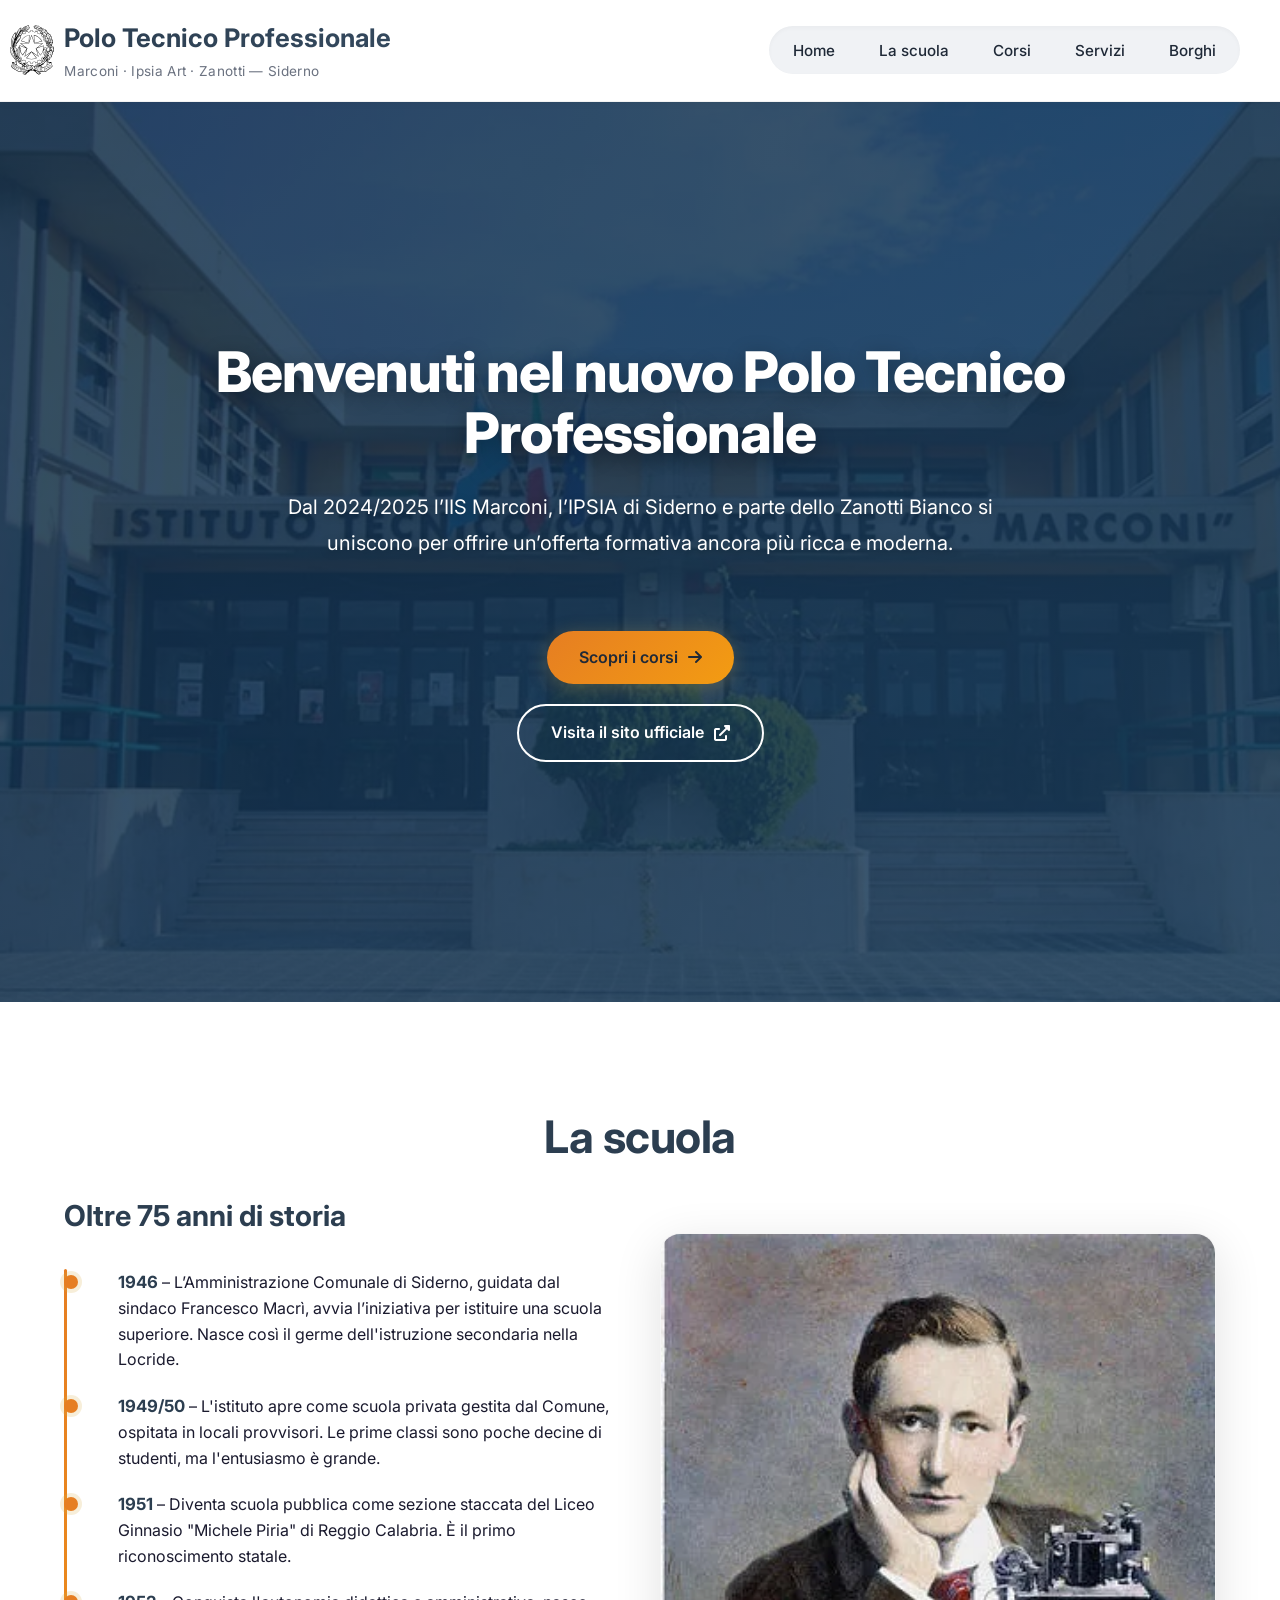
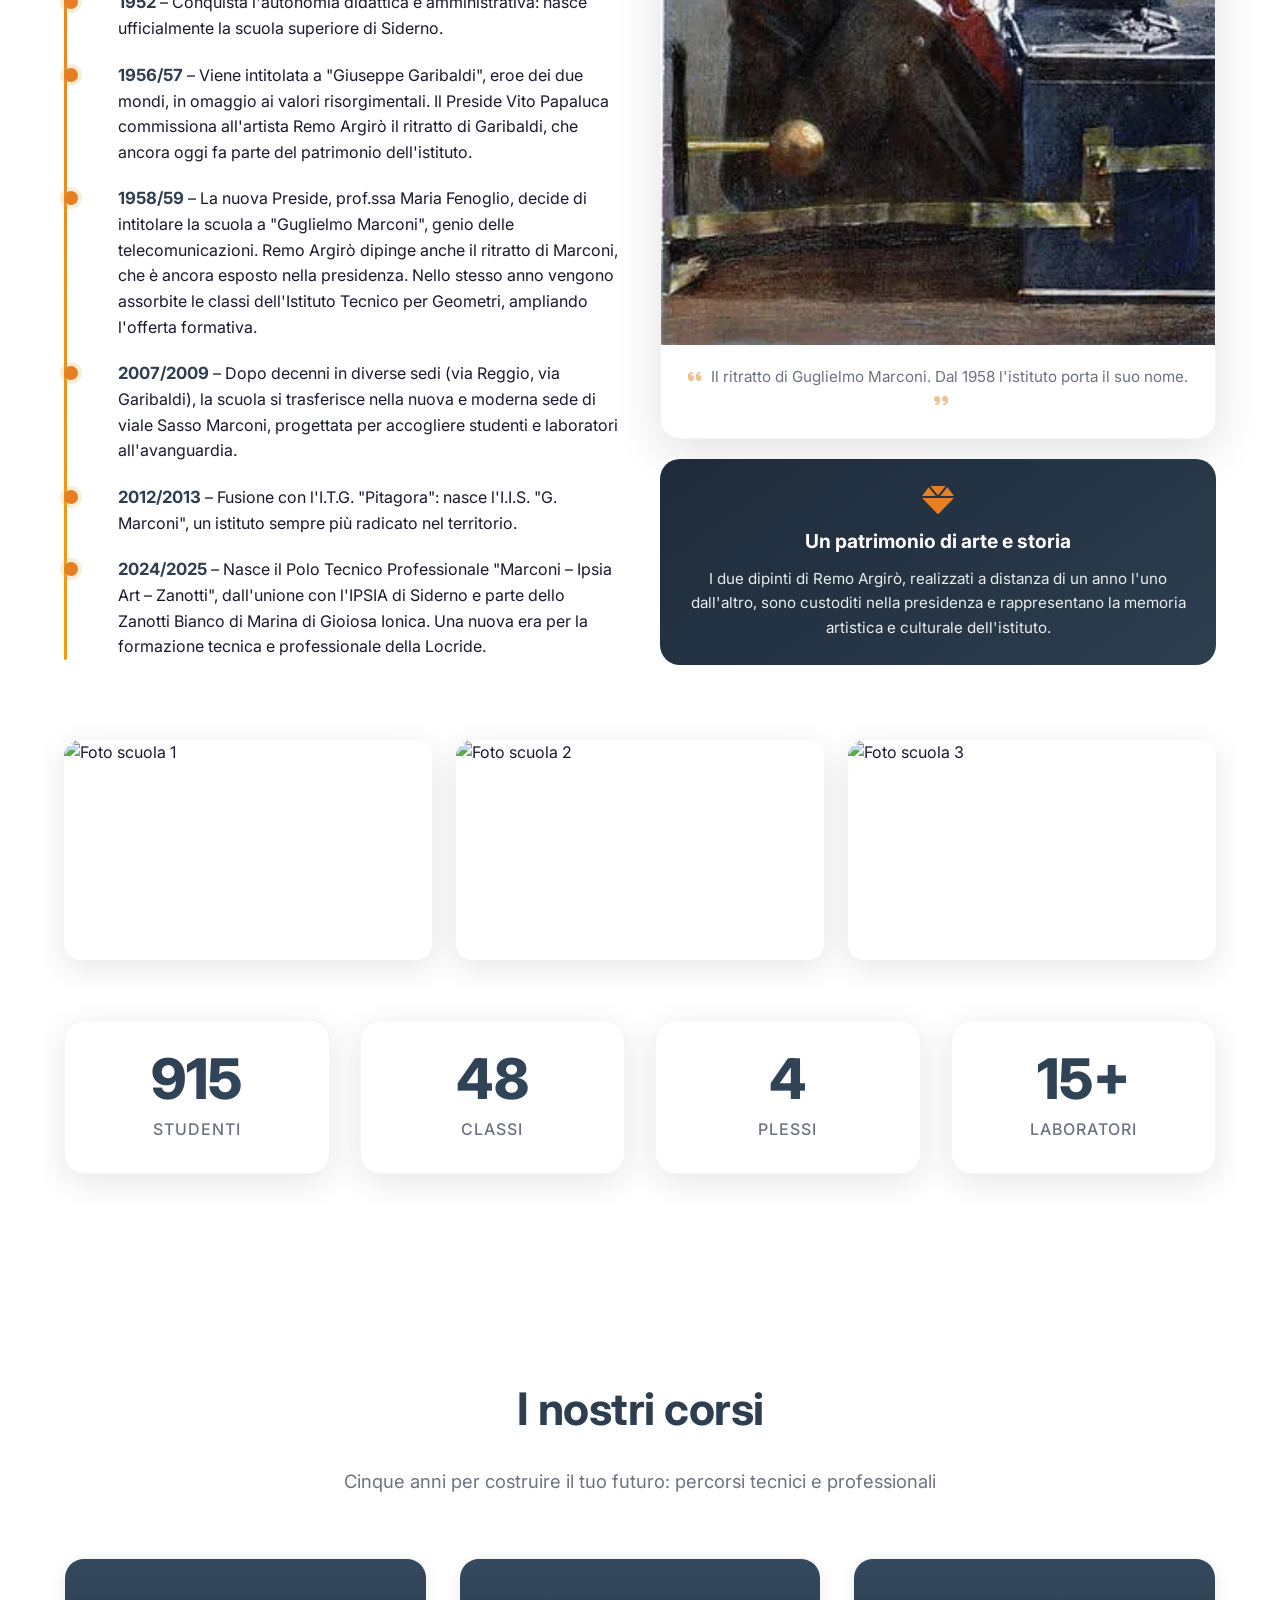
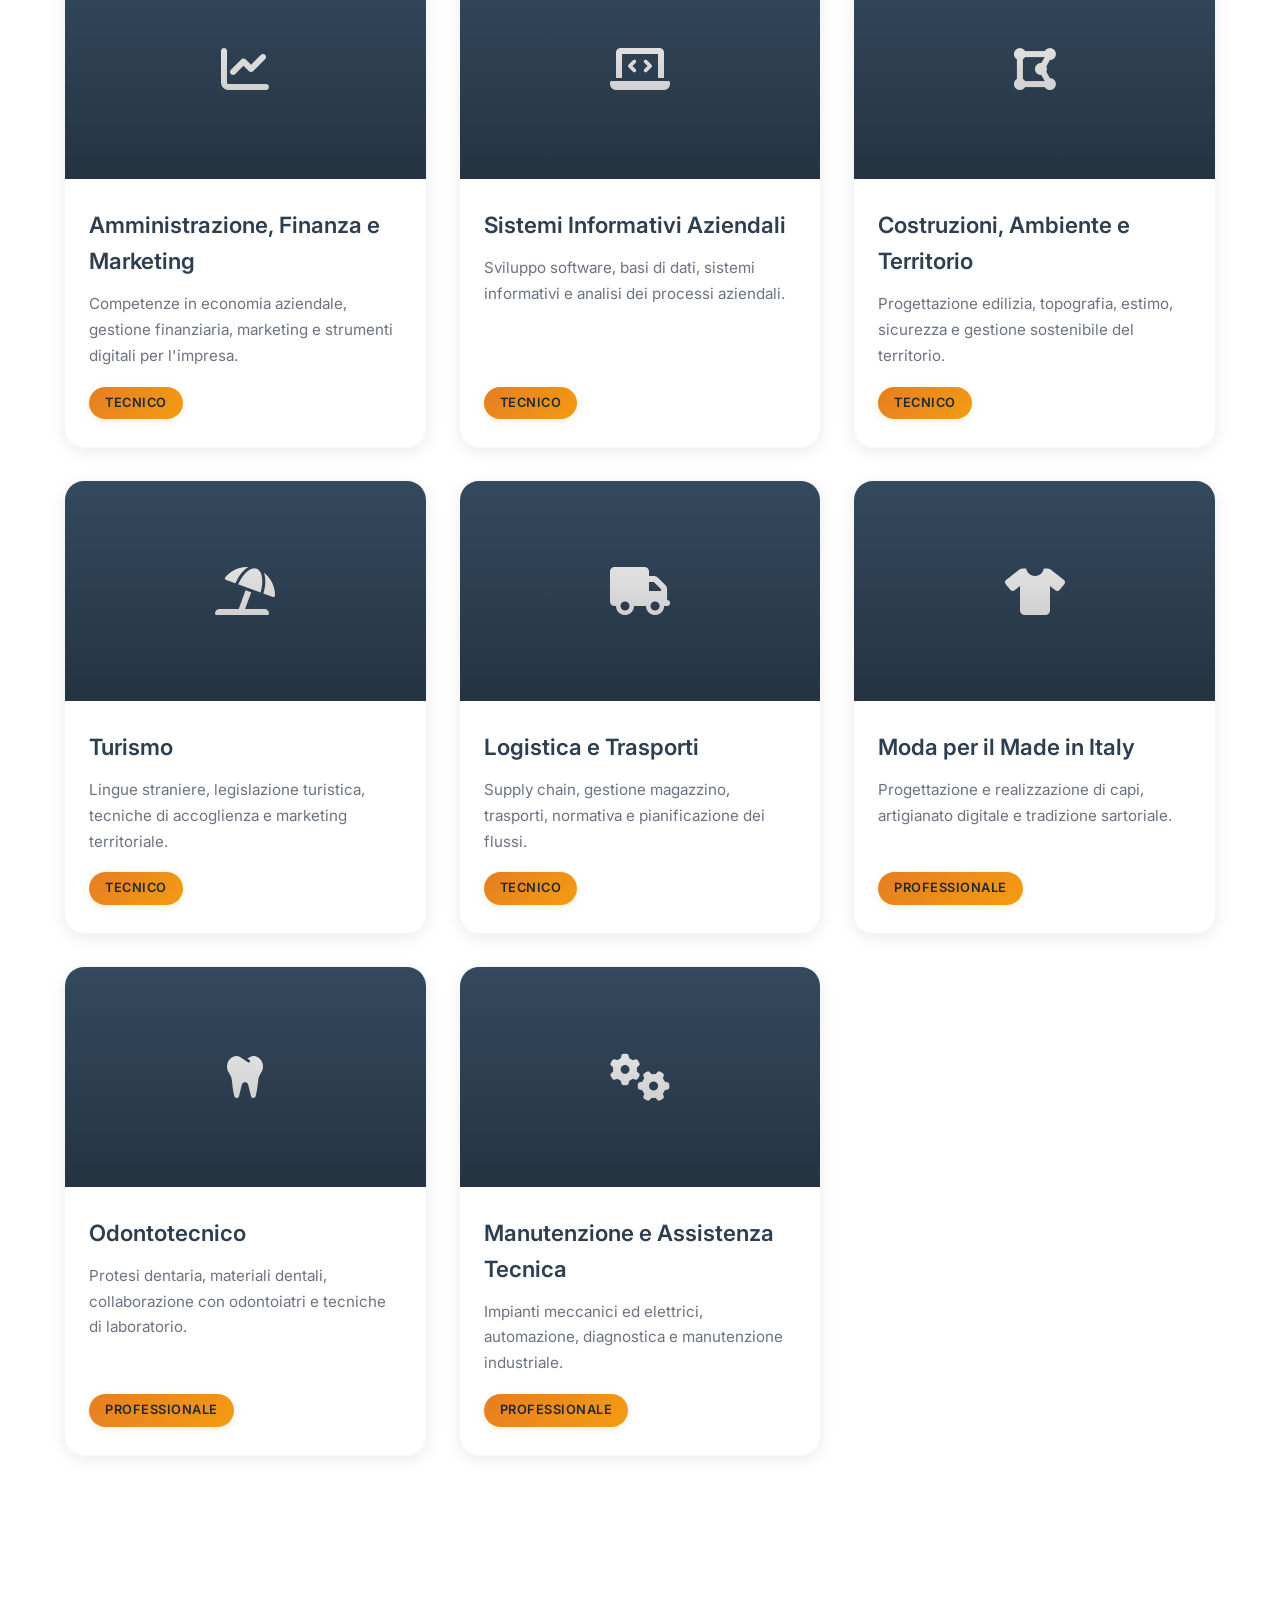
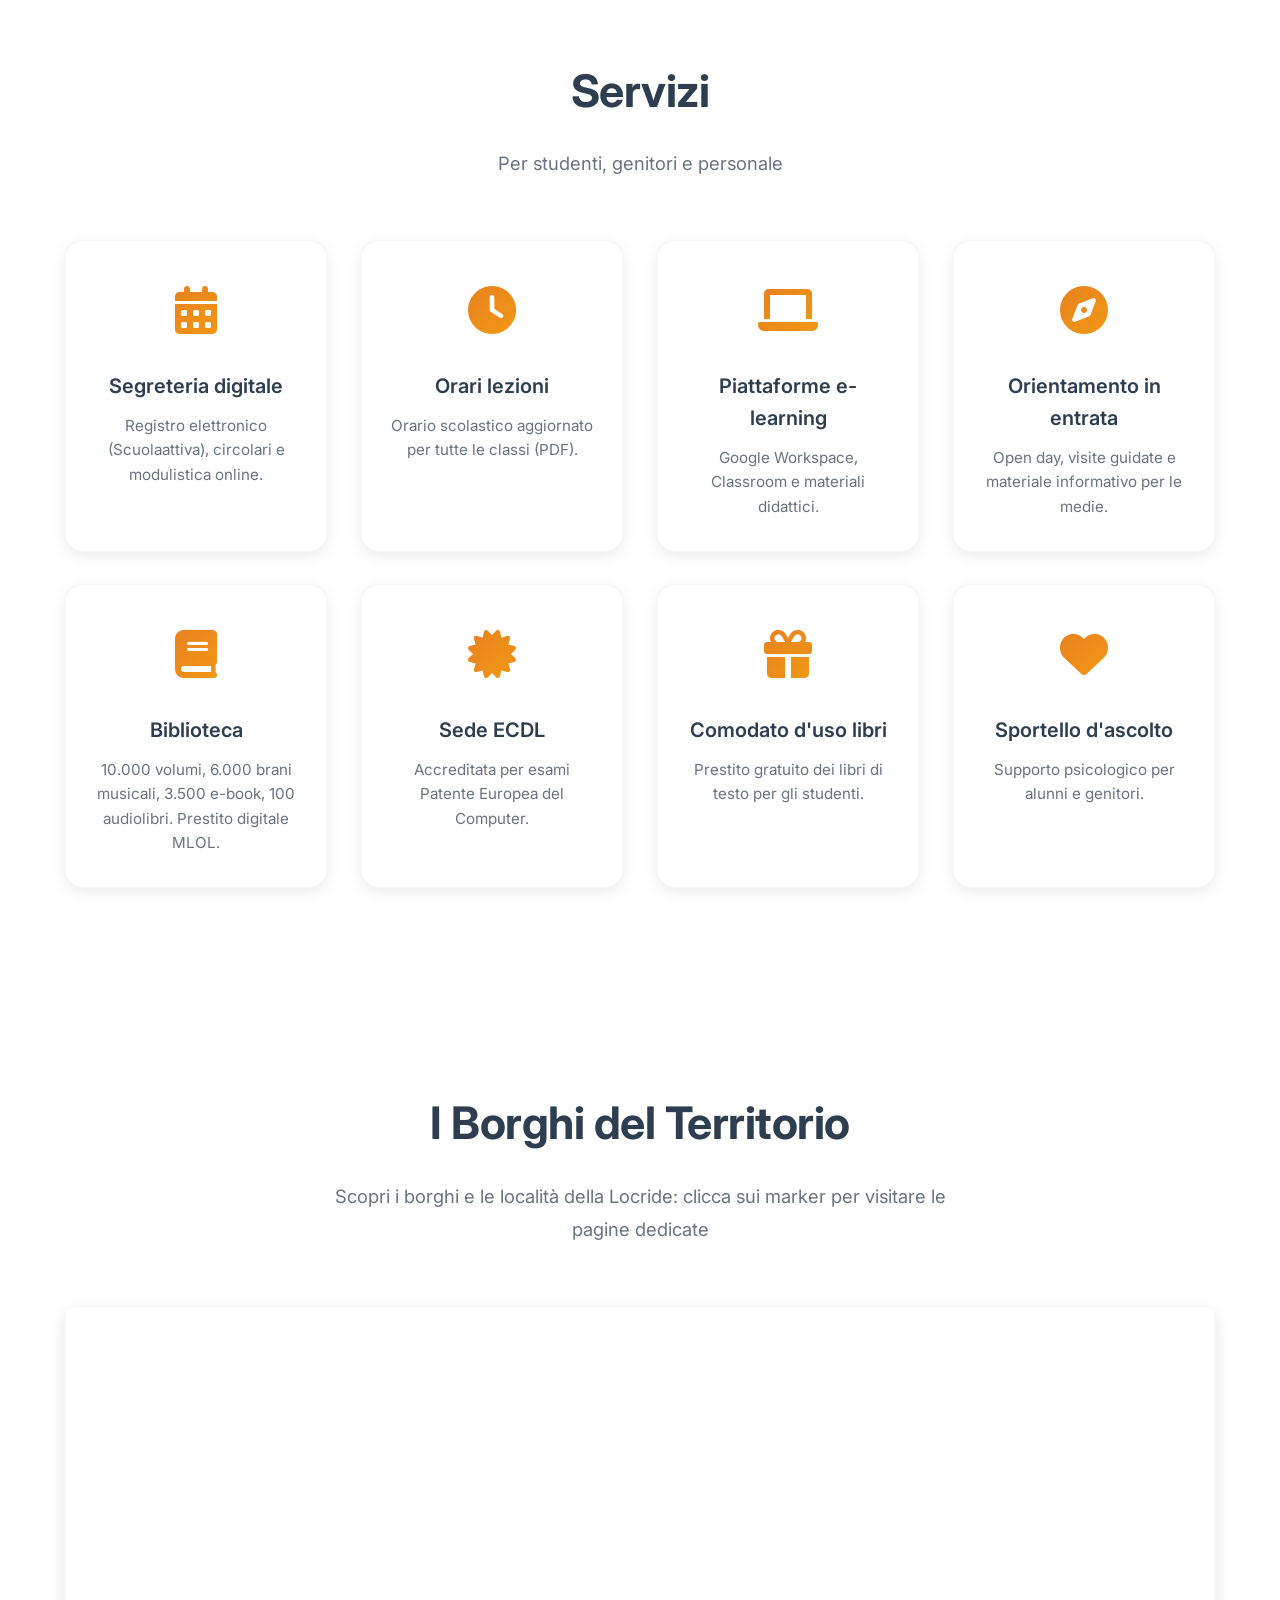
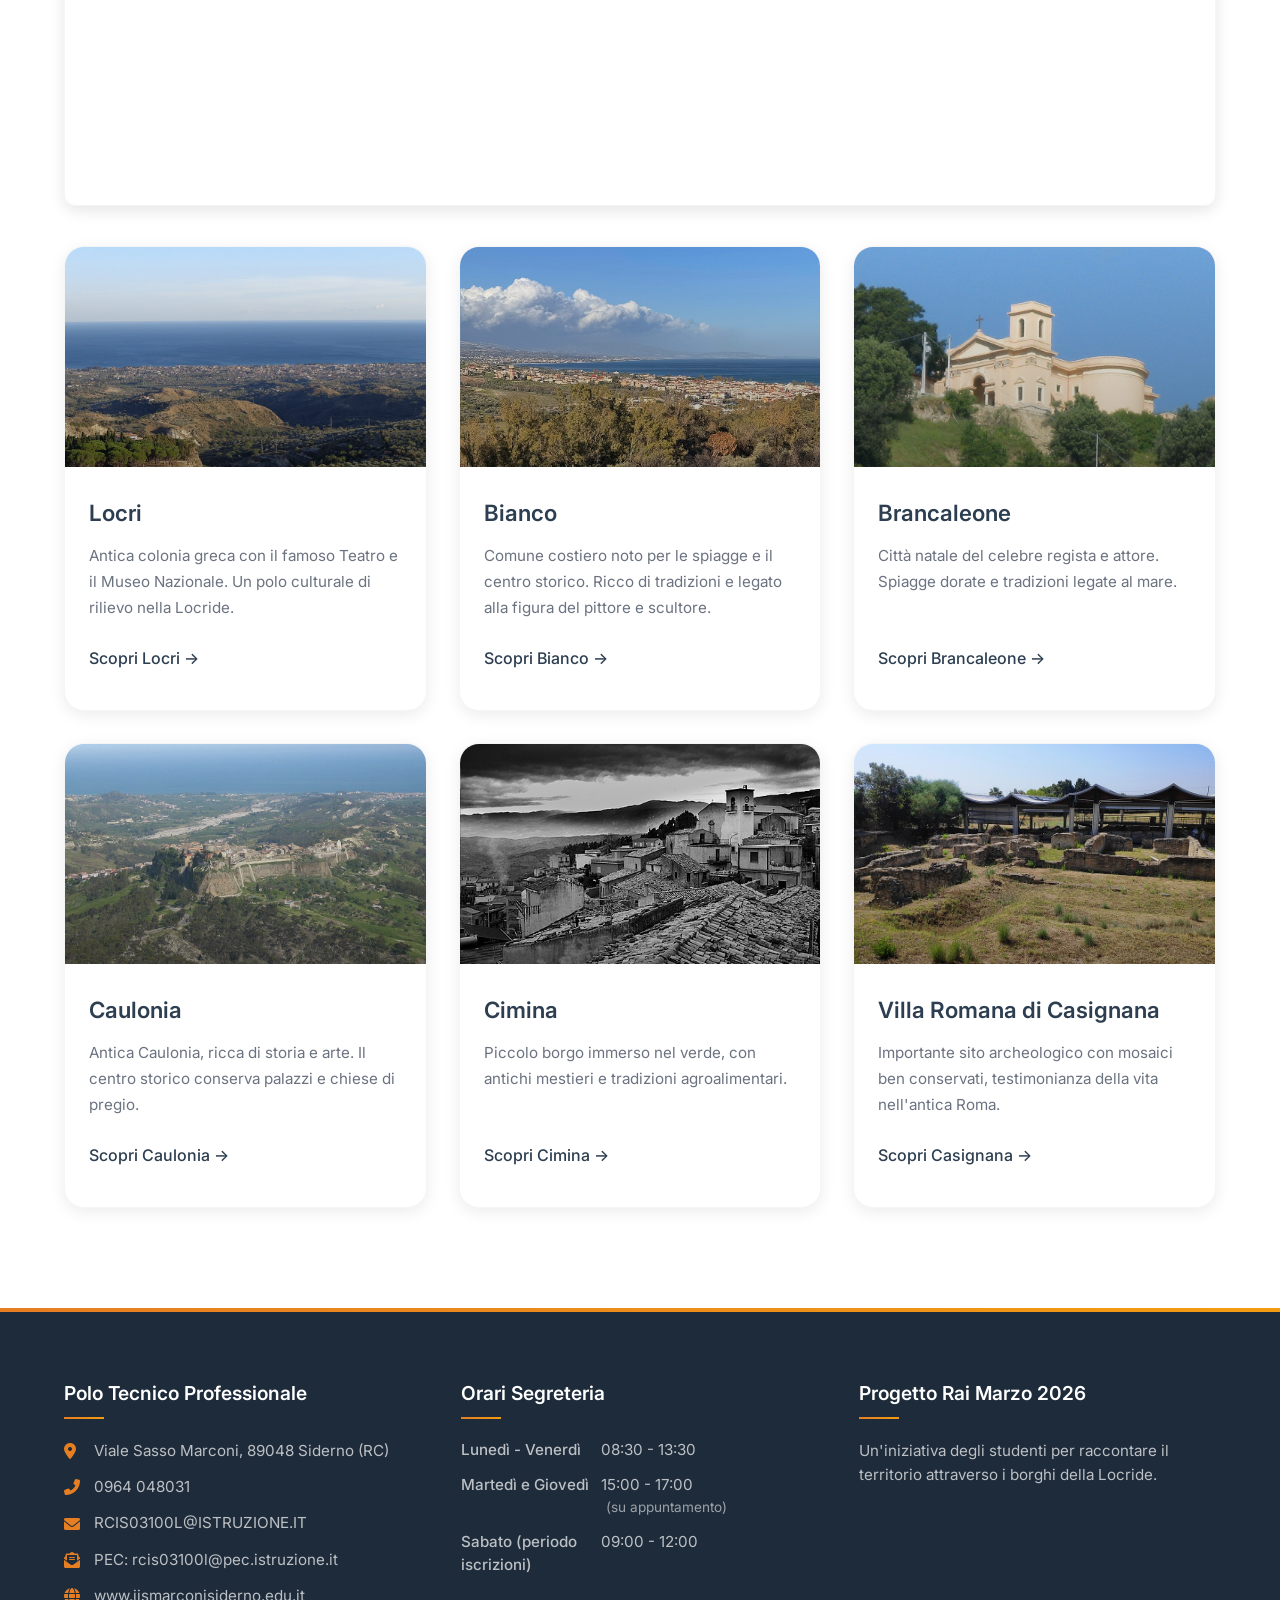
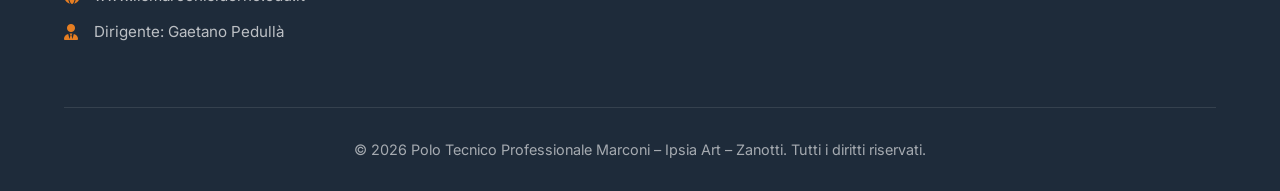
==== index.html @ 1ca800da "Riorganizzazione Cartelle per Deploy GitHub Pages" ====
<!doctype html>
<html lang="it">

<head>
  <meta charset="UTF-8" />
  <meta name="viewport" content="width=device-width, initial-scale=1.0" />
  <title>Polo Tecnico Professionale Marconi - Ipsia Art - Zanotti</title>
  <link rel="icon" type="image/webp" href="images/logo-flavicon.webp" />
  <!-- Google Fonts e Font Awesome -->
  <link rel="preconnect" href="https://fonts.googleapis.com" />
  <link rel="preconnect" href="https://fonts.gstatic.com" crossorigin />
  <link
    href="https://fonts.googleapis.com/css2?family=Inter:opsz,wght@14..32,400;14..32,500;14..32,600;14..32,700&display=swap"
    rel="stylesheet" />
  <link rel="stylesheet" href="style.css" />
  <link rel="stylesheet" href="https://cdnjs.cloudflare.com/ajax/libs/font-awesome/6.0.0-beta3/css/all.min.css" />
  <!-- Leaflet CSS per la mappa -->
  <link rel="stylesheet" href="https://unpkg.com/leaflet@1.9.4/dist/leaflet.css" />
</head>

<body>
  <header>
    <div class="container header-content">
      <div class="logo" style="
            display: flex;
            align-items: center;
            gap: 10px;
            margin-left: -30px;
          ">
        <img src="images/logo.svg" alt="Logo Repubblica Italiana" style="height: 50px; width: auto" />
        <div>
          <h1>Polo Tecnico Professionale</h1>
          <span>Marconi · Ipsia Art · Zanotti — Siderno</span>
        </div>
      </div>
      <div class="hamburger" id="hamburger"><i class="fas fa-bars"></i></div>
      <ul class="nav-menu" id="nav-menu">
        <li><a href="#home">Home</a></li>
        <li><a href="#scuola">La scuola</a></li>
        <li><a href="#corsi">Corsi</a></li>
        <li><a href="#servizi">Servizi</a></li>
        <li><a href="#borghi">Borghi</a></li>
      </ul>
    </div>
  </header>

  <main>
    <!-- HOME / HERO (SLIDESHOW) -->
    <section id="home" class="hero">
      <!-- Due layer per le immagini (si alternano con fade) -->
      <div class="hero-slideshow-layer" id="heroLayer1"></div>
      <div class="hero-slideshow-layer" id="heroLayer2"></div>
      <!-- Gradiente di sovrapposizione -->
      <div class="hero-overlay"></div>
      <!-- Contenuto testuale -->
      <div class="container hero-content">
        <h2>Benvenuti nel nuovo Polo Tecnico Professionale</h2>
        <p>
          Dal 2024/2025 l’IIS Marconi, l’IPSIA di Siderno e parte dello
          Zanotti Bianco si uniscono per offrire un’offerta formativa ancora
          più ricca e moderna.
        </p>
        <div class="hero-buttons">
          <a href="#corsi" class="btn">Scopri i corsi <i class="fas fa-arrow-right"></i></a>
          <a href="https://www.iismarconisiderno.edu.it" target="_blank" class="btn btn-white">Visita il sito ufficiale
            <i class="fas fa-external-link-alt"></i></a>
        </div>
      </div>
    </section>

    <!-- LA SCUOLA: storia, numeri, spazi -->
    <section id="scuola">
      <div class="container">
        <h2 class="section-title">La scuola</h2>
        <div style="
              display: grid;
              grid-template-columns: 1fr 1fr;
              gap: 40px;
              align-items: start;
            ">
          <!-- Colonna sinistra: timeline arricchita -->
          <div>
            <h3 style="
                  color: var(--primary);
                  font-size: 1.8rem;
                  margin-bottom: 20px;
                ">
              Oltre 75 anni di storia
            </h3>
            <ul class="timeline">
              <li>
                <strong>1946</strong> – L’Amministrazione Comunale di Siderno,
                guidata dal sindaco Francesco Macrì, avvia l’iniziativa per
                istituire una scuola superiore. Nasce così il germe
                dell'istruzione secondaria nella Locride.
              </li>
              <li>
                <strong>1949/50</strong> – L'istituto apre come scuola privata
                gestita dal Comune, ospitata in locali provvisori. Le prime
                classi sono poche decine di studenti, ma l'entusiasmo è
                grande.
              </li>
              <li>
                <strong>1951</strong> – Diventa scuola pubblica come sezione
                staccata del Liceo Ginnasio "Michele Piria" di Reggio
                Calabria. È il primo riconoscimento statale.
              </li>
              <li>
                <strong>1952</strong> – Conquista l'autonomia didattica e
                amministrativa: nasce ufficialmente la scuola superiore di
                Siderno.
              </li>
              <li>
                <strong>1956/57</strong> – Viene intitolata a "Giuseppe
                Garibaldi", eroe dei due mondi, in omaggio ai valori
                risorgimentali. Il Preside Vito Papaluca commissiona
                all'artista Remo Argirò il ritratto di Garibaldi, che ancora
                oggi fa parte del patrimonio dell'istituto.
              </li>
              <li>
                <strong>1958/59</strong> – La nuova Preside, prof.ssa Maria
                Fenoglio, decide di intitolare la scuola a "Guglielmo
                Marconi", genio delle telecomunicazioni. Remo Argirò dipinge
                anche il ritratto di Marconi, che è ancora esposto nella
                presidenza. Nello stesso anno vengono assorbite le classi
                dell'Istituto Tecnico per Geometri, ampliando l'offerta
                formativa.
              </li>
              <li>
                <strong>2007/2009</strong> – Dopo decenni in diverse sedi (via
                Reggio, via Garibaldi), la scuola si trasferisce nella nuova e
                moderna sede di viale Sasso Marconi, progettata per accogliere
                studenti e laboratori all'avanguardia.
              </li>
              <li>
                <strong>2012/2013</strong> – Fusione con l'I.T.G. "Pitagora":
                nasce l'I.I.S. "G. Marconi", un istituto sempre più radicato
                nel territorio.
              </li>
              <li>
                <strong>2024/2025</strong> – Nasce il Polo Tecnico
                Professionale "Marconi – Ipsia Art – Zanotti", dall'unione con
                l'IPSIA di Siderno e parte dello Zanotti Bianco di Marina di
                Gioiosa Ionica. Una nuova era per la formazione tecnica e
                professionale della Locride.
              </li>
            </ul>
          </div>
          <!-- Colonna destra: foto + box informativo -->
          <div style="display: flex; flex-direction: column; gap: 20px">
            <!-- Ritratto di Marconi con margine superiore per spostarlo in basso -->
            <div style="
                  background: var(--white);
                  border-radius: 20px;
                  overflow: hidden;
                  box-shadow: var(--shadow-lg);
                  border: 1px solid rgba(0, 0, 0, 0.04);
                  margin-top: 40px;
                ">
              <img src="images/guglielmomarconi.webp" alt="Guglielmo Marconi"
                style="width: 100%; height: auto; display: block" />
              <div style="
                    padding: 20px;
                    background: var(--white);
                    text-align: center;
                  ">
                <p style="
                      color: var(--text-light);
                      font-size: 0.95rem;
                      margin-bottom: 5px;
                    ">
                  <i class="fas fa-quote-left" style="
                        color: var(--accent);
                        opacity: 0.5;
                        margin-right: 5px;
                      "></i>
                  Il ritratto di Guglielmo Marconi. Dal 1958 l'istituto porta
                  il suo nome.
                  <i class="fas fa-quote-right" style="
                        color: var(--accent);
                        opacity: 0.5;
                        margin-left: 5px;
                      "></i>
                </p>
              </div>
            </div>
            <!-- Breve box informativo -->
            <div style="
                  background: linear-gradient(
                    145deg,
                    var(--primary-dark),
                    var(--primary)
                  );
                  border-radius: 20px;
                  padding: 25px;
                  color: white;
                  text-align: center;
                ">
              <i class="fas fa-gem" style="
                    font-size: 2rem;
                    color: var(--accent);
                    margin-bottom: 10px;
                  "></i>
              <h4 style="font-size: 1.2rem; margin-bottom: 10px">
                Un patrimonio di arte e storia
              </h4>
              <p style="opacity: 0.9; font-size: 0.95rem">
                I due dipinti di Remo Argirò, realizzati a distanza di un anno
                l'uno dall'altro, sono custoditi nella presidenza e
                rappresentano la memoria artistica e culturale dell'istituto.
              </p>
            </div>
          </div>
        </div>

        <!-- Galleria foto (sostituire con le vostre) -->
        <div class="gallery">
          <div class="gallery-item">
            <img src="https://picsum.photos/400/300?random=10" alt="Foto scuola 1" />
          </div>
          <div class="gallery-item">
            <img src="https://picsum.photos/400/300?random=11" alt="Foto scuola 2" />
          </div>
          <div class="gallery-item">
            <img src="https://picsum.photos/400/300?random=12" alt="Foto scuola 3" />
          </div>
        </div>

        <!-- Numeri aggiornati -->
        <div class="stats-grid">
          <div class="stat-item">
            <div class="stat-number">915</div>
            <div class="stat-label">Studenti</div>
          </div>
          <div class="stat-item">
            <div class="stat-number">48</div>
            <div class="stat-label">Classi</div>
          </div>
          <div class="stat-item">
            <div class="stat-number">4</div>
            <div class="stat-label">Plessi</div>
          </div>
          <div class="stat-item">
            <div class="stat-number">15+</div>
            <div class="stat-label">Laboratori</div>
          </div>
        </div>
      </div>
    </section>

    <!-- CORSI DI STUDIO (offerta completa) -->
    <section id="corsi" style="background-color: white">
      <div class="container">
        <h2 class="section-title">I nostri corsi</h2>
        <p class="section-subtitle">
          Cinque anni per costruire il tuo futuro: percorsi tecnici e
          professionali
        </p>
        <div class="card-grid">
          <!-- AFM -->
          <div class="card">
            <div class="card-image" style="
                  background-color: var(--primary-light);
                  display: flex;
                  align-items: center;
                  justify-content: center;
                  color: white;
                  font-size: 3rem;
                ">
              <i class="fas fa-chart-line"></i>
            </div>
            <div class="card-content">
              <h3>Amministrazione, Finanza e Marketing</h3>
              <p>
                Competenze in economia aziendale, gestione finanziaria,
                marketing e strumenti digitali per l'impresa.
              </p>
              <span class="tag">Tecnico</span>
            </div>
          </div>
          <!-- SIA -->
          <div class="card">
            <div class="card-image" style="
                  background-color: var(--primary-light);
                  display: flex;
                  align-items: center;
                  justify-content: center;
                  color: white;
                  font-size: 3rem;
                ">
              <i class="fas fa-laptop-code"></i>
            </div>
            <div class="card-content">
              <h3>Sistemi Informativi Aziendali</h3>
              <p>
                Sviluppo software, basi di dati, sistemi informativi e analisi
                dei processi aziendali.
              </p>
              <span class="tag">Tecnico</span>
            </div>
          </div>
          <!-- CAT -->
          <div class="card">
            <div class="card-image" style="
                  background-color: var(--primary-light);
                  display: flex;
                  align-items: center;
                  justify-content: center;
                  color: white;
                  font-size: 3rem;
                ">
              <i class="fas fa-draw-polygon"></i>
            </div>
            <div class="card-content">
              <h3>Costruzioni, Ambiente e Territorio</h3>
              <p>
                Progettazione edilizia, topografia, estimo, sicurezza e
                gestione sostenibile del territorio.
              </p>
              <span class="tag">Tecnico</span>
            </div>
          </div>
          <!-- Turismo -->
          <div class="card">
            <div class="card-image" style="
                  background-color: var(--primary-light);
                  display: flex;
                  align-items: center;
                  justify-content: center;
                  color: white;
                  font-size: 3rem;
                ">
              <i class="fas fa-umbrella-beach"></i>
            </div>
            <div class="card-content">
              <h3>Turismo</h3>
              <p>
                Lingue straniere, legislazione turistica, tecniche di
                accoglienza e marketing territoriale.
              </p>
              <span class="tag">Tecnico</span>
            </div>
          </div>
          <!-- Logistica -->
          <div class="card">
            <div class="card-image" style="
                  background-color: var(--primary-light);
                  display: flex;
                  align-items: center;
                  justify-content: center;
                  color: white;
                  font-size: 3rem;
                ">
              <i class="fas fa-truck"></i>
            </div>
            <div class="card-content">
              <h3>Logistica e Trasporti</h3>
              <p>
                Supply chain, gestione magazzino, trasporti, normativa e
                pianificazione dei flussi.
              </p>
              <span class="tag">Tecnico</span>
            </div>
          </div>
          <!-- Moda per il Made in Italy -->
          <div class="card">
            <div class="card-image" style="
                  background-color: var(--primary-light);
                  display: flex;
                  align-items: center;
                  justify-content: center;
                  color: white;
                  font-size: 3rem;
                ">
              <i class="fas fa-tshirt"></i>
            </div>
            <div class="card-content">
              <h3>Moda per il Made in Italy</h3>
              <p>
                Progettazione e realizzazione di capi, artigianato digitale e
                tradizione sartoriale.
              </p>
              <span class="tag">Professionale</span>
            </div>
          </div>
          <!-- Odontotecnico -->
          <div class="card">
            <div class="card-image" style="
                  background-color: var(--primary-light);
                  display: flex;
                  align-items: center;
                  justify-content: center;
                  color: white;
                  font-size: 3rem;
                ">
              <i class="fas fa-tooth"></i>
            </div>
            <div class="card-content">
              <h3>Odontotecnico</h3>
              <p>
                Protesi dentaria, materiali dentali, collaborazione con
                odontoiatri e tecniche di laboratorio.
              </p>
              <span class="tag">Professionale</span>
            </div>
          </div>
          <!-- Manutenzione e Assistenza Tecnica -->
          <div class="card">
            <div class="card-image" style="
                  background-color: var(--primary-light);
                  display: flex;
                  align-items: center;
                  justify-content: center;
                  color: white;
                  font-size: 3rem;
                ">
              <i class="fas fa-cogs"></i>
            </div>
            <div class="card-content">
              <h3>Manutenzione e Assistenza Tecnica</h3>
              <p>
                Impianti meccanici ed elettrici, automazione, diagnostica e
                manutenzione industriale.
              </p>
              <span class="tag">Professionale</span>
            </div>
          </div>
        </div>
      </div>
    </section>

    <!-- SERVIZI (ampliati) -->
    <section id="servizi">
      <div class="container">
        <h2 class="section-title">Servizi</h2>
        <p class="section-subtitle">Per studenti, genitori e personale</p>
        <div class="servizi-grid">
          <div class="servizio-item">
            <div class="servizio-icon">
              <i class="fas fa-calendar-alt"></i>
            </div>
            <h3>Segreteria digitale</h3>
            <p>
              Registro elettronico (Scuolaattiva), circolari e modulistica
              online.
            </p>
          </div>
          <div class="servizio-item">
            <div class="servizio-icon"><i class="fas fa-clock"></i></div>
            <h3>Orari lezioni</h3>
            <p>Orario scolastico aggiornato per tutte le classi (PDF).</p>
          </div>
          <div class="servizio-item">
            <div class="servizio-icon"><i class="fas fa-laptop"></i></div>
            <h3>Piattaforme e-learning</h3>
            <p>Google Workspace, Classroom e materiali didattici.</p>
          </div>
          <div class="servizio-item">
            <div class="servizio-icon"><i class="fas fa-compass"></i></div>
            <h3>Orientamento in entrata</h3>
            <p>
              Open day, visite guidate e materiale informativo per le medie.
            </p>
          </div>
          <div class="servizio-item">
            <div class="servizio-icon"><i class="fas fa-book"></i></div>
            <h3>Biblioteca</h3>
            <p>
              10.000 volumi, 6.000 brani musicali, 3.500 e-book, 100
              audiolibri. Prestito digitale MLOL.
            </p>
          </div>
          <div class="servizio-item">
            <div class="servizio-icon">
              <i class="fas fa-certificate"></i>
            </div>
            <h3>Sede ECDL</h3>
            <p>Accreditata per esami Patente Europea del Computer.</p>
          </div>
          <div class="servizio-item">
            <div class="servizio-icon"><i class="fas fa-gift"></i></div>
            <h3>Comodato d'uso libri</h3>
            <p>Prestito gratuito dei libri di testo per gli studenti.</p>
          </div>
          <div class="servizio-item">
            <div class="servizio-icon"><i class="fas fa-heart"></i></div>
            <h3>Sportello d'ascolto</h3>
            <p>Supporto psicologico per alunni e genitori.</p>
          </div>
        </div>
      </div>
    </section>

    <!-- SEZIONE BORGHI (mappa interattiva + schede) -->
    <section id="borghi" style="background-color: white">
      <div class="container">
        <h2 class="section-title">I Borghi del Territorio</h2>
        <p class="section-subtitle">
          Scopri i borghi e le località della Locride: clicca sui marker per
          visitare le pagine dedicate
        </p>

        <!-- Contenitore mappa -->
        <div id="map" style="
              height: 500px;
              border-radius: 12px;
              box-shadow: 0 5px 15px rgba(0, 0, 0, 0.1);
              margin-bottom: 40px;
            "></div>

        <!-- Schede descrittive dei borghi (14 card) -->
        <div class="borghi-grid">
          <!-- Siderno -->
          <!-- <div class="borgo-card">
                        <div class="borgo-image" style="background-image: url('https://picsum.photos/400/200?random=30');"></div>
                        <div class="borgo-content">
                            <h3>Siderno</h3>
                            <p>Città costiera, famosa per il lungomare e il centro storico. Sede del nostro istituto, offre bellezze architettoniche e una vivace tradizione culturale.</p>
                            <a href="borghi/siderno.html" class="btn-borgo">Scopri Siderno →</a>
                        </div>
                    </div> -->
          <!-- Locri -->
          <div class="borgo-card">
            <div class="borgo-image" style="
                  background-image: url('images/locri/locri.jpg');
                "></div>
            <div class="borgo-content">
              <h3>Locri</h3>
              <p>
                Antica colonia greca con il famoso Teatro e il Museo
                Nazionale. Un polo culturale di rilievo nella Locride.
              </p>
              <a href="borghi/locri.html" class="btn-borgo">Scopri Locri →</a>
            </div>
          </div>
          <!-- Gioiosa Ionica -->
          <!-- <div class="borgo-card">
                        <div class="borgo-image" style="background-image: url('https://picsum.photos/400/200?random=32');"></div>
                        <div class="borgo-content">
                            <h3>Gioiosa Ionica</h3>
                            <p>Paese collinare con centro storico medievale e castello. Noto per le tradizioni e la posizione panoramica sullo Ionio.</p>
                            <a href="borghi/gioiosa.html" class="btn-borgo">Scopri Gioiosa →</a>
                        </div>
                    </div> -->
          <!-- Bianco -->
          <div class="borgo-card">
            <div class="borgo-image" style="
                  background-image: url('images/bianco/bianco.jpg');
                "></div>
            <div class="borgo-content">
              <h3>Bianco</h3>
              <p>
                Comune costiero noto per le spiagge e il centro storico. Ricco
                di tradizioni e legato alla figura del pittore e scultore.
              </p>
              <a href="borghi/bianco.html" class="btn-borgo">Scopri Bianco →</a>
            </div>
          </div>
          <!-- Stilo -->
          <!-- <div class="borgo-card">
                        <div class="borgo-image" style="background-image: url('https://picsum.photos/400/200?random=34');"></div>
                        <div class="borgo-content">
                            <h3>Stilo</h3>
                            <p>Famoso per la Cattolica, gioiello dell'architettura bizantina. Borgo medievale tra i più belli d'Italia.</p>
                            <a href="borghi/stilo.html" class="btn-borgo">Scopri Stilo →</a>
                        </div>
                    </div> -->
          <!-- Brancaleone -->
          <div class="borgo-card">
            <div class="borgo-image" style="background-image: url('images/brancaleone/brancaleone.jpg');"></div>
            <div class="borgo-content">
              <h3>Brancaleone</h3>
              <p>
                Città natale del celebre regista e attore. Spiagge dorate e
                tradizioni legate al mare.
              </p>
              <a href="borghi/brancaleone.html" class="btn-borgo">Scopri Brancaleone →</a>
            </div>
          </div>
          <!-- Caulonia -->
          <div class="borgo-card">
            <div class="borgo-image" style="
                  background-image: url('images/caulonia/caulonia.jpg');
                "></div>
            <div class="borgo-content">
              <h3>Caulonia</h3>
              <p>
                Antica Caulonia, ricca di storia e arte. Il centro storico
                conserva palazzi e chiese di pregio.
              </p>
              <a href="borghi/caulonia.html" class="btn-borgo">Scopri Caulonia →</a>
            </div>
          </div>
          <!-- Cimina -->
          <div class="borgo-card">
            <div class="borgo-image" style="
                  background-image: url('images/cimina/cimina.jpg');
                "></div>
            <div class="borgo-content">
              <h3>Cimina</h3>
              <p>
                Piccolo borgo immerso nel verde, con antichi mestieri e
                tradizioni agroalimentari.
              </p>
              <a href="borghi/cimina.html" class="btn-borgo">Scopri Cimina →</a>
            </div>
          </div>
          <!-- Villa romana di Casignana -->
          <div class="borgo-card">
            <div class="borgo-image" style="
                  background-image: url('images/casignana/casignana.jpg');
                "></div>
            <div class="borgo-content">
              <h3>Villa Romana di Casignana</h3>
              <p>
                Importante sito archeologico con mosaici ben conservati,
                testimonianza della vita nell'antica Roma.
              </p>
              <a href="borghi/casignana.html" class="btn-borgo">Scopri Casignana →</a>
            </div>
          </div>
          <!-- Riace -->
          <!-- <div class="borgo-card">
                        <div class="borgo-image" style="background-image: url('https://picsum.photos/400/200?random=39');"></div>
                        <div class="borgo-content">
                            <h3>Riace</h3>
                            <p>Famoso in tutto il mondo per i Bronzi di Riace. Borgo ricco di storia e tradizioni.</p>
                            <a href="borghi/riace.html" class="btn-borgo">Scopri Riace →</a>
                        </div>
                    </div> -->
          <!-- Roccella -->
          <!-- <div class="borgo-card">
                        <div class="borgo-image" style="background-image: url('https://picsum.photos/400/200?random=40');"></div>
                        <div class="borgo-content">
                            <h3>Roccella Ionica</h3>
                            <p>Centro marinaro con un castello e un lungomare vivace. Nota per la produzione di cedro.</p>
                            <a href="borghi/roccella.html" class="btn-borgo">Scopri Roccella →</a>
                        </div>
                    </div> -->
          <!-- Samo -->
          <!-- <div class="borgo-card">
                        <div class="borgo-image" style="background-image: url('https://picsum.photos/400/200?random=41');"></div>
                        <div class="borgo-content">
                            <h3>Samo</h3>
                            <p>Piccolo comune collinare, immerso nella natura, con tradizioni agricole e punti panoramici.</p>
                            <a href="borghi/samo.html" class="btn-borgo">Scopri Samo →</a>
                        </div>
                    </div> -->
          <!-- San Luca -->
          <!-- <div class="borgo-card">
                        <div class="borgo-image" style="background-image: url('https://picsum.photos/400/200?random=42');"></div>
                        <div class="borgo-content">
                            <h3>San Luca</h3>
                            <p>Centro dell'Aspromonte, famoso per il Santuario della Madonna di Polsi. Ricco di natura e spiritualità.</p>
                            <a href="borghi/sanluca.html" class="btn-borgo">Scopri San Luca →</a>
                        </div>
                    </div> -->
          <!-- Valle delle Grandi Pietre (Pietra Cappa) -->
          <!-- <div class="borgo-card">
                        <div class="borgo-image" style="background-image: url('https://picsum.photos/400/200?random=43');"></div>
                        <div class="borgo-content">
                            <h3>Valle delle Grandi Pietre</h3>
                            <p>Pietra Cappa è il più grande monolite d'Europa, meta di escursioni e trekking tra natura e storia.</p>
                            <a href="borghi/valle-grandi-pietre.html" class="btn-borgo">Scopri la Valle →</a>
                        </div>
                    </div> -->
        </div>
      </div>
    </section>
  </main>
  <!-- FOOTER AGGIORNATO (3 colonne) -->
  <footer>
    <div class="container">
      <div class="footer-grid">
        <!-- Colonna 1: Scuola e contatti -->
        <div class="footer-col">
          <h4>Polo Tecnico Professionale</h4>
          <p>
            <i class="fas fa-map-marker-alt"></i> Viale Sasso Marconi, 89048
            Siderno (RC)
          </p>
          <p><i class="fas fa-phone-alt"></i> 0964 048031</p>
          <p><i class="fas fa-envelope"></i> RCIS03100L@ISTRUZIONE.IT</p>
          <p>
            <i class="fas fa-envelope-open-text"></i> PEC:
            rcis03100l@pec.istruzione.it
          </p>
          <p><i class="fas fa-globe"></i> www.iismarconisiderno.edu.it</p>
          <p><i class="fas fa-user-tie"></i> Dirigente: Gaetano Pedullà</p>
        </div>

        <!-- Colonna 2: Orari segreteria (ordinari) -->
        <div class="footer-col">
          <h4>Orari Segreteria</h4>
          <div class="orario-row">
            <span class="giorni">Lunedì - Venerdì</span>
            <span class="orari">08:30 - 13:30</span>
          </div>
          <div class="orario-row">
            <span class="giorni">Martedì e Giovedì</span>
            <span class="orari">15:00 - 17:00 <span class="nota">(su appuntamento)</span></span>
          </div>
          <div class="orario-row">
            <span class="giorni">Sabato (periodo iscrizioni)</span>
            <span class="orari">09:00 - 12:00</span>
          </div>
        </div>

        <!-- Colonna 3: Progetto Rai Marzo 2026 -->
        <div class="footer-col">
          <h4>Progetto Rai Marzo 2026</h4>
          <p style="margin-bottom: 15px">
            Un'iniziativa degli studenti per raccontare il territorio
            attraverso i borghi della Locride.
          </p>
        </div>
      </div>
      <div class="copyright">
        &copy; 2026 Polo Tecnico Professionale Marconi – Ipsia Art – Zanotti.
        Tutti i diritti riservati.
      </div>
    </div>
  </footer>

  <!-- Leaflet JS -->
  <script src="https://unpkg.com/leaflet@1.9.4/dist/leaflet.js"></script>
  <script>
    // Menu mobile toggle
    const hamburger = document.getElementById("hamburger");
    const navMenu = document.getElementById("nav-menu");

    hamburger.addEventListener("click", () => {
      navMenu.classList.toggle("active");
    });

    document.querySelectorAll(".nav-menu a").forEach((link) => {
      link.addEventListener("click", () => {
        navMenu.classList.remove("active");
      });
    });

    // Header scroll effect
    window.addEventListener("scroll", () => {
      const header = document.querySelector("header");
      if (window.scrollY > 50) {
        header.classList.add("scrolled");
      } else {
        header.classList.remove("scrolled");
      }
    });

    // ============================================
    // SLIDESHOW HERO (fade, 5 secondi)
    // ============================================
    const layer1 = document.getElementById("heroLayer1");
    const layer2 = document.getElementById("heroLayer2");

    // Array con i percorsi delle immagini (nella cartella images/)
    const images = [
      'url("images/sede-marconi.webp")',
      'url("images/sede-ipsia-siderno.webp")',
      'url("images/sede-ipsia-locri.webp")',
    ];

    let currentIndex = 0;
    let activeLayer = layer1; // layer attualmente visibile
    let nextLayer = layer2; // layer che diventerà visibile

    // Imposta la prima immagine su entrambi i layer
    layer1.style.backgroundImage = images[0];
    layer2.style.backgroundImage = images[1];
    layer1.classList.add("active"); // mostra il primo layer

    function changeImageWithFade() {
      // Prepara il prossimo indice
      currentIndex = (currentIndex + 1) % images.length;
      const nextIndex = (currentIndex + 1) % images.length;

      // Imposta l'immagine sul layer che diventerà attivo
      nextLayer.style.backgroundImage = images[currentIndex];

      // Prepara il layer inattivo con l'immagine successiva (per il prossimo ciclo)
      if (activeLayer === layer1) {
        layer2.style.backgroundImage = images[nextIndex];
      } else {
        layer1.style.backgroundImage = images[nextIndex];
      }

      // Scambia i ruoli: attivo diventa inattivo e viceversa
      activeLayer.classList.remove("active");
      nextLayer.classList.add("active");

      // Aggiorna i riferimenti
      [activeLayer, nextLayer] = [nextLayer, activeLayer];
    }

    // Cambia immagine ogni 5 secondi (5000 ms)
    setInterval(changeImageWithFade, 5000);

    // ============================================
    // MAPPA LEAFET
    // ============================================
    var map = L.map("map").setView([38.267, 16.3], 10);

    L.tileLayer("https://{s}.tile.openstreetmap.org/{z}/{x}/{y}.png", {
      attribution:
        '&copy; <a href="https://www.openstreetmap.org/copyright">OpenStreetMap</a>',
    }).addTo(map);

    var redIcon = L.icon({
      iconUrl:
        "https://raw.githubusercontent.com/pointhi/leaflet-color-markers/master/img/marker-icon-red.png",
      shadowUrl:
        "https://cdnjs.cloudflare.com/ajax/libs/leaflet/1.9.4/images/marker-shadow.png",
      iconSize: [25, 41],
      iconAnchor: [12, 41],
      popupAnchor: [1, -34],
      shadowSize: [41, 41],
    });

    var borghi = [
      //{ nome: "Siderno", lat: 38.267, lng: 16.3, link: "borghi/siderno.html" },
      { nome: "Locri", lat: 38.233, lng: 16.267, link: "borghi/locri.html" },
      //{ nome: "Gioiosa Ionica", lat: 38.333, lng: 16.317, link: "borghi/gioiosa.html" },
      {
        nome: "Bianco",
        lat: 38.092,
        lng: 16.153,
        link: "borghi/bianco.html",
      },
      // { nome: "Stilo", lat: 38.476, lng: 16.468, link: "borghi/stilo.html" },
      {
        nome: "Brancaleone",
        lat: 38.0,
        lng: 16.1,
        link: "borghi/brancaleone.html",
      },
      {
        nome: "Caulonia",
        lat: 38.383,
        lng: 16.4,
        link: "borghi/caulonia.html",
      },
      {
        nome: "Cimina",
        lat: 38.266,
        lng: 16.083,
        link: "borghi/cimina.html",
      },
      {
        nome: "Casignana (Villa Romana)",
        lat: 38.116,
        lng: 16.083,
        link: "borghi/casignana.html",
      },
      // { nome: "Riace", lat: 38.417, lng: 16.483, link: "borghi/riace.html" },
      // { nome: "Roccella Ionica", lat: 38.317, lng: 16.4, link: "borghi/roccella.html" },
      // { nome: "Samo", lat: 38.067, lng: 16.067, link: "borghi/samo.html" },
      // { nome: "San Luca", lat: 38.15, lng: 16.0, link: "borghi/sanluca.html" },
      // { nome: "Valle delle Grandi Pietre", lat: 38.217, lng: 16.05, link: "borghi/valle-grandi-pietre.html" }
    ];

    borghi.forEach(function (borgo) {
      var marker = L.marker([borgo.lat, borgo.lng], { icon: redIcon }).addTo(
        map,
      );
      marker.on("click", function () {
        window.location.href = borgo.link;
      });
      marker.bindTooltip(borgo.nome, { permanent: false, direction: "top" });
    });

    // Disabilita il ripristino automatico della posizione di scroll
    if ("scrollRestoration" in history) {
      history.scrollRestoration = "manual";
    }

    // Forza la pagina a partire dall'alto dopo ogni caricamento
    window.addEventListener("load", function () {
      window.scrollTo(0, 0);
    });
  </script>
</body>

</html>
---- style.css ----
/* ============================================
           POLO TECNICO PROFESSIONALE - STYLE.CSS
           Design Elegante e Professionale
           ============================================ */

/* RESET E BASE */
* {
  margin: 0;
  padding: 0;
  box-sizing: border-box;
}

html {
  scroll-behavior: smooth;
}

body {
  font-family: "Inter", sans-serif;
  line-height: 1.6;
  color: #1a1a2e;
  background-color: #fafbfc;
  overflow-x: hidden;
  word-wrap: break-word;
  overflow-wrap: break-word;
}

/* ============================================
           VARIABILI COLORE - PALETTE REFINED
           ============================================ */
:root {
  --primary: #2c3e50;
  --primary-light: #34495e;
  --primary-dark: #1e2b3a;
  --accent: #e67e22;
  --accent-light: #f39c12;
  --accent-dark: #c96e1c;
  --secondary: #5c7c9a;
  --gray-light: #f0f2f5;
  --gray: #9ca3af;
  --text-light: #6b7280;
  --text-dark: #1f2937;
  --white: #ffffff;
  --off-white: #f8f9fa;
  --shadow-sm: 0 2px 8px rgba(0, 0, 0, 0.04);
  --shadow: 0 4px 16px rgba(0, 0, 0, 0.08);
  --shadow-md: 0 8px 32px rgba(0, 0, 0, 0.1);
  --shadow-lg: 0 12px 48px rgba(0, 0, 0, 0.12);
  --shadow-xl: 0 20px 64px rgba(0, 0, 0, 0.16);
  --shadow-hover: 0 24px 72px rgba(0, 0, 0, 0.18);
  --gradient-primary: linear-gradient(
    135deg,
    var(--primary) 0%,
    var(--primary-light) 100%
  );
  --gradient-accent: linear-gradient(
    135deg,
    var(--accent) 0%,
    var(--accent-light) 100%
  );
  --transition: 0.3s ease;
  --transition-slow: 0.5s ease;
}

/* ============================================
           LAYOUT GENERALE
           ============================================ */
.container {
  max-width: 1200px;
  margin: 0 auto;
  padding: 0 24px;
}

/* ============================================
           HEADER E NAVIGAZIONE
           ============================================ */
header {
  background: rgba(255, 255, 255, 0.95);
  backdrop-filter: blur(20px) saturate(180%);
  box-shadow: var(--shadow-sm);
  position: sticky;
  top: 0;
  z-index: 1000;
  transition: all var(--transition);
  border-bottom: 1px solid rgba(0, 0, 0, 0.05);
}

header.scrolled {
  background: rgba(255, 255, 255, 0.98);
  box-shadow: var(--shadow);
}

.header-content {
  display: flex;
  justify-content: space-between;
  align-items: center;
  padding: 18px 0;
  transition: padding var(--transition);
}

header.scrolled .header-content {
  padding: 12px 0;
}

.logo h1 {
  font-size: 1.6rem;
  font-weight: 700;
  background: var(--gradient-primary);
  -webkit-background-clip: text;
  -webkit-text-fill-color: transparent;
  background-clip: text;
  transition: transform var(--transition);
}

.logo h1:hover {
  transform: translateX(5px);
}

.logo span {
  font-size: 0.85rem;
  color: var(--text-light);
  display: block;
  font-weight: 400;
  letter-spacing: 0.3px;
  margin-top: 2px;
}

/* ========== ANIMAZIONI DI INGRESSO ========== */
@keyframes fadeInDown {
  from {
    opacity: 0;
    transform: translateY(-30px);
  }
  to {
    opacity: 1;
    transform: translateY(0);
  }
}

header {
  animation: fadeInDown 0.8s ease-out;
}

.logo h1 {
  animation: fadeInDown 0.8s ease-out 0.1s both;
}

.logo span {
  animation: fadeInDown 0.8s ease-out 0.2s both;
}

.nav-menu li {
  animation: fadeInDown 0.8s ease-out;
  animation-fill-mode: both;
}
.nav-menu li:nth-child(1) {
  animation-delay: 0.1s;
}
.nav-menu li:nth-child(2) {
  animation-delay: 0.2s;
}
.nav-menu li:nth-child(3) {
  animation-delay: 0.3s;
}
.nav-menu li:nth-child(4) {
  animation-delay: 0.4s;
}
.nav-menu li:nth-child(5) {
  animation-delay: 0.5s;
}

.hero-buttons .btn {
  animation: fadeInUp 0.8s ease-out;
  animation-fill-mode: both;
}
.hero-buttons .btn:first-child {
  animation-delay: 0.3s;
}
.hero-buttons .btn:last-child {
  animation-delay: 0.5s;
}

.nav-menu {
  display: flex;
  list-style: none;
  gap: 4px;
  background: var(--gray-light);
  padding: 4px;
  border-radius: 50px;
  box-shadow: inset 0 2px 4px rgba(0, 0, 0, 0.03);
  height: 48px;
  align-items: center;
}

.nav-menu li {
  display: flex;
  height: 100%;
  align-items: center;
}

.nav-menu a {
  text-decoration: none;
  color: var(--text-dark);
  font-weight: 500;
  font-size: 0.95rem;
  padding: 0 20px;
  border-radius: 40px;
  transition: all var(--transition);
  position: relative;
  overflow: hidden;
  display: flex;
  align-items: center;
  justify-content: center;
  height: 36px;
  line-height: 1;
  white-space: nowrap;
}

.nav-menu a::before {
  content: "";
  position: absolute;
  top: 0;
  left: 0;
  width: 100%;
  height: 100%;
  background: var(--gradient-primary);
  opacity: 0;
  transition: opacity var(--transition);
  z-index: -1;
  border-radius: 40px;
}

.nav-menu a:hover::before {
  opacity: 1;
}

.nav-menu a:hover {
  color: var(--white);
  transform: translateY(-1px);
}

.nav-menu a.active {
  background: var(--gradient-primary);
  color: var(--white);
  box-shadow: var(--shadow-sm);
}

.hamburger {
  display: none;
  font-size: 1.5rem;
  cursor: pointer;
  color: var(--primary);
  padding: 8px;
  border-radius: 8px;
  transition: background var(--transition);
}

.hamburger:hover {
  background: var(--gray-light);
}

/* ============================================
           HERO SECTION - SLIDESHOW CON FADE
           ============================================ */
.hero {
  position: relative;
  height: 100vh;
  min-height: 600px;
  color: var(--white);
  overflow: hidden;
}

.hero-slideshow-layer {
  position: absolute;
  top: 0;
  left: 0;
  width: 100%;
  height: 100%;
  background-size: cover;
  background-position: center;
  background-repeat: no-repeat;
  opacity: 0;
  transition: opacity 2s ease-in-out;
  z-index: 1;
}

.hero-slideshow-layer.active {
  opacity: 1;
}

.hero-overlay {
  position: absolute;
  top: 0;
  left: 0;
  width: 100%;
  height: 100%;
  background: linear-gradient(
    135deg,
    rgba(15, 44, 74, 0.85) 0%,
    rgba(26, 61, 92, 0.85) 100%
  );
  z-index: 2;
  pointer-events: none;
}

.hero .container {
  position: relative;
  z-index: 3;
  display: flex;
  flex-direction: column;
  justify-content: center;
  align-items: center;
  height: 100%;
  text-align: center;
}

.hero h2 {
  font-size: 3.5rem;
  font-weight: 800;
  margin-bottom: 24px;
  line-height: 1.1;
  letter-spacing: -1px;
  animation: fadeInUp 0.8s ease-out;
  text-shadow: 0 4px 20px rgba(0, 0, 0, 0.3);
}

.hero p {
  font-size: 1.25rem;
  max-width: 750px;
  margin: 0 auto 40px;
  opacity: 0.95;
  animation: fadeInUp 0.8s ease-out 0.2s both;
  line-height: 1.8;
  text-shadow: 0 2px 8px rgba(0, 0, 0, 0.3);
}

.hero-buttons {
  display: flex;
  flex-direction: column;
  align-items: center;
  gap: 20px;
  margin-top: 30px;
}

.btn {
  display: inline-flex;
  align-items: center;
  gap: 10px;
  background: var(--gradient-accent);
  color: var(--text-dark);
  padding: 14px 32px;
  border-radius: 50px;
  text-decoration: none;
  font-weight: 600;
  font-size: 1rem;
  transition: all var(--transition);
  box-shadow: 0 4px 20px rgba(212, 168, 67, 0.3);
  border: none;
  position: relative;
  overflow: hidden;
}

.btn::before {
  content: "";
  position: absolute;
  top: 0;
  left: -100%;
  width: 100%;
  height: 100%;
  background: linear-gradient(
    90deg,
    transparent,
    rgba(255, 255, 255, 0.3),
    transparent
  );
  transition: left 0.6s;
}

.btn:hover::before {
  left: 100%;
}

.btn:hover {
  transform: translateY(-4px);
  box-shadow: 0 12px 32px rgba(212, 168, 67, 0.4);
}

.btn i {
  transition: transform var(--transition);
}

.btn:hover i {
  transform: translateX(5px);
}

.btn-white {
  background: transparent;
  border: 2px solid var(--white);
  color: var(--white);
  box-shadow: none;
}

.btn-white:hover {
  background: var(--white);
  color: var(--primary);
  border-color: var(--white);
  transform: translateY(-4px);
  box-shadow: 0 12px 32px rgba(255, 255, 255, 0.3);
}

.btn-white i {
  color: inherit;
}

/* ============================================
           ANIMAZIONI
           ============================================ */
@keyframes fadeInUp {
  from {
    opacity: 0;
    transform: translateY(40px);
  }
  to {
    opacity: 1;
    transform: translateY(0);
  }
}

/* ============================================
           SEZIONI GENERALI
           ============================================ */
section {
  padding: 100px 0;
  position: relative;
}

section:nth-child(even) {
  background-color: var(--white);
}

.section-title {
  text-align: center;
  font-size: 2.8rem;
  font-weight: 700;
  color: var(--primary);
  margin-bottom: 20px;
  letter-spacing: -0.5px;
  animation: fadeInUp 0.6s ease-out;
}

.section-subtitle {
  text-align: center;
  color: var(--text-light);
  margin-bottom: 60px;
  font-size: 1.15rem;
  max-width: 650px;
  margin-left: auto;
  margin-right: auto;
  line-height: 1.8;
  animation: fadeInUp 0.6s ease-out 0.1s both;
}

/* ============================================
   CARD GRID (corsi, borghi)
   ============================================ */
.card-grid,
.borghi-grid {
  display: grid;
  grid-template-columns: repeat(auto-fit, minmax(320px, 1fr));
  gap: 32px;
  margin-top: 40px;
}

.card,
.borgo-card {
  background: var(--white);
  border-radius: 20px;
  overflow: hidden;
  box-shadow: var(--shadow);
  transition: all var(--transition-slow);
  border: 1px solid rgba(0, 0, 0, 0.04);
  position: relative;
  height: 100%; /* Tutte le card stessa altezza */
  display: flex;
  flex-direction: column;
}

.card::before,
.borgo-card::before {
  content: "";
  position: absolute;
  top: 0;
  left: 0;
  right: 0;
  height: 4px;
  background: var(--gradient-accent);
  transform: scaleX(0);
  transition: transform var(--transition);
  transform-origin: left;
}

.card:hover,
.borgo-card:hover {
  transform: translateY(-12px);
  box-shadow: var(--shadow-hover);
}

.card:hover::before,
.borgo-card:hover::before {
  transform: scaleX(1);
}

.card-image,
.borgo-image {
  height: 220px;
  background-size: cover;
  background-position: center;
  position: relative;
  overflow: hidden;
}

.card-image::after,
.borgo-image::after {
  content: "";
  position: absolute;
  top: 0;
  left: 0;
  right: 0;
  bottom: 0;
  background: linear-gradient(180deg, transparent 0%, rgba(0, 0, 0, 0.3) 100%);
}

.card-image img,
.borgo-image img {
  width: 100%;
  height: 100%;
  object-fit: cover;
  transition: transform 0.8s;
}

.card:hover .card-image img,
.borgo-card:hover .borgo-image img {
  transform: scale(1.1);
}

.card-content,
.borgo-content {
  padding: 28px 24px;
  display: flex;
  flex-direction: column;
  flex: 1; /* Occupa tutto lo spazio rimanente nella card */
}

.card-content h3,
.borgo-content h3 {
  font-size: 1.4rem;
  margin-bottom: 12px;
  color: var(--primary);
  font-weight: 600;
}

.card-content p,
.borgo-content p {
  color: var(--text-light);
  margin-bottom: 18px;
  line-height: 1.7;
  font-size: 0.95rem;
  flex: 1; /* Spinge il tag verso il basso */
}

.tag {
  display: inline-block;
  background: var(--gradient-accent);
  color: var(--text-dark);
  padding: 6px 16px;
  border-radius: 20px;
  font-size: 0.8rem;
  font-weight: 600;
  text-transform: uppercase;
  letter-spacing: 0.5px;
  box-shadow: 0 2px 8px rgba(212, 168, 67, 0.2);
  align-self: flex-start; /* Allineato a sinistra */
  margin-top: auto; /* Spinto in fondo */
  width: fit-content; /* Larghezza in base al contenuto */
}

.btn-borgo {
  display: inline-flex;
  align-items: center;
  gap: 8px;
  background: transparent;
  color: var(--primary);
  padding: 8px 0;
  border: none;
  font-weight: 500;
  text-decoration: none;
  transition: all var(--transition);
  border-bottom: 2px solid transparent;
}

.btn-borgo:hover {
  color: var(--accent);
  border-bottom-color: var(--accent);
  transform: translateX(5px);
}

.btn-borgo i {
  font-size: 0.9rem;
  transition: transform var(--transition);
}

.btn-borgo:hover i {
  transform: translateX(5px);
}

/* CORSI - icone */
.corsi .card-image {
  background: var(--gradient-primary);
  display: flex;
  align-items: center;
  justify-content: center;
  color: var(--white);
  font-size: 3.5rem;
}
/* GALLERIA SCUOLA */
.gallery {
  display: grid;
  grid-template-columns: repeat(auto-fit, minmax(280px, 1fr));
  gap: 24px;
  margin-top: 50px;
}

.gallery-item {
  border-radius: 16px;
  overflow: hidden;
  height: 220px;
  box-shadow: var(--shadow-md);
  transition: all var(--transition-slow);
  position: relative;
}

.gallery-item img {
  width: 100%;
  height: 100%;
  object-fit: cover;
  transition: transform 0.8s;
}

.gallery-item:hover img {
  transform: scale(1.15);
}

/* SERVIZI */
.servizi-grid {
  display: grid;
  grid-template-columns: repeat(auto-fit, minmax(220px, 1fr));
  gap: 32px;
  margin-top: 40px;
}

.servizio-item {
  text-align: center;
  padding: 32px 24px;
  background: var(--white);
  border-radius: 20px;
  box-shadow: var(--shadow);
  transition: all var(--transition-slow);
  border: 1px solid rgba(0, 0, 0, 0.04);
  position: relative;
  overflow: hidden;
}

.servizio-item::before {
  content: "";
  position: absolute;
  top: 0;
  left: 0;
  right: 0;
  height: 4px;
  background: var(--gradient-primary);
  transform: scaleX(0);
  transition: transform var(--transition);
}

.servizio-item:hover::before {
  transform: scaleX(1);
}

.servizio-item:hover {
  transform: translateY(-8px);
  box-shadow: var(--shadow-hover);
}

.servizio-icon {
  font-size: 3rem;
  color: var(--primary);
  margin-bottom: 20px;
  display: inline-block;
  transition: transform var(--transition);
  background: var(--gradient-accent);
  -webkit-background-clip: text;
  -webkit-text-fill-color: transparent;
  background-clip: text;
}

.servizio-item:hover .servizio-icon {
  transform: scale(1.15) rotate(-5deg);
}

.servizio-item h3 {
  font-size: 1.25rem;
  margin-bottom: 12px;
  color: var(--primary);
  font-weight: 600;
}

.servizio-item p {
  color: var(--text-light);
  font-size: 0.95rem;
  line-height: 1.6;
}

/* TIMELINE */
.timeline {
  margin: 30px 0;
  list-style: none;
  padding: 0;
  position: relative;
  padding-left: 30px;
}

.timeline::before {
  content: "";
  position: absolute;
  left: 0;
  top: 0;
  bottom: 0;
  width: 3px;
  background: var(--gradient-accent);
  border-radius: 2px;
}

.timeline li {
  margin-bottom: 20px;
  padding-left: 24px;
  position: relative;
  animation: fadeInUp 0.5s ease-out;
}

.timeline li::before {
  content: "";
  position: absolute;
  left: -30px;
  top: 6px;
  width: 14px;
  height: 14px;
  background: var(--accent);
  border-radius: 50%;
  box-shadow: 0 0 0 4px rgba(212, 168, 67, 0.2);
  transition: all var(--transition);
}

.timeline li:hover::before {
  transform: scale(1.3);
  box-shadow: 0 0 0 6px rgba(212, 168, 67, 0.3);
}

.timeline strong {
  color: var(--primary);
  font-weight: 700;
  font-size: 1.05rem;
}

/* STATS */
.stats-grid {
  display: flex;
  justify-content: space-around;
  flex-wrap: wrap;
  gap: 30px;
  margin-top: 60px;
  text-align: center;
}

.stat-item {
  flex: 1;
  min-width: 150px;
  padding: 30px 20px;
  background: var(--white);
  border-radius: 20px;
  box-shadow: var(--shadow-md);
  transition: all var(--transition-slow);
  border: 1px solid rgba(0, 0, 0, 0.04);
}

.stat-item:hover {
  transform: translateY(-8px);
  box-shadow: var(--shadow-xl);
}

.stat-number {
  font-size: 3.5rem;
  font-weight: 800;
  background: var(--gradient-primary);
  -webkit-background-clip: text;
  -webkit-text-fill-color: transparent;
  background-clip: text;
  line-height: 1;
  margin-bottom: 10px;
}

.stat-label {
  color: var(--text-light);
  font-size: 1rem;
  font-weight: 500;
  text-transform: uppercase;
  letter-spacing: 1px;
}

/* MAPPA */
#map {
  height: 500px;
  border-radius: 20px;
  box-shadow: var(--shadow-lg);
  margin-bottom: 40px;
  border: 1px solid rgba(0, 0, 0, 0.04);
}

/* FOOTER */
footer {
  background: var(--primary-dark);
  color: rgba(255, 255, 255, 0.8);
  padding: 70px 0 30px;
  position: relative;
  overflow: hidden;
}

footer::before {
  content: "";
  position: absolute;
  top: 0;
  left: 0;
  right: 0;
  height: 4px;
  background: var(--gradient-accent);
}

/* Allineamento orari segreteria */
.orario-row {
  display: flex;
  align-items: baseline;
  margin-bottom: 12px;
  line-height: 1.5;
  color: rgba(255, 255, 255, 0.7);
  font-size: 0.95rem;
}

.giorni {
  flex: 0 0 140px; /* Larghezza fissa per i giorni */
  font-weight: 500;
}

.orari {
  flex: 1;
}

.nota {
  display: inline-block;
  font-size: 0.85rem;
  opacity: 0.8;
  margin-left: 5px;
}

/* Footer grid a 3 colonne */
.footer-grid {
  display: grid;
  grid-template-columns: repeat(3, 1fr);
  gap: 40px;
  margin-bottom: 50px;
}

/* Responsive */
@media (max-width: 768px) {
  .footer-grid {
    grid-template-columns: 1fr;
    gap: 30px;
  }
  .orario-row {
    flex-wrap: wrap;
  }
  .giorni {
    flex-basis: 100%;
    margin-bottom: 4px;
  }
}

.footer-col h4 {
  font-size: 1.2rem;
  font-weight: 600;
  color: var(--white);
  margin-bottom: 20px;
  position: relative;
  padding-bottom: 10px;
}

.footer-col h4::after {
  content: "";
  position: absolute;
  left: 0;
  bottom: 0;
  width: 40px;
  height: 2px;
  background: var(--gradient-accent);
}

.footer-col p {
  margin-bottom: 12px;
  display: flex;
  align-items: center;
  gap: 10px;
  color: rgba(255, 255, 255, 0.7);
  font-size: 0.95rem;
  line-height: 1.6;
}

.footer-col p i {
  color: var(--accent);
  width: 20px;
  font-size: 1rem;
}

.footer-col ul {
  list-style: none;
}

.footer-col li {
  margin-bottom: 12px;
}

.footer-col a {
  color: rgba(255, 255, 255, 0.7);
  text-decoration: none;
  transition: all var(--transition);
  display: inline-flex;
  align-items: center;
  gap: 8px;
  font-size: 0.95rem;
}

.footer-col a:hover {
  color: var(--accent);
  transform: translateX(5px);
}

.footer-col a i {
  font-size: 0.8rem;
  color: var(--accent);
}

.social-icons {
  display: flex;
  gap: 15px;
  margin-bottom: 25px;
}

.social-icons a {
  display: flex;
  align-items: center;
  justify-content: center;
  width: 40px;
  height: 40px;
  background: rgba(255, 255, 255, 0.1);
  border-radius: 50%;
  color: var(--white);
  font-size: 1.1rem;
  transition: all var(--transition);
}

.social-icons a:hover {
  background: var(--accent);
  color: var(--primary-dark);
  transform: translateY(-5px);
}

.footer-col form {
  display: flex;
  margin-top: 15px;
}

.footer-col input {
  flex: 1;
  padding: 12px 16px;
  border: none;
  border-radius: 50px 0 0 50px;
  background: rgba(255, 255, 255, 0.1);
  color: var(--white);
  font-family: "Inter", sans-serif;
}

.footer-col input::placeholder {
  color: rgba(255, 255, 255, 0.5);
}

.footer-col button {
  background: var(--accent);
  border: none;
  padding: 0 20px;
  border-radius: 0 50px 50px 0;
  color: var(--primary-dark);
  font-weight: 600;
  cursor: pointer;
  transition: all var(--transition);
}

.footer-col button:hover {
  background: var(--accent-light);
}

.copyright {
  text-align: center;
  border-top: 1px solid rgba(255, 255, 255, 0.1);
  padding-top: 30px;
  font-size: 0.9rem;
  color: rgba(255, 255, 255, 0.6);
}

/* ============================================
           RESPONSIVE
           ============================================ */
@media (max-width: 1024px) {
  .footer-grid {
    grid-template-columns: repeat(2, 1fr);
  }
  .hero h2 {
    font-size: 2.8rem;
  }
}

@media (max-width: 768px) {
  .header-content {
    flex-wrap: wrap;
  }
  .nav-menu {
    display: none;
    width: 100%;
    flex-direction: column;
    background: var(--white);
    border-radius: 16px;
    padding: 16px;
    margin-top: 16px;
    box-shadow: var(--shadow-lg);
    height: auto;
  }
  .nav-menu.active {
    display: flex;
  }
  .nav-menu a {
    padding: 12px 16px;
    width: 100%;
    text-align: center;
  }
  .hamburger {
    display: block;
  }
  .hero h2 {
    font-size: 2.2rem;
  }
  .hero p {
    font-size: 1.1rem;
  }
  .section-title {
    font-size: 2.2rem;
  }
  .footer-grid {
    grid-template-columns: 1fr;
  }
  .stats-grid {
    flex-direction: column;
    align-items: center;
  }
  .stat-item {
    width: 100%;
    max-width: 300px;
  }
}

@media (max-width: 480px) {
  .hero {
    min-height: 500px;
  }
  .hero h2 {
    font-size: 1.8rem;
  }
  .btn {
    padding: 12px 24px;
    font-size: 0.95rem;
  }
  .section-title {
    font-size: 1.8rem;
  }
  .card-grid,
  .borghi-grid,
  .servizi-grid {
    grid-template-columns: 1fr;
  }
}
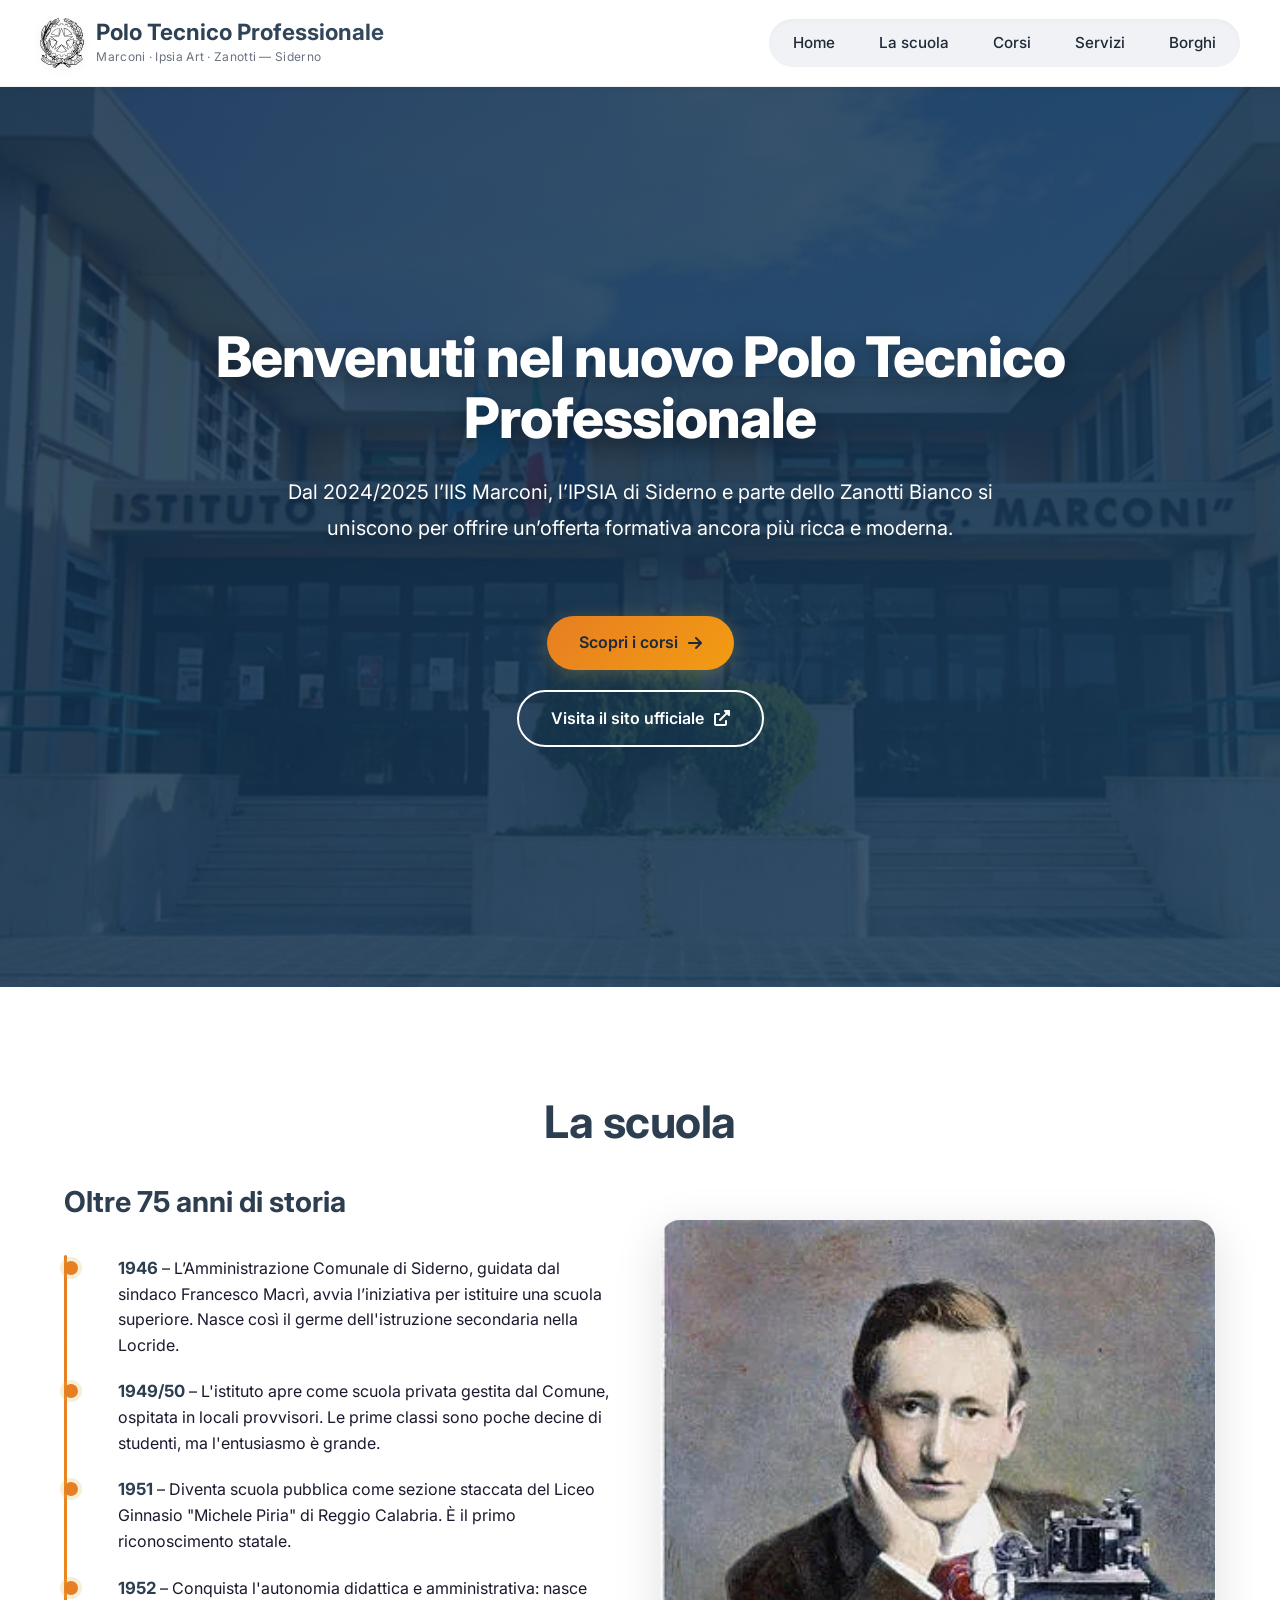
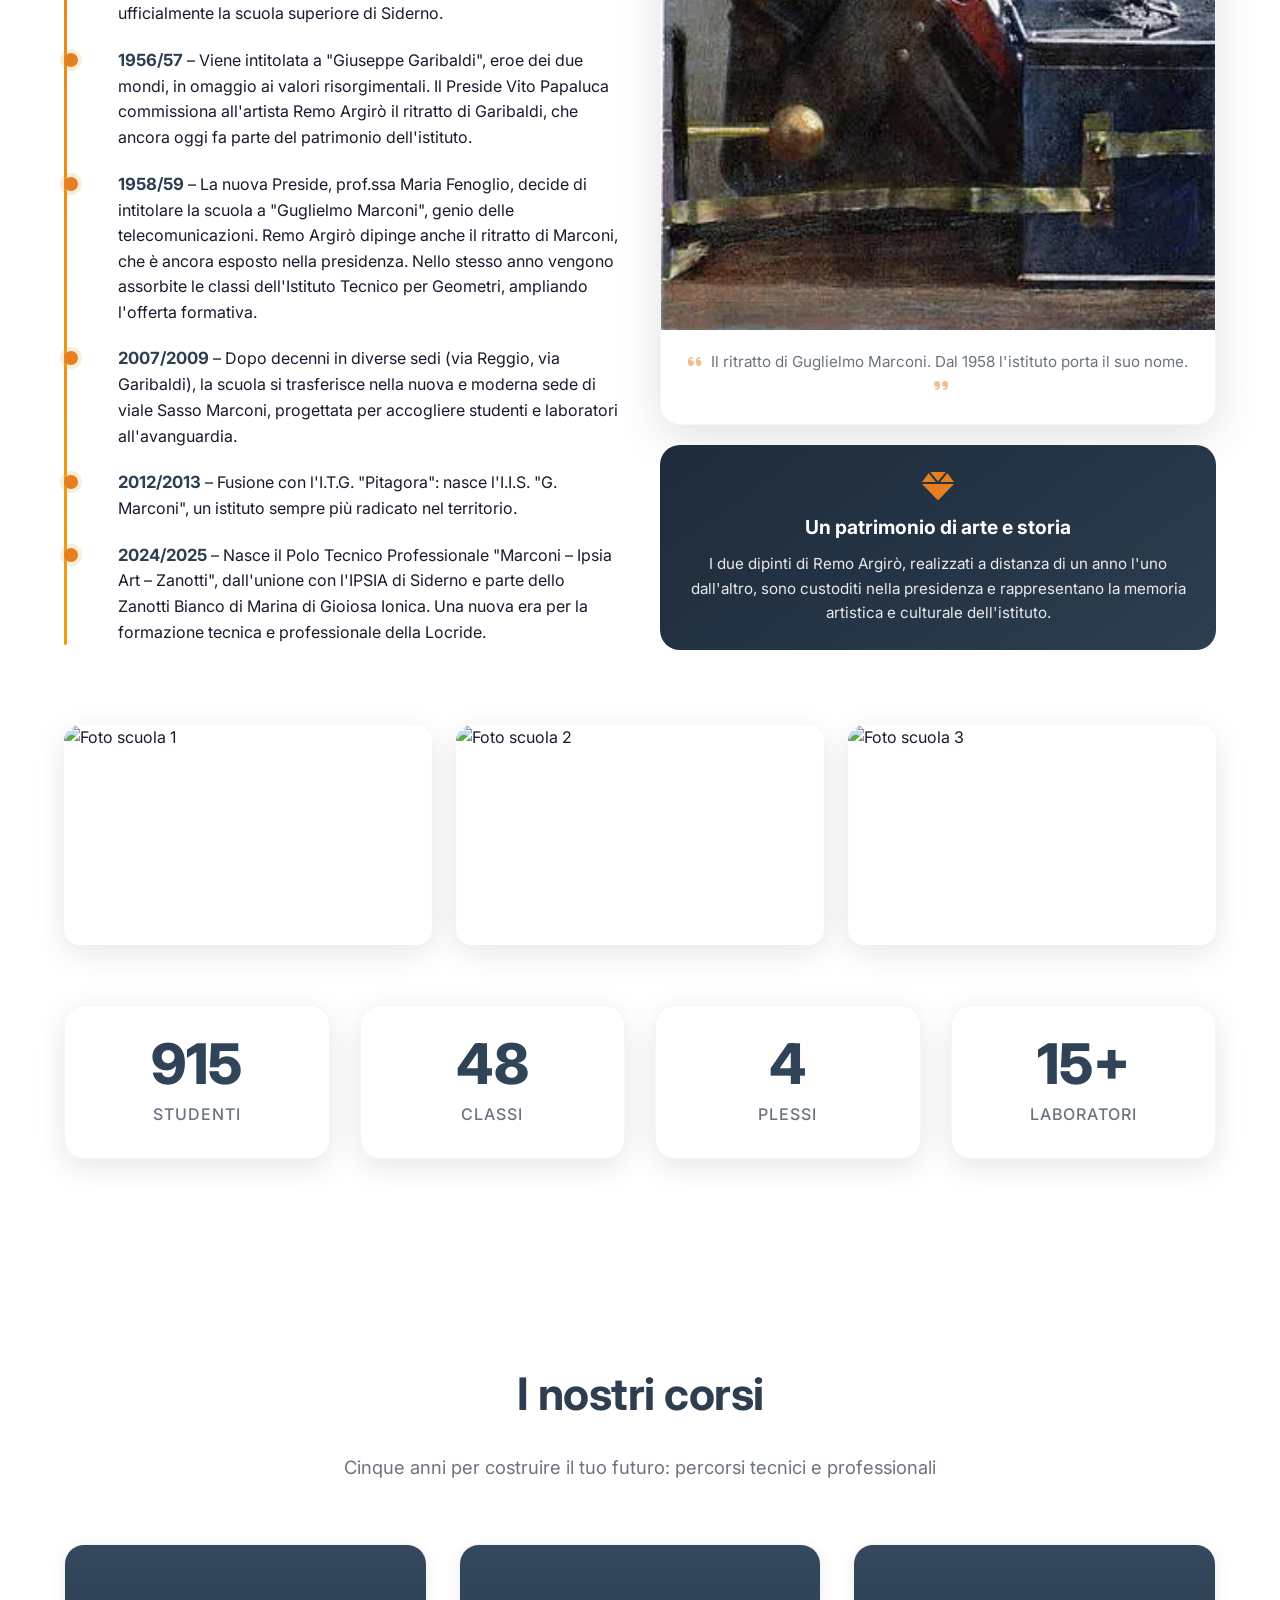
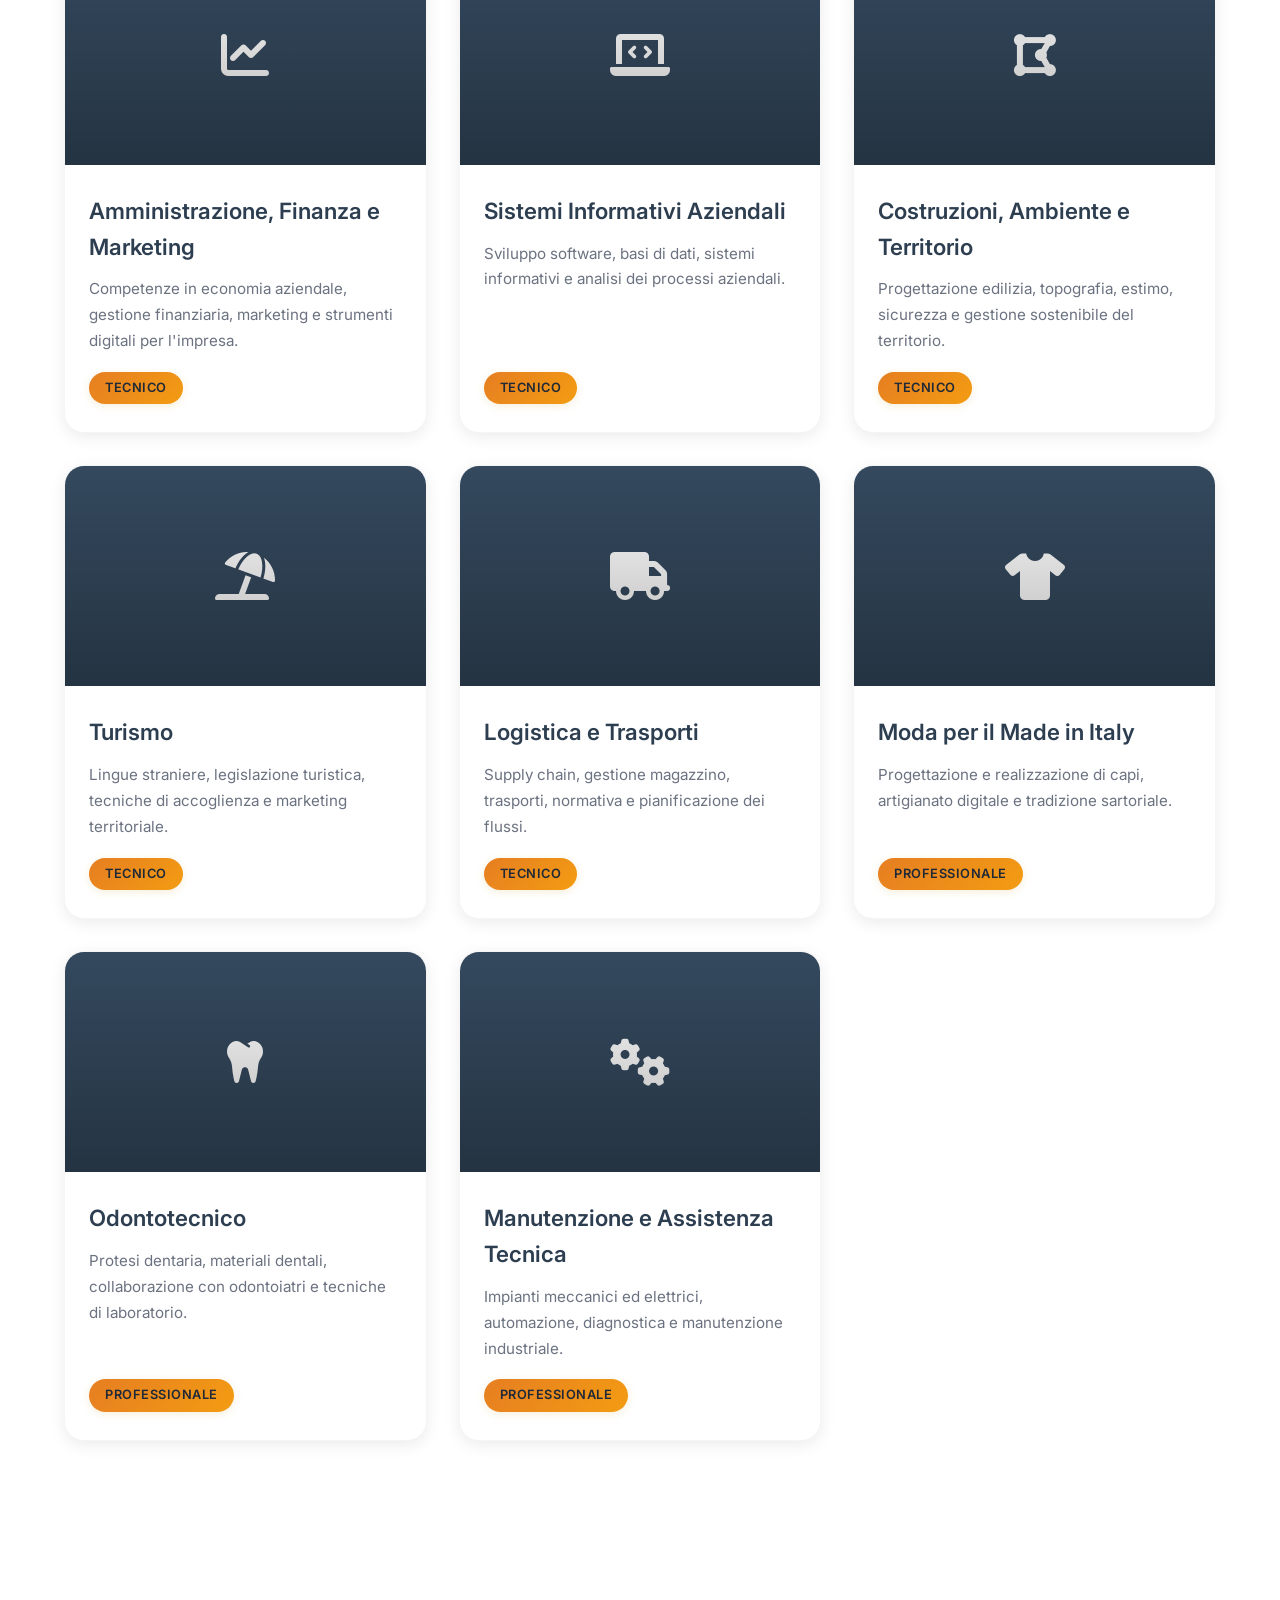
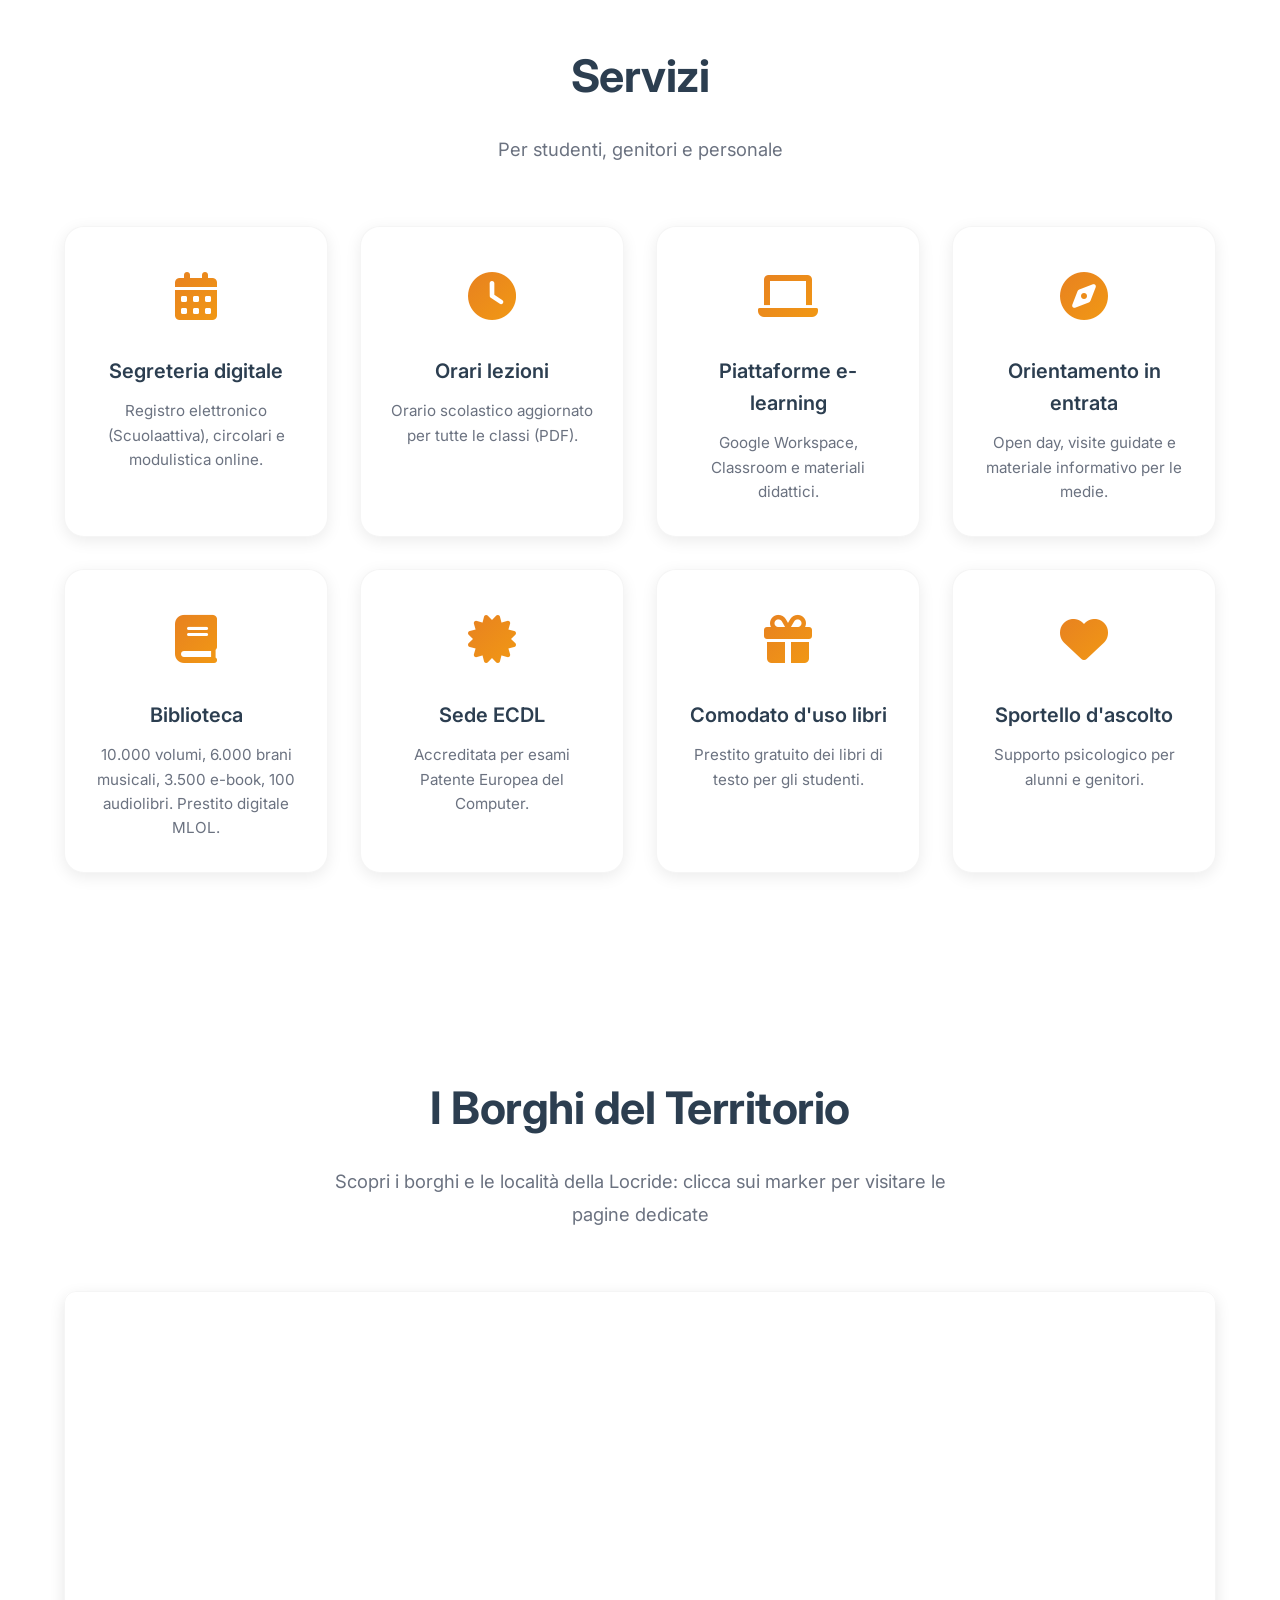
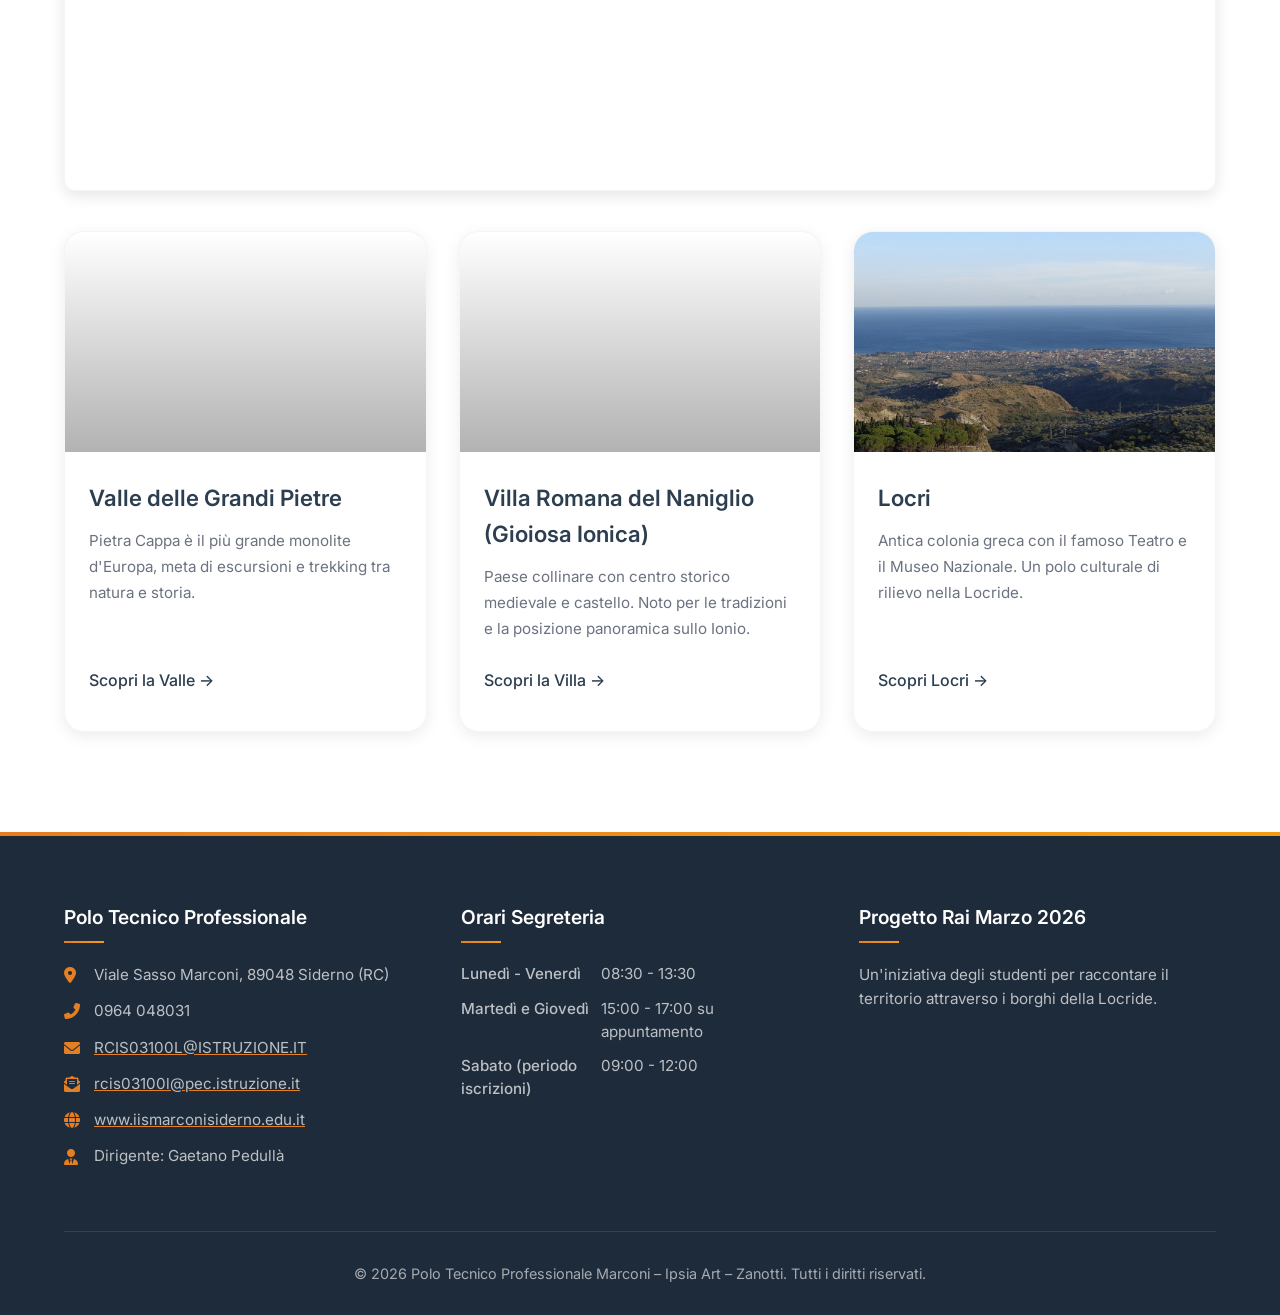
==== commit a3a9156c: "Vari Fix (Come scroll refresh) + Impostata Schermata con solo Borghi Attivi + Mobile Settaggio" ====
--- a/index.html
+++ b/index.html
@@ -21,13 +21,8 @@
 <body>
   <header>
     <div class="container header-content">
-      <div class="logo" style="
-            display: flex;
-            align-items: center;
-            gap: 10px;
-            margin-left: -30px;
-          ">
-        <img src="images/logo.svg" alt="Logo Repubblica Italiana" style="height: 50px; width: auto" />
+      <div class="logo">
+        <img src="images/logo.svg" alt="Logo Repubblica Italiana" />
         <div>
           <h1>Polo Tecnico Professionale</h1>
           <span>Marconi · Ipsia Art · Zanotti — Siderno</span>
@@ -72,12 +67,7 @@
     <section id="scuola">
       <div class="container">
         <h2 class="section-title">La scuola</h2>
-        <div style="
-              display: grid;
-              grid-template-columns: 1fr 1fr;
-              gap: 40px;
-              align-items: start;
-            ">
+        <div class="scuola-grid">
           <!-- Colonna sinistra: timeline arricchita -->
           <div>
             <h3 style="
@@ -510,20 +500,30 @@
 
         <!-- Schede descrittive dei borghi (14 card) -->
         <div class="borghi-grid">
-          <!-- Siderno -->
-          <!-- <div class="borgo-card">
-                        <div class="borgo-image" style="background-image: url('https://picsum.photos/400/200?random=30');"></div>
-                        <div class="borgo-content">
-                            <h3>Siderno</h3>
-                            <p>Città costiera, famosa per il lungomare e il centro storico. Sede del nostro istituto, offre bellezze architettoniche e una vivace tradizione culturale.</p>
-                            <a href="borghi/siderno.html" class="btn-borgo">Scopri Siderno →</a>
-                        </div>
-                    </div> -->
+          <!-- Valle delle Grandi Pietre (Pietra Cappa) -->
+          <div class="borgo-card">
+            <div class="borgo-image"
+              style="background-image: url('images/valledellegrandipietre/valle-pietra-cappa.jpg');"></div>
+            <div class="borgo-content">
+              <h3>Valle delle Grandi Pietre</h3>
+              <p>Pietra Cappa è il più grande monolite d'Europa, meta di escursioni e trekking tra natura e storia.</p>
+              <a href="borghi/valledellegrandipietre.html" class="btn-borgo">Scopri la Valle →</a>
+            </div>
+          </div>
+          <!-- Villa Romana del Naniglio (Gioiosa Ionica) -->
+          <div class="borgo-card">
+            <div class="borgo-image"
+              style="background-image: url('images/villaromanadelnaniglio/naniglio-esterno.jpg');"></div>
+            <div class="borgo-content">
+              <h3>Villa Romana del Naniglio (Gioiosa Ionica)</h3>
+              <p>Paese collinare con centro storico medievale e castello. Noto per le tradizioni e la posizione
+                panoramica sullo Ionio.</p>
+              <a href="borghi/villaromanadelnaniglio.html" class="btn-borgo">Scopri la Villa →</a>
+            </div>
+          </div>
           <!-- Locri -->
           <div class="borgo-card">
-            <div class="borgo-image" style="
-                  background-image: url('images/locri/locri.jpg');
-                "></div>
+            <div class="borgo-image" style="background-image: url('images/locri/locri.jpg');"></div>
             <div class="borgo-content">
               <h3>Locri</h3>
               <p>
@@ -533,17 +533,18 @@
               <a href="borghi/locri.html" class="btn-borgo">Scopri Locri →</a>
             </div>
           </div>
-          <!-- Gioiosa Ionica -->
-          <!-- <div class="borgo-card">
-                        <div class="borgo-image" style="background-image: url('https://picsum.photos/400/200?random=32');"></div>
-                        <div class="borgo-content">
-                            <h3>Gioiosa Ionica</h3>
-                            <p>Paese collinare con centro storico medievale e castello. Noto per le tradizioni e la posizione panoramica sullo Ionio.</p>
-                            <a href="borghi/gioiosa.html" class="btn-borgo">Scopri Gioiosa →</a>
-                        </div>
-                    </div> -->
+          <!-- Siderno -->
+          <!-- <div class="borgo-card">
+            <div class="borgo-image" style="background-image: url('images/siderno/siderno.jpg');"></div>
+            <div class="borgo-content">
+              <h3>Siderno</h3>
+              <p>Città costiera, famosa per il lungomare e il centro storico. Sede del nostro istituto, offre bellezze
+                architettoniche e una vivace tradizione culturale.</p>
+              <a href="borghi/siderno.html" class="btn-borgo">Scopri Siderno →</a>
+            </div>
+          </div> -->
           <!-- Bianco -->
-          <div class="borgo-card">
+          <!-- <div class="borgo-card">
             <div class="borgo-image" style="
                   background-image: url('images/bianco/bianco.jpg');
                 "></div>
@@ -555,7 +556,7 @@
               </p>
               <a href="borghi/bianco.html" class="btn-borgo">Scopri Bianco →</a>
             </div>
-          </div>
+          </div> -->
           <!-- Stilo -->
           <!-- <div class="borgo-card">
                         <div class="borgo-image" style="background-image: url('https://picsum.photos/400/200?random=34');"></div>
@@ -566,7 +567,7 @@
                         </div>
                     </div> -->
           <!-- Brancaleone -->
-          <div class="borgo-card">
+          <!-- <div class="borgo-card">
             <div class="borgo-image" style="background-image: url('images/brancaleone/brancaleone.jpg');"></div>
             <div class="borgo-content">
               <h3>Brancaleone</h3>
@@ -576,9 +577,9 @@
               </p>
               <a href="borghi/brancaleone.html" class="btn-borgo">Scopri Brancaleone →</a>
             </div>
-          </div>
+          </div> -->
           <!-- Caulonia -->
-          <div class="borgo-card">
+          <!-- <div class="borgo-card">
             <div class="borgo-image" style="
                   background-image: url('images/caulonia/caulonia.jpg');
                 "></div>
@@ -590,9 +591,9 @@
               </p>
               <a href="borghi/caulonia.html" class="btn-borgo">Scopri Caulonia →</a>
             </div>
-          </div>
+          </div> -->
           <!-- Cimina -->
-          <div class="borgo-card">
+          <!-- <div class="borgo-card">
             <div class="borgo-image" style="
                   background-image: url('images/cimina/cimina.jpg');
                 "></div>
@@ -604,9 +605,9 @@
               </p>
               <a href="borghi/cimina.html" class="btn-borgo">Scopri Cimina →</a>
             </div>
-          </div>
+          </div> -->
           <!-- Villa romana di Casignana -->
-          <div class="borgo-card">
+          <!-- <div class="borgo-card">
             <div class="borgo-image" style="
                   background-image: url('images/casignana/casignana.jpg');
                 "></div>
@@ -618,7 +619,7 @@
               </p>
               <a href="borghi/casignana.html" class="btn-borgo">Scopri Casignana →</a>
             </div>
-          </div>
+          </div> -->
           <!-- Riace -->
           <!-- <div class="borgo-card">
                         <div class="borgo-image" style="background-image: url('https://picsum.photos/400/200?random=39');"></div>
@@ -655,19 +656,11 @@
                             <a href="borghi/sanluca.html" class="btn-borgo">Scopri San Luca →</a>
                         </div>
                     </div> -->
-          <!-- Valle delle Grandi Pietre (Pietra Cappa) -->
-          <!-- <div class="borgo-card">
-                        <div class="borgo-image" style="background-image: url('https://picsum.photos/400/200?random=43');"></div>
-                        <div class="borgo-content">
-                            <h3>Valle delle Grandi Pietre</h3>
-                            <p>Pietra Cappa è il più grande monolite d'Europa, meta di escursioni e trekking tra natura e storia.</p>
-                            <a href="borghi/valle-grandi-pietre.html" class="btn-borgo">Scopri la Valle →</a>
-                        </div>
-                    </div> -->
         </div>
       </div>
     </section>
   </main>
+
   <!-- FOOTER AGGIORNATO (3 colonne) -->
   <footer>
     <div class="container">
@@ -680,12 +673,30 @@
             Siderno (RC)
           </p>
           <p><i class="fas fa-phone-alt"></i> 0964 048031</p>
-          <p><i class="fas fa-envelope"></i> RCIS03100L@ISTRUZIONE.IT</p>
+          <!-- Email ordinaria -->
+          <p><i class="fas fa-envelope"></i>
+            <a href="mailto:RCIS03100L@ISTRUZIONE.IT"
+              style="color: inherit; text-decoration: underline; text-decoration-color: var(--accent);">
+              RCIS03100L@ISTRUZIONE.IT
+            </a>
+          </p>
+
+          <!-- PEC (già cliccabile) -->
           <p>
-            <i class="fas fa-envelope-open-text"></i> PEC:
-            rcis03100l@pec.istruzione.it
+            <i class="fas fa-envelope-open-text"></i>
+            <a href="mailto:rcis03100l@pec.istruzione.it" target="_blank" rel="noopener noreferrer"
+              style="color: inherit; text-decoration: underline; text-decoration-color: var(--accent);">
+              rcis03100l@pec.istruzione.it
+            </a>
           </p>
-          <p><i class="fas fa-globe"></i> www.iismarconisiderno.edu.it</p>
+
+          <!-- Sito web (già cliccabile) -->
+          <p><i class="fas fa-globe"></i>
+            <a href="https://www.iismarconisiderno.edu.it" target="_blank" rel="noopener noreferrer"
+              style="color: inherit; text-decoration: underline; text-decoration-color: var(--accent);">
+              www.iismarconisiderno.edu.it
+            </a>
+          </p>
           <p><i class="fas fa-user-tie"></i> Dirigente: Gaetano Pedullà</p>
         </div>
 
@@ -698,7 +709,7 @@
           </div>
           <div class="orario-row">
             <span class="giorni">Martedì e Giovedì</span>
-            <span class="orari">15:00 - 17:00 <span class="nota">(su appuntamento)</span></span>
+            <span class="orari">15:00 - 17:00 su appuntamento</span>
           </div>
           <div class="orario-row">
             <span class="giorni">Sabato (periodo iscrizioni)</span>
@@ -819,40 +830,41 @@
     });
 
     var borghi = [
+      { nome: "Valle delle Grandi Pietre", lat: 38.178638, lng: 16.032729, link: "borghi/valledellegrandipietre.html" },
+      { nome: "Villa Romana del Naniglio", lat: 38.328154, lng: 16.299167, link: "borghi/villaromanadelnaniglio.html" },
+      { nome: "Locri", lat: 38.233, lng: 16.267, link: "borghi/locri.html" },
       //{ nome: "Siderno", lat: 38.267, lng: 16.3, link: "borghi/siderno.html" },
-      { nome: "Locri", lat: 38.233, lng: 16.267, link: "borghi/locri.html" },
-      //{ nome: "Gioiosa Ionica", lat: 38.333, lng: 16.317, link: "borghi/gioiosa.html" },
-      {
-        nome: "Bianco",
-        lat: 38.092,
-        lng: 16.153,
-        link: "borghi/bianco.html",
-      },
+      // {
+      //   nome: "Bianco",
+      //   lat: 38.092,
+      //   lng: 16.153,
+      //   link: "borghi/bianco.html",
+      // },
       // { nome: "Stilo", lat: 38.476, lng: 16.468, link: "borghi/stilo.html" },
-      {
-        nome: "Brancaleone",
-        lat: 38.0,
-        lng: 16.1,
-        link: "borghi/brancaleone.html",
-      },
-      {
-        nome: "Caulonia",
-        lat: 38.383,
-        lng: 16.4,
-        link: "borghi/caulonia.html",
-      },
-      {
-        nome: "Cimina",
-        lat: 38.266,
-        lng: 16.083,
-        link: "borghi/cimina.html",
-      },
-      {
-        nome: "Casignana (Villa Romana)",
-        lat: 38.116,
-        lng: 16.083,
-        link: "borghi/casignana.html",
-      },
+      // {
+      //   nome: "Brancaleone",
+      //   lat: 38.0,
+      //   lng: 16.1,
+      //   link: "borghi/brancaleone.html",
+      // },
+      // {
+      //   nome: "Caulonia",
+      //   lat: 38.383,
+      //   lng: 16.4,
+      //   link: "borghi/caulonia.html",
+      // },
+      // {
+      //   nome: "Cimina",
+      //   lat: 38.266,
+      //   lng: 16.083,
+      //   link: "borghi/cimina.html",
+      // },
+      // {
+      //   nome: "Casignana (Villa Romana)",
+      //   lat: 38.116,
+      //   lng: 16.083,
+      //   link: "borghi/casignana.html",
+      // },
       // { nome: "Riace", lat: 38.417, lng: 16.483, link: "borghi/riace.html" },
       // { nome: "Roccella Ionica", lat: 38.317, lng: 16.4, link: "borghi/roccella.html" },
       // { nome: "Samo", lat: 38.067, lng: 16.067, link: "borghi/samo.html" },
@@ -875,9 +887,13 @@
       history.scrollRestoration = "manual";
     }
 
-    // Forza la pagina a partire dall'alto dopo ogni caricamento
+    // Forza la pagina a partire dall'alto solo se non c'è un hash (es. #borghi) 
+    // o se la pagina viene ricaricata (Refresh)
     window.addEventListener("load", function () {
-      window.scrollTo(0, 0);
+      const isReload = performance.getEntriesByType('navigation')[0]?.type === 'reload';
+      if (isReload || !window.location.hash) {
+        window.scrollTo(0, 0);
+      }
     });
   </script>
 </body>
--- a/style.css
+++ b/style.css
@@ -101,27 +101,36 @@
   padding: 12px 0;
 }
 
+.logo {
+  display: flex;
+  align-items: center;
+  gap: 12px;
+  transition: transform var(--transition);
+}
+
+.logo img {
+  height: 50px;
+  width: auto;
+  filter: drop-shadow(0 2px 4px rgba(0, 0, 0, 0.1));
+}
+
 .logo h1 {
-  font-size: 1.6rem;
+  font-size: 1.4rem;
   font-weight: 700;
   background: var(--gradient-primary);
   -webkit-background-clip: text;
   -webkit-text-fill-color: transparent;
   background-clip: text;
-  transition: transform var(--transition);
-}
-
-.logo h1:hover {
-  transform: translateX(5px);
+  line-height: 1.2;
 }
 
 .logo span {
-  font-size: 0.85rem;
+  font-size: 0.75rem;
   color: var(--text-light);
   display: block;
   font-weight: 400;
   letter-spacing: 0.3px;
-  margin-top: 2px;
+  margin-top: 1px;
 }
 
 /* ========== ANIMAZIONI DI INGRESSO ========== */
@@ -1022,6 +1031,13 @@
   color: rgba(255, 255, 255, 0.6);
 }
 
+.scuola-grid {
+  display: grid;
+  grid-template-columns: 1fr 1fr;
+  gap: 40px;
+  align-items: start;
+}
+
 /* ============================================
            RESPONSIVE
            ============================================ */
@@ -1032,22 +1048,71 @@
   .hero h2 {
     font-size: 2.8rem;
   }
+  .logo h1 {
+    font-size: 1.2rem;
+  }
+  .logo span {
+    font-size: 0.7rem;
+  }
+  .scuola-grid {
+    gap: 30px;
+  }
+  .container {
+    padding: 0 20px;
+  }
+}
+
+@media (max-width: 992px) {
+  .scuola-grid {
+    grid-template-columns: 1fr;
+  }
+  
+  .hero-buttons {
+    flex-direction: column;
+    width: 100%;
+    max-width: 300px;
+  }
+  
+  .hero-buttons .btn {
+    width: 100%;
+    justify-content: center;
+  }
 }
 
 @media (max-width: 768px) {
   .header-content {
-    flex-wrap: wrap;
-  }
+    padding: 20px 0;
+  }
+  
+  .logo {
+    gap: 8px;
+  }
+  
+  .logo img {
+    height: 40px;
+  }
+  
+  .logo h1 {
+    font-size: 1.1rem;
+  }
+  
+  .logo span {
+    font-size: 0.65rem;
+    display: block;
+    opacity: 0.8;
+  }
+
   .nav-menu {
     display: none;
     width: 100%;
     flex-direction: column;
     background: var(--white);
     border-radius: 16px;
-    padding: 16px;
-    margin-top: 16px;
+    padding: 24px 20px;
+    margin-top: 10px;
     box-shadow: var(--shadow-lg);
     height: auto;
+    gap: 8px;
   }
   .nav-menu.active {
     display: flex;
@@ -1056,6 +1121,7 @@
     padding: 12px 16px;
     width: 100%;
     text-align: center;
+    height: auto;
   }
   .hamburger {
     display: block;
@@ -1083,11 +1149,25 @@
 }
 
 @media (max-width: 480px) {
+  .container {
+    padding: 0 24px; /* Increase padding to push logo from edges */
+  }
   .hero {
     min-height: 500px;
   }
   .hero h2 {
     font-size: 1.8rem;
+  }
+  
+  .logo h1 {
+    font-size: 0.9rem;
+    white-space: nowrap;
+  }
+  
+  .logo span {
+    display: block;
+    font-size: 0.6rem;
+    opacity: 0.9;
   }
   .btn {
     padding: 12px 24px;
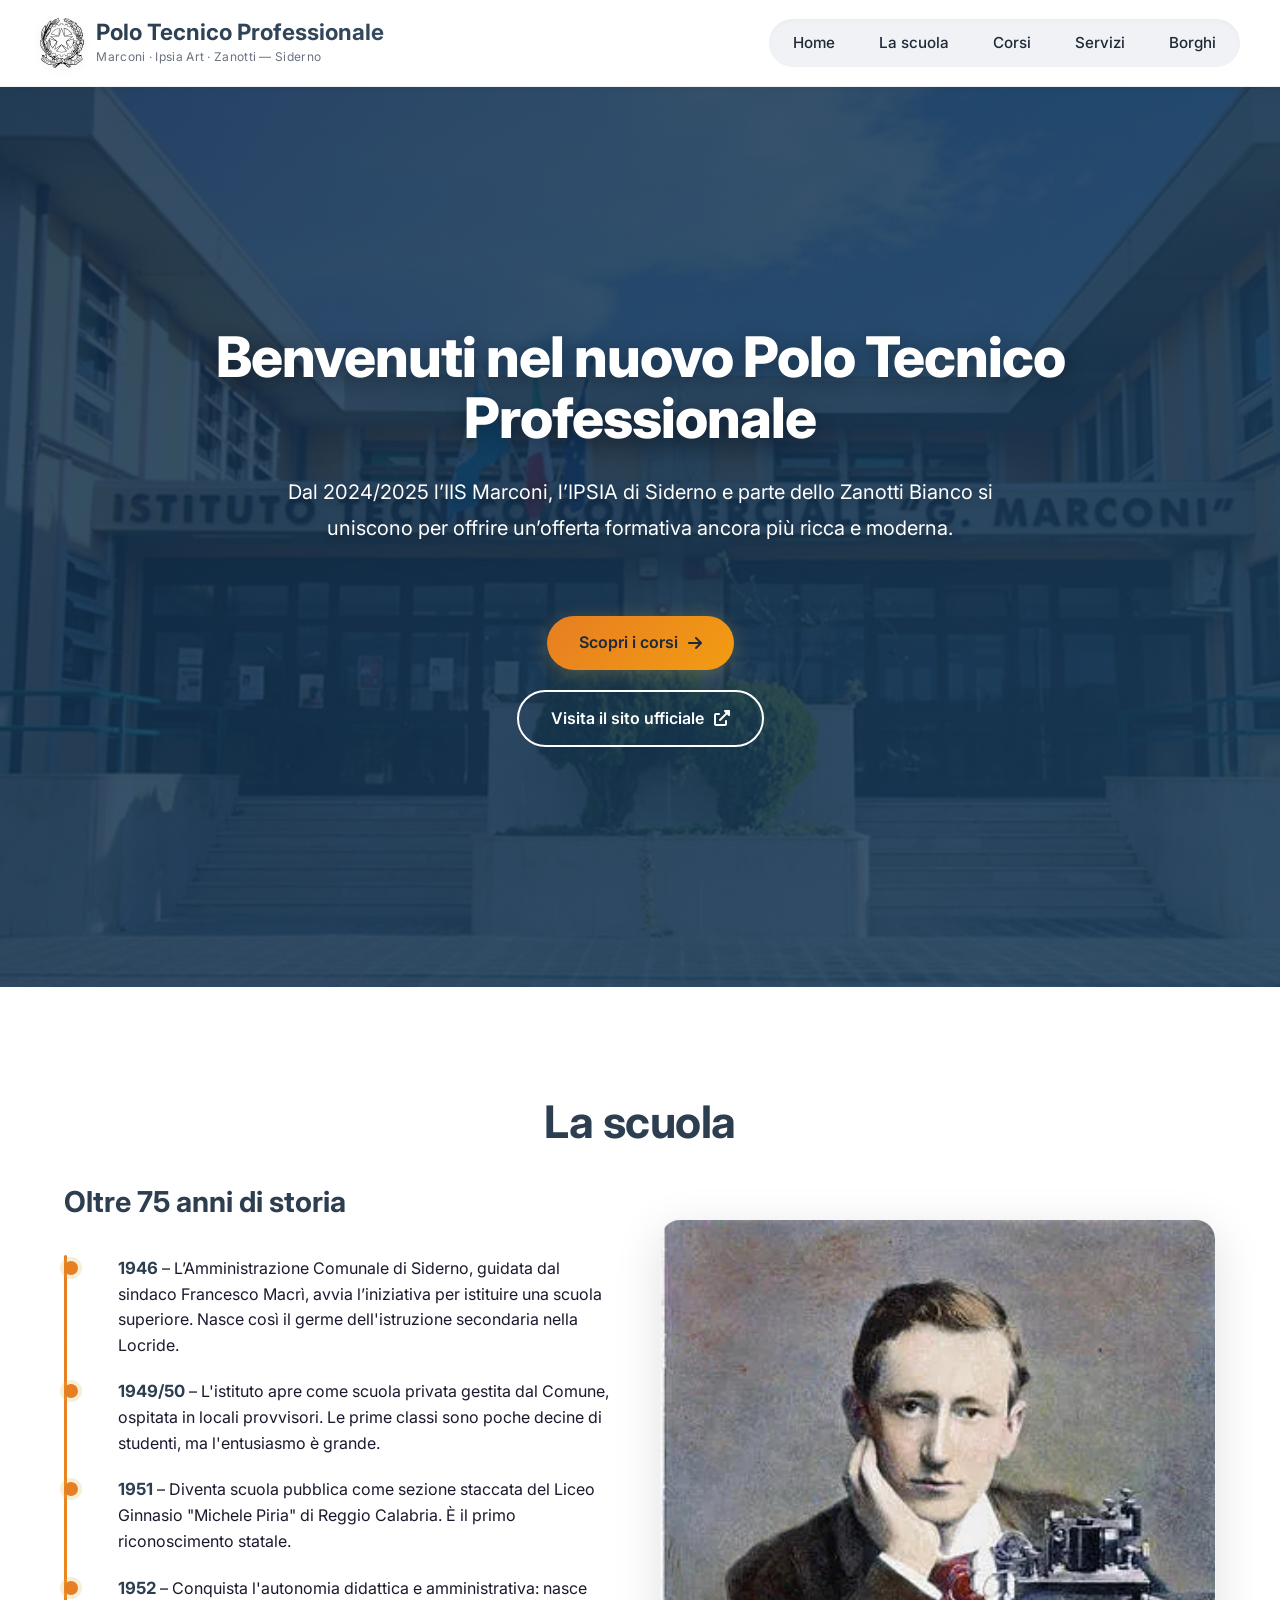
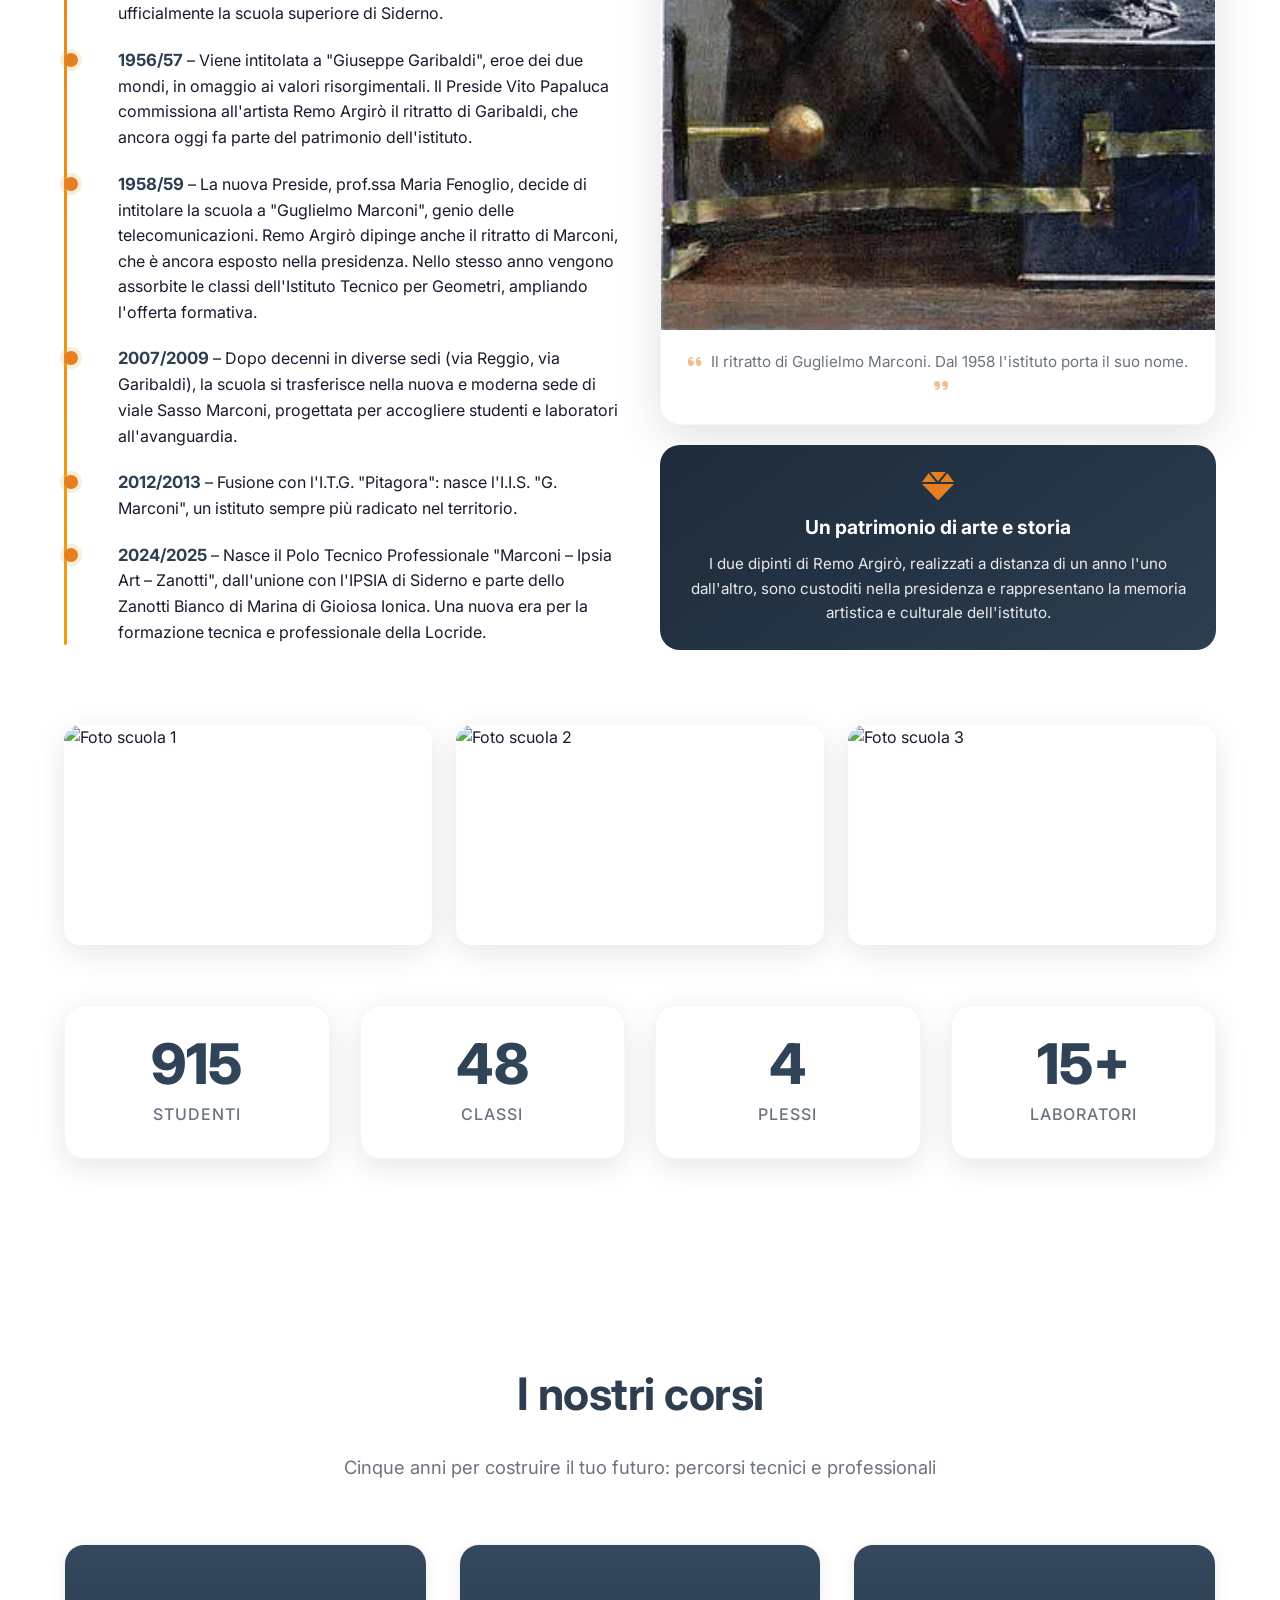
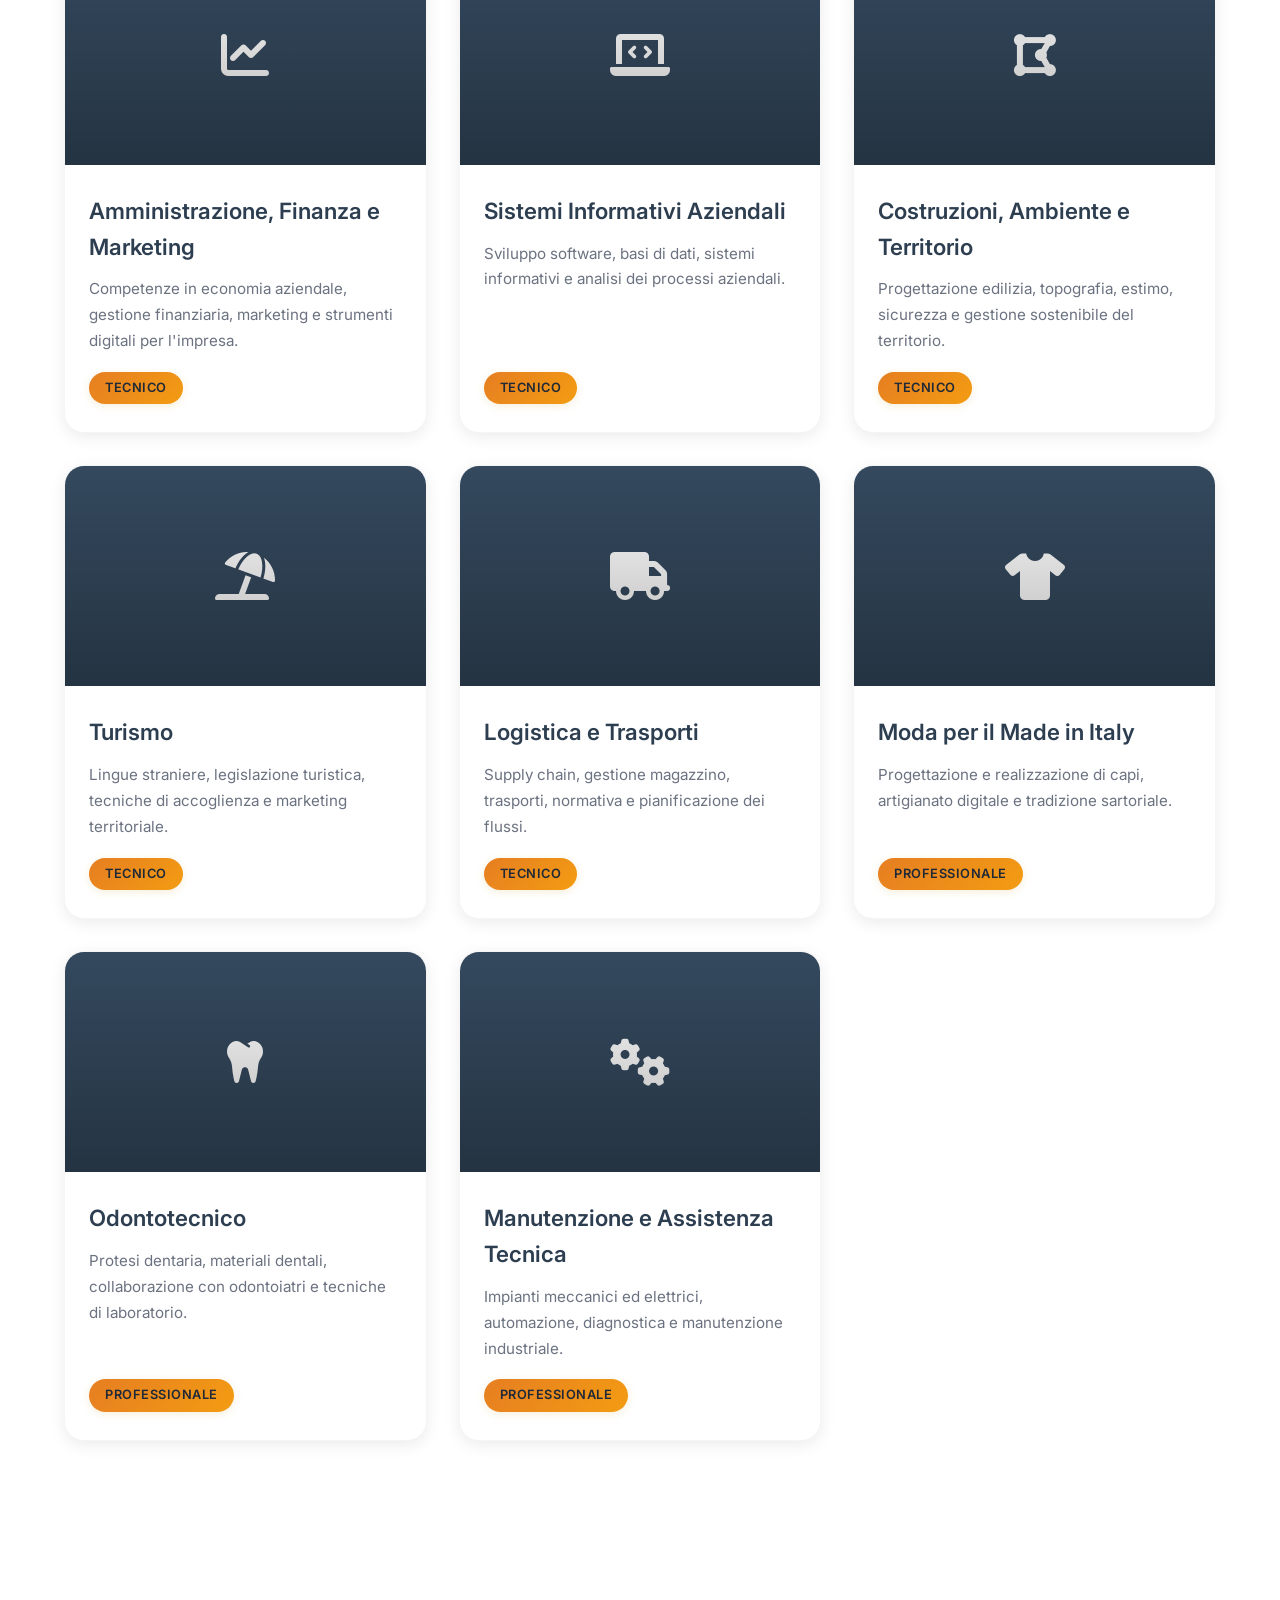
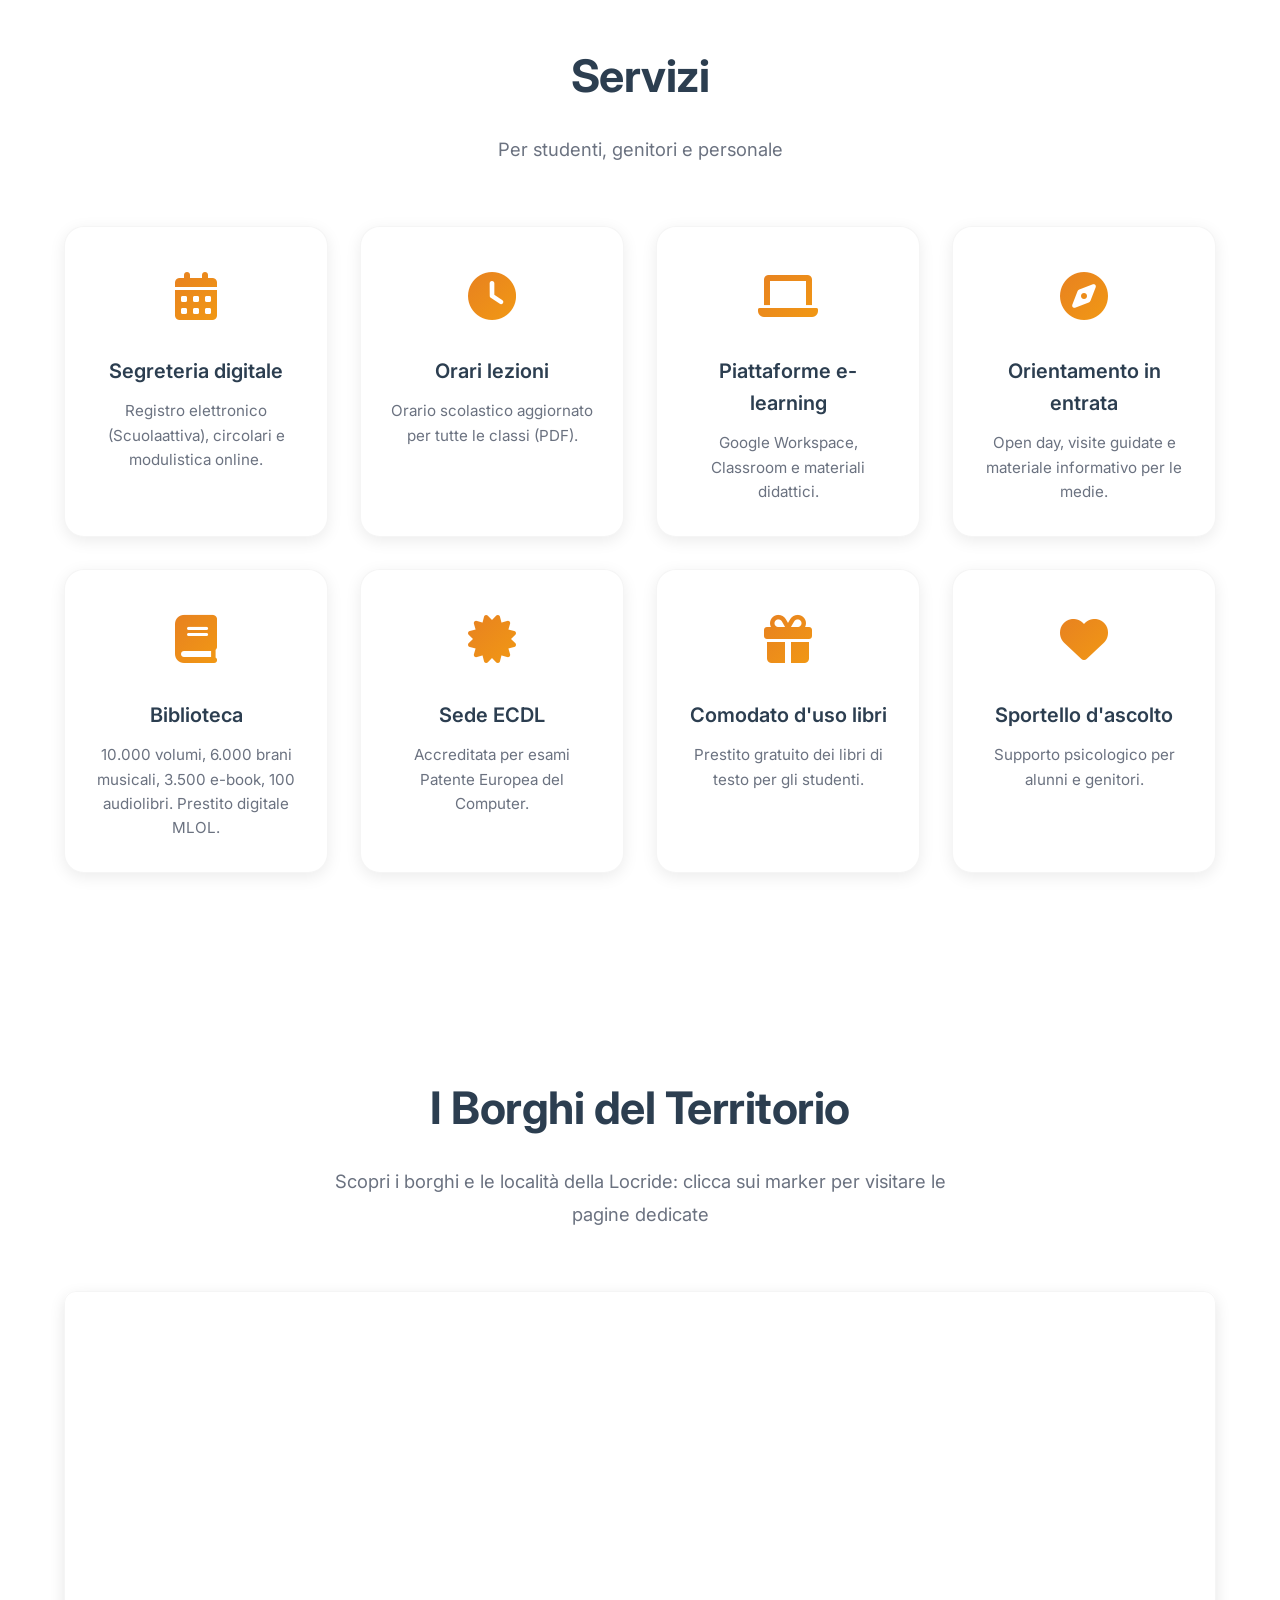
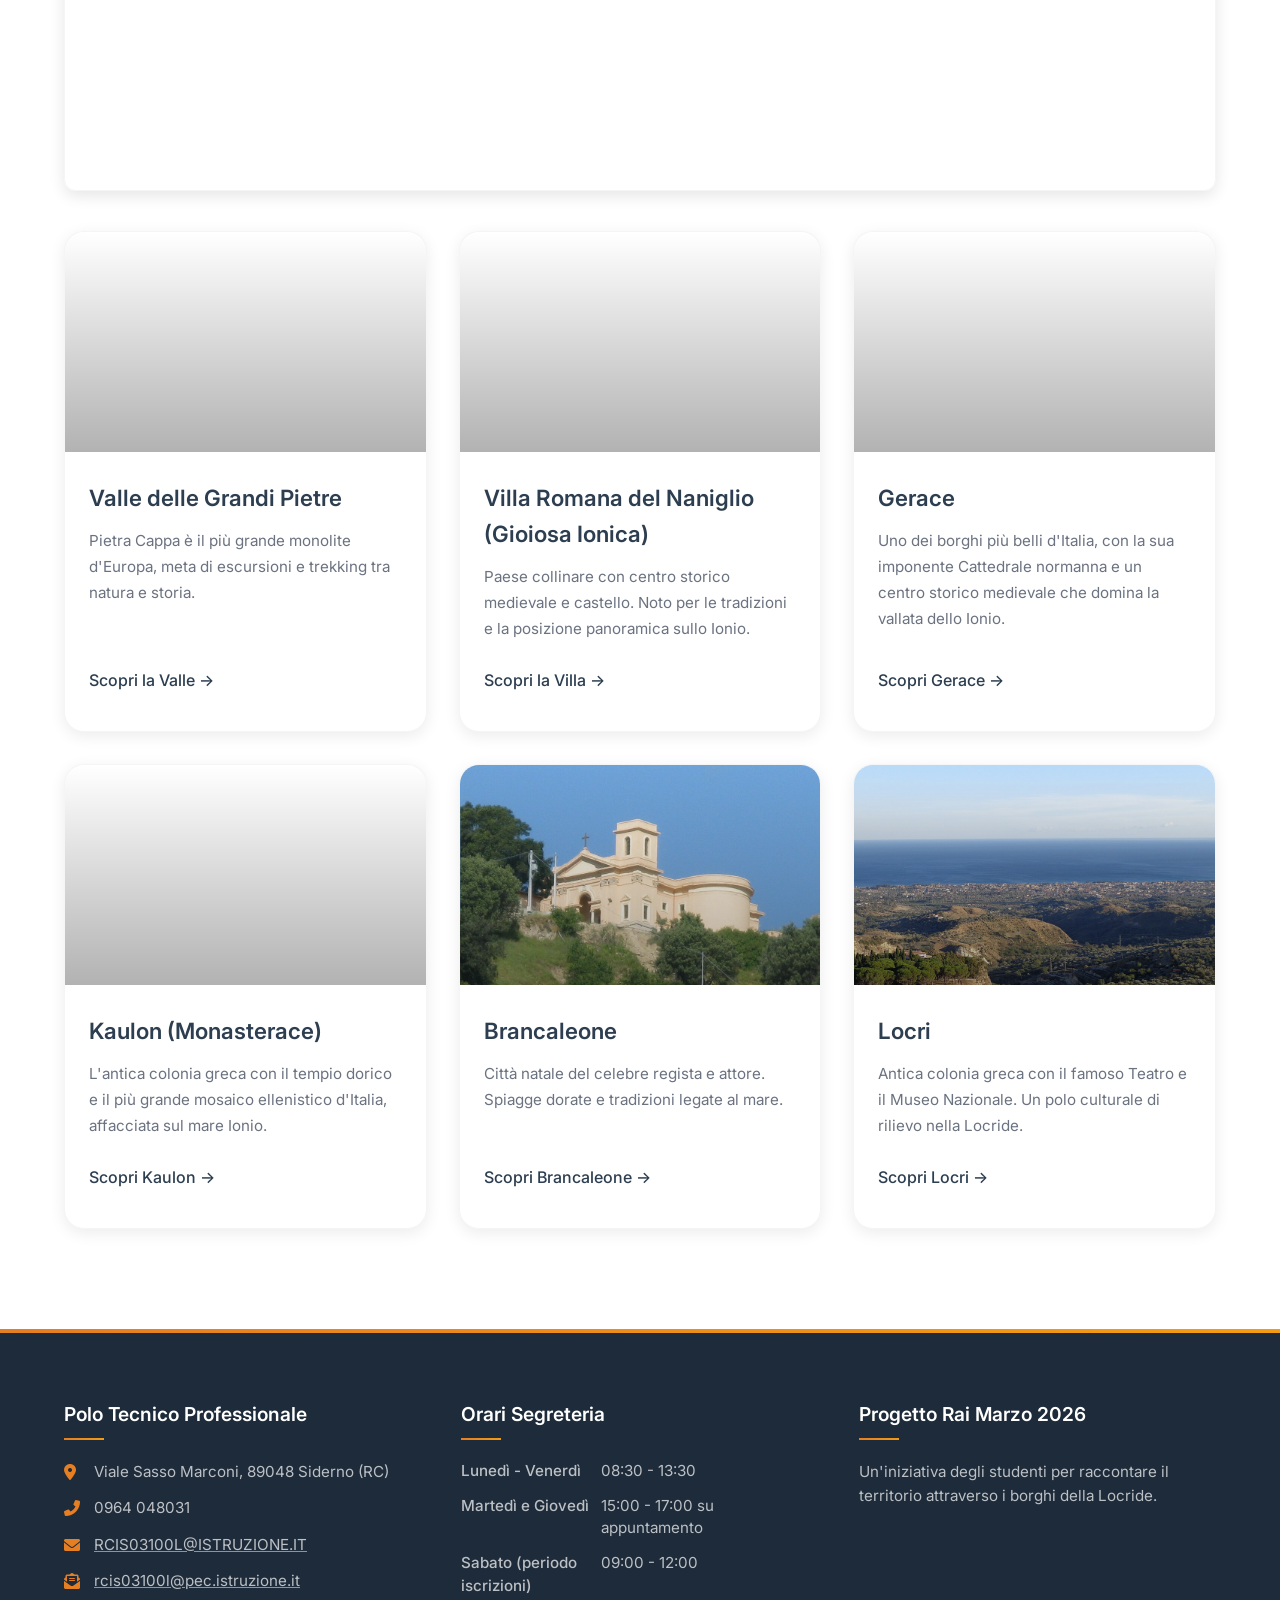
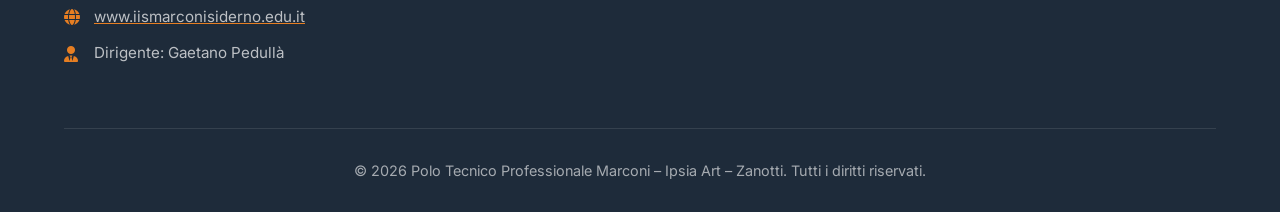
==== commit 1965551b: "Bozza Gerace, Monasterace e Brancaleone + Punti Mappa" ====
--- a/index.html
+++ b/index.html
@@ -1,181 +1,211 @@
 <!doctype html>
 <html lang="it">
-
-<head>
-  <meta charset="UTF-8" />
-  <meta name="viewport" content="width=device-width, initial-scale=1.0" />
-  <title>Polo Tecnico Professionale Marconi - Ipsia Art - Zanotti</title>
-  <link rel="icon" type="image/webp" href="images/logo-flavicon.webp" />
-  <!-- Google Fonts e Font Awesome -->
-  <link rel="preconnect" href="https://fonts.googleapis.com" />
-  <link rel="preconnect" href="https://fonts.gstatic.com" crossorigin />
-  <link
-    href="https://fonts.googleapis.com/css2?family=Inter:opsz,wght@14..32,400;14..32,500;14..32,600;14..32,700&display=swap"
-    rel="stylesheet" />
-  <link rel="stylesheet" href="style.css" />
-  <link rel="stylesheet" href="https://cdnjs.cloudflare.com/ajax/libs/font-awesome/6.0.0-beta3/css/all.min.css" />
-  <!-- Leaflet CSS per la mappa -->
-  <link rel="stylesheet" href="https://unpkg.com/leaflet@1.9.4/dist/leaflet.css" />
-</head>
-
-<body>
-  <header>
-    <div class="container header-content">
-      <div class="logo">
-        <img src="images/logo.svg" alt="Logo Repubblica Italiana" />
-        <div>
-          <h1>Polo Tecnico Professionale</h1>
-          <span>Marconi · Ipsia Art · Zanotti — Siderno</span>
+  <head>
+    <meta charset="UTF-8" />
+    <meta name="viewport" content="width=device-width, initial-scale=1.0" />
+    <title>Polo Tecnico Professionale Marconi - Ipsia Art - Zanotti</title>
+    <link rel="icon" type="image/webp" href="images/logo-flavicon.webp" />
+    <!-- Google Fonts e Font Awesome -->
+    <link rel="preconnect" href="https://fonts.googleapis.com" />
+    <link rel="preconnect" href="https://fonts.gstatic.com" crossorigin />
+    <link
+      href="https://fonts.googleapis.com/css2?family=Inter:opsz,wght@14..32,400;14..32,500;14..32,600;14..32,700&display=swap"
+      rel="stylesheet"
+    />
+    <link rel="stylesheet" href="style.css" />
+    <link
+      rel="stylesheet"
+      href="https://cdnjs.cloudflare.com/ajax/libs/font-awesome/6.0.0-beta3/css/all.min.css"
+    />
+    <!-- Leaflet CSS per la mappa -->
+    <link
+      rel="stylesheet"
+      href="https://unpkg.com/leaflet@1.9.4/dist/leaflet.css"
+    />
+  </head>
+
+  <body>
+    <header>
+      <div class="container header-content">
+        <div class="logo">
+          <img src="images/logo.svg" alt="Logo Repubblica Italiana" />
+          <div>
+            <h1>Polo Tecnico Professionale</h1>
+            <span>Marconi · Ipsia Art · Zanotti — Siderno</span>
+          </div>
         </div>
+        <div class="hamburger" id="hamburger"><i class="fas fa-bars"></i></div>
+        <ul class="nav-menu" id="nav-menu">
+          <li><a href="#home">Home</a></li>
+          <li><a href="#scuola">La scuola</a></li>
+          <li><a href="#corsi">Corsi</a></li>
+          <li><a href="#servizi">Servizi</a></li>
+          <li><a href="#borghi">Borghi</a></li>
+        </ul>
       </div>
-      <div class="hamburger" id="hamburger"><i class="fas fa-bars"></i></div>
-      <ul class="nav-menu" id="nav-menu">
-        <li><a href="#home">Home</a></li>
-        <li><a href="#scuola">La scuola</a></li>
-        <li><a href="#corsi">Corsi</a></li>
-        <li><a href="#servizi">Servizi</a></li>
-        <li><a href="#borghi">Borghi</a></li>
-      </ul>
-    </div>
-  </header>
-
-  <main>
-    <!-- HOME / HERO (SLIDESHOW) -->
-    <section id="home" class="hero">
-      <!-- Due layer per le immagini (si alternano con fade) -->
-      <div class="hero-slideshow-layer" id="heroLayer1"></div>
-      <div class="hero-slideshow-layer" id="heroLayer2"></div>
-      <!-- Gradiente di sovrapposizione -->
-      <div class="hero-overlay"></div>
-      <!-- Contenuto testuale -->
-      <div class="container hero-content">
-        <h2>Benvenuti nel nuovo Polo Tecnico Professionale</h2>
-        <p>
-          Dal 2024/2025 l’IIS Marconi, l’IPSIA di Siderno e parte dello
-          Zanotti Bianco si uniscono per offrire un’offerta formativa ancora
-          più ricca e moderna.
-        </p>
-        <div class="hero-buttons">
-          <a href="#corsi" class="btn">Scopri i corsi <i class="fas fa-arrow-right"></i></a>
-          <a href="https://www.iismarconisiderno.edu.it" target="_blank" class="btn btn-white">Visita il sito ufficiale
-            <i class="fas fa-external-link-alt"></i></a>
+    </header>
+
+    <main>
+      <!-- HOME / HERO (SLIDESHOW) -->
+      <section id="home" class="hero">
+        <!-- Due layer per le immagini (si alternano con fade) -->
+        <div class="hero-slideshow-layer" id="heroLayer1"></div>
+        <div class="hero-slideshow-layer" id="heroLayer2"></div>
+        <!-- Gradiente di sovrapposizione -->
+        <div class="hero-overlay"></div>
+        <!-- Contenuto testuale -->
+        <div class="container hero-content">
+          <h2>Benvenuti nel nuovo Polo Tecnico Professionale</h2>
+          <p>
+            Dal 2024/2025 l’IIS Marconi, l’IPSIA di Siderno e parte dello
+            Zanotti Bianco si uniscono per offrire un’offerta formativa ancora
+            più ricca e moderna.
+          </p>
+          <div class="hero-buttons">
+            <a href="#corsi" class="btn"
+              >Scopri i corsi <i class="fas fa-arrow-right"></i
+            ></a>
+            <a
+              href="https://www.iismarconisiderno.edu.it"
+              target="_blank"
+              class="btn btn-white"
+              >Visita il sito ufficiale <i class="fas fa-external-link-alt"></i
+            ></a>
+          </div>
         </div>
-      </div>
-    </section>
-
-    <!-- LA SCUOLA: storia, numeri, spazi -->
-    <section id="scuola">
-      <div class="container">
-        <h2 class="section-title">La scuola</h2>
-        <div class="scuola-grid">
-          <!-- Colonna sinistra: timeline arricchita -->
-          <div>
-            <h3 style="
+      </section>
+
+      <!-- LA SCUOLA: storia, numeri, spazi -->
+      <section id="scuola">
+        <div class="container">
+          <h2 class="section-title">La scuola</h2>
+          <div class="scuola-grid">
+            <!-- Colonna sinistra: timeline arricchita -->
+            <div>
+              <h3
+                style="
                   color: var(--primary);
                   font-size: 1.8rem;
                   margin-bottom: 20px;
-                ">
-              Oltre 75 anni di storia
-            </h3>
-            <ul class="timeline">
-              <li>
-                <strong>1946</strong> – L’Amministrazione Comunale di Siderno,
-                guidata dal sindaco Francesco Macrì, avvia l’iniziativa per
-                istituire una scuola superiore. Nasce così il germe
-                dell'istruzione secondaria nella Locride.
-              </li>
-              <li>
-                <strong>1949/50</strong> – L'istituto apre come scuola privata
-                gestita dal Comune, ospitata in locali provvisori. Le prime
-                classi sono poche decine di studenti, ma l'entusiasmo è
-                grande.
-              </li>
-              <li>
-                <strong>1951</strong> – Diventa scuola pubblica come sezione
-                staccata del Liceo Ginnasio "Michele Piria" di Reggio
-                Calabria. È il primo riconoscimento statale.
-              </li>
-              <li>
-                <strong>1952</strong> – Conquista l'autonomia didattica e
-                amministrativa: nasce ufficialmente la scuola superiore di
-                Siderno.
-              </li>
-              <li>
-                <strong>1956/57</strong> – Viene intitolata a "Giuseppe
-                Garibaldi", eroe dei due mondi, in omaggio ai valori
-                risorgimentali. Il Preside Vito Papaluca commissiona
-                all'artista Remo Argirò il ritratto di Garibaldi, che ancora
-                oggi fa parte del patrimonio dell'istituto.
-              </li>
-              <li>
-                <strong>1958/59</strong> – La nuova Preside, prof.ssa Maria
-                Fenoglio, decide di intitolare la scuola a "Guglielmo
-                Marconi", genio delle telecomunicazioni. Remo Argirò dipinge
-                anche il ritratto di Marconi, che è ancora esposto nella
-                presidenza. Nello stesso anno vengono assorbite le classi
-                dell'Istituto Tecnico per Geometri, ampliando l'offerta
-                formativa.
-              </li>
-              <li>
-                <strong>2007/2009</strong> – Dopo decenni in diverse sedi (via
-                Reggio, via Garibaldi), la scuola si trasferisce nella nuova e
-                moderna sede di viale Sasso Marconi, progettata per accogliere
-                studenti e laboratori all'avanguardia.
-              </li>
-              <li>
-                <strong>2012/2013</strong> – Fusione con l'I.T.G. "Pitagora":
-                nasce l'I.I.S. "G. Marconi", un istituto sempre più radicato
-                nel territorio.
-              </li>
-              <li>
-                <strong>2024/2025</strong> – Nasce il Polo Tecnico
-                Professionale "Marconi – Ipsia Art – Zanotti", dall'unione con
-                l'IPSIA di Siderno e parte dello Zanotti Bianco di Marina di
-                Gioiosa Ionica. Una nuova era per la formazione tecnica e
-                professionale della Locride.
-              </li>
-            </ul>
-          </div>
-          <!-- Colonna destra: foto + box informativo -->
-          <div style="display: flex; flex-direction: column; gap: 20px">
-            <!-- Ritratto di Marconi con margine superiore per spostarlo in basso -->
-            <div style="
+                "
+              >
+                Oltre 75 anni di storia
+              </h3>
+              <ul class="timeline">
+                <li>
+                  <strong>1946</strong> – L’Amministrazione Comunale di Siderno,
+                  guidata dal sindaco Francesco Macrì, avvia l’iniziativa per
+                  istituire una scuola superiore. Nasce così il germe
+                  dell'istruzione secondaria nella Locride.
+                </li>
+                <li>
+                  <strong>1949/50</strong> – L'istituto apre come scuola privata
+                  gestita dal Comune, ospitata in locali provvisori. Le prime
+                  classi sono poche decine di studenti, ma l'entusiasmo è
+                  grande.
+                </li>
+                <li>
+                  <strong>1951</strong> – Diventa scuola pubblica come sezione
+                  staccata del Liceo Ginnasio "Michele Piria" di Reggio
+                  Calabria. È il primo riconoscimento statale.
+                </li>
+                <li>
+                  <strong>1952</strong> – Conquista l'autonomia didattica e
+                  amministrativa: nasce ufficialmente la scuola superiore di
+                  Siderno.
+                </li>
+                <li>
+                  <strong>1956/57</strong> – Viene intitolata a "Giuseppe
+                  Garibaldi", eroe dei due mondi, in omaggio ai valori
+                  risorgimentali. Il Preside Vito Papaluca commissiona
+                  all'artista Remo Argirò il ritratto di Garibaldi, che ancora
+                  oggi fa parte del patrimonio dell'istituto.
+                </li>
+                <li>
+                  <strong>1958/59</strong> – La nuova Preside, prof.ssa Maria
+                  Fenoglio, decide di intitolare la scuola a "Guglielmo
+                  Marconi", genio delle telecomunicazioni. Remo Argirò dipinge
+                  anche il ritratto di Marconi, che è ancora esposto nella
+                  presidenza. Nello stesso anno vengono assorbite le classi
+                  dell'Istituto Tecnico per Geometri, ampliando l'offerta
+                  formativa.
+                </li>
+                <li>
+                  <strong>2007/2009</strong> – Dopo decenni in diverse sedi (via
+                  Reggio, via Garibaldi), la scuola si trasferisce nella nuova e
+                  moderna sede di viale Sasso Marconi, progettata per accogliere
+                  studenti e laboratori all'avanguardia.
+                </li>
+                <li>
+                  <strong>2012/2013</strong> – Fusione con l'I.T.G. "Pitagora":
+                  nasce l'I.I.S. "G. Marconi", un istituto sempre più radicato
+                  nel territorio.
+                </li>
+                <li>
+                  <strong>2024/2025</strong> – Nasce il Polo Tecnico
+                  Professionale "Marconi – Ipsia Art – Zanotti", dall'unione con
+                  l'IPSIA di Siderno e parte dello Zanotti Bianco di Marina di
+                  Gioiosa Ionica. Una nuova era per la formazione tecnica e
+                  professionale della Locride.
+                </li>
+              </ul>
+            </div>
+            <!-- Colonna destra: foto + box informativo -->
+            <div style="display: flex; flex-direction: column; gap: 20px">
+              <!-- Ritratto di Marconi con margine superiore per spostarlo in basso -->
+              <div
+                style="
                   background: var(--white);
                   border-radius: 20px;
                   overflow: hidden;
                   box-shadow: var(--shadow-lg);
                   border: 1px solid rgba(0, 0, 0, 0.04);
                   margin-top: 40px;
-                ">
-              <img src="images/guglielmomarconi.webp" alt="Guglielmo Marconi"
-                style="width: 100%; height: auto; display: block" />
-              <div style="
+                "
+              >
+                <img
+                  src="images/guglielmomarconi.webp"
+                  alt="Guglielmo Marconi"
+                  style="width: 100%; height: auto; display: block"
+                />
+                <div
+                  style="
                     padding: 20px;
                     background: var(--white);
                     text-align: center;
-                  ">
-                <p style="
+                  "
+                >
+                  <p
+                    style="
                       color: var(--text-light);
                       font-size: 0.95rem;
                       margin-bottom: 5px;
-                    ">
-                  <i class="fas fa-quote-left" style="
+                    "
+                  >
+                    <i
+                      class="fas fa-quote-left"
+                      style="
                         color: var(--accent);
                         opacity: 0.5;
                         margin-right: 5px;
-                      "></i>
-                  Il ritratto di Guglielmo Marconi. Dal 1958 l'istituto porta
-                  il suo nome.
-                  <i class="fas fa-quote-right" style="
+                      "
+                    ></i>
+                    Il ritratto di Guglielmo Marconi. Dal 1958 l'istituto porta
+                    il suo nome.
+                    <i
+                      class="fas fa-quote-right"
+                      style="
                         color: var(--accent);
                         opacity: 0.5;
                         margin-left: 5px;
-                      "></i>
-                </p>
-              </div>
-            </div>
-            <!-- Breve box informativo -->
-            <div style="
+                      "
+                    ></i>
+                  </p>
+                </div>
+              </div>
+              <!-- Breve box informativo -->
+              <div
+                style="
                   background: linear-gradient(
                     145deg,
                     var(--primary-dark),
@@ -185,356 +215,477 @@
                   padding: 25px;
                   color: white;
                   text-align: center;
-                ">
-              <i class="fas fa-gem" style="
+                "
+              >
+                <i
+                  class="fas fa-gem"
+                  style="
                     font-size: 2rem;
                     color: var(--accent);
                     margin-bottom: 10px;
-                  "></i>
-              <h4 style="font-size: 1.2rem; margin-bottom: 10px">
-                Un patrimonio di arte e storia
-              </h4>
-              <p style="opacity: 0.9; font-size: 0.95rem">
-                I due dipinti di Remo Argirò, realizzati a distanza di un anno
-                l'uno dall'altro, sono custoditi nella presidenza e
-                rappresentano la memoria artistica e culturale dell'istituto.
-              </p>
+                  "
+                ></i>
+                <h4 style="font-size: 1.2rem; margin-bottom: 10px">
+                  Un patrimonio di arte e storia
+                </h4>
+                <p style="opacity: 0.9; font-size: 0.95rem">
+                  I due dipinti di Remo Argirò, realizzati a distanza di un anno
+                  l'uno dall'altro, sono custoditi nella presidenza e
+                  rappresentano la memoria artistica e culturale dell'istituto.
+                </p>
+              </div>
+            </div>
+          </div>
+
+          <!-- Galleria foto (sostituire con le vostre) -->
+          <div class="gallery">
+            <div class="gallery-item">
+              <img
+                src="https://picsum.photos/400/300?random=10"
+                alt="Foto scuola 1"
+              />
+            </div>
+            <div class="gallery-item">
+              <img
+                src="https://picsum.photos/400/300?random=11"
+                alt="Foto scuola 2"
+              />
+            </div>
+            <div class="gallery-item">
+              <img
+                src="https://picsum.photos/400/300?random=12"
+                alt="Foto scuola 3"
+              />
+            </div>
+          </div>
+
+          <!-- Numeri aggiornati -->
+          <div class="stats-grid">
+            <div class="stat-item">
+              <div class="stat-number">915</div>
+              <div class="stat-label">Studenti</div>
+            </div>
+            <div class="stat-item">
+              <div class="stat-number">48</div>
+              <div class="stat-label">Classi</div>
+            </div>
+            <div class="stat-item">
+              <div class="stat-number">4</div>
+              <div class="stat-label">Plessi</div>
+            </div>
+            <div class="stat-item">
+              <div class="stat-number">15+</div>
+              <div class="stat-label">Laboratori</div>
             </div>
           </div>
         </div>
-
-        <!-- Galleria foto (sostituire con le vostre) -->
-        <div class="gallery">
-          <div class="gallery-item">
-            <img src="https://picsum.photos/400/300?random=10" alt="Foto scuola 1" />
-          </div>
-          <div class="gallery-item">
-            <img src="https://picsum.photos/400/300?random=11" alt="Foto scuola 2" />
-          </div>
-          <div class="gallery-item">
-            <img src="https://picsum.photos/400/300?random=12" alt="Foto scuola 3" />
-          </div>
-        </div>
-
-        <!-- Numeri aggiornati -->
-        <div class="stats-grid">
-          <div class="stat-item">
-            <div class="stat-number">915</div>
-            <div class="stat-label">Studenti</div>
-          </div>
-          <div class="stat-item">
-            <div class="stat-number">48</div>
-            <div class="stat-label">Classi</div>
-          </div>
-          <div class="stat-item">
-            <div class="stat-number">4</div>
-            <div class="stat-label">Plessi</div>
-          </div>
-          <div class="stat-item">
-            <div class="stat-number">15+</div>
-            <div class="stat-label">Laboratori</div>
-          </div>
-        </div>
-      </div>
-    </section>
-
-    <!-- CORSI DI STUDIO (offerta completa) -->
-    <section id="corsi" style="background-color: white">
-      <div class="container">
-        <h2 class="section-title">I nostri corsi</h2>
-        <p class="section-subtitle">
-          Cinque anni per costruire il tuo futuro: percorsi tecnici e
-          professionali
-        </p>
-        <div class="card-grid">
-          <!-- AFM -->
-          <div class="card">
-            <div class="card-image" style="
+      </section>
+
+      <!-- CORSI DI STUDIO (offerta completa) -->
+      <section id="corsi" style="background-color: white">
+        <div class="container">
+          <h2 class="section-title">I nostri corsi</h2>
+          <p class="section-subtitle">
+            Cinque anni per costruire il tuo futuro: percorsi tecnici e
+            professionali
+          </p>
+          <div class="card-grid">
+            <!-- AFM -->
+            <div class="card">
+              <div
+                class="card-image"
+                style="
                   background-color: var(--primary-light);
                   display: flex;
                   align-items: center;
                   justify-content: center;
                   color: white;
                   font-size: 3rem;
-                ">
-              <i class="fas fa-chart-line"></i>
-            </div>
-            <div class="card-content">
-              <h3>Amministrazione, Finanza e Marketing</h3>
-              <p>
-                Competenze in economia aziendale, gestione finanziaria,
-                marketing e strumenti digitali per l'impresa.
-              </p>
-              <span class="tag">Tecnico</span>
-            </div>
-          </div>
-          <!-- SIA -->
-          <div class="card">
-            <div class="card-image" style="
+                "
+              >
+                <i class="fas fa-chart-line"></i>
+              </div>
+              <div class="card-content">
+                <h3>Amministrazione, Finanza e Marketing</h3>
+                <p>
+                  Competenze in economia aziendale, gestione finanziaria,
+                  marketing e strumenti digitali per l'impresa.
+                </p>
+                <span class="tag">Tecnico</span>
+              </div>
+            </div>
+            <!-- SIA -->
+            <div class="card">
+              <div
+                class="card-image"
+                style="
                   background-color: var(--primary-light);
                   display: flex;
                   align-items: center;
                   justify-content: center;
                   color: white;
                   font-size: 3rem;
-                ">
-              <i class="fas fa-laptop-code"></i>
-            </div>
-            <div class="card-content">
-              <h3>Sistemi Informativi Aziendali</h3>
-              <p>
-                Sviluppo software, basi di dati, sistemi informativi e analisi
-                dei processi aziendali.
-              </p>
-              <span class="tag">Tecnico</span>
-            </div>
-          </div>
-          <!-- CAT -->
-          <div class="card">
-            <div class="card-image" style="
+                "
+              >
+                <i class="fas fa-laptop-code"></i>
+              </div>
+              <div class="card-content">
+                <h3>Sistemi Informativi Aziendali</h3>
+                <p>
+                  Sviluppo software, basi di dati, sistemi informativi e analisi
+                  dei processi aziendali.
+                </p>
+                <span class="tag">Tecnico</span>
+              </div>
+            </div>
+            <!-- CAT -->
+            <div class="card">
+              <div
+                class="card-image"
+                style="
                   background-color: var(--primary-light);
                   display: flex;
                   align-items: center;
                   justify-content: center;
                   color: white;
                   font-size: 3rem;
-                ">
-              <i class="fas fa-draw-polygon"></i>
-            </div>
-            <div class="card-content">
-              <h3>Costruzioni, Ambiente e Territorio</h3>
-              <p>
-                Progettazione edilizia, topografia, estimo, sicurezza e
-                gestione sostenibile del territorio.
-              </p>
-              <span class="tag">Tecnico</span>
-            </div>
-          </div>
-          <!-- Turismo -->
-          <div class="card">
-            <div class="card-image" style="
+                "
+              >
+                <i class="fas fa-draw-polygon"></i>
+              </div>
+              <div class="card-content">
+                <h3>Costruzioni, Ambiente e Territorio</h3>
+                <p>
+                  Progettazione edilizia, topografia, estimo, sicurezza e
+                  gestione sostenibile del territorio.
+                </p>
+                <span class="tag">Tecnico</span>
+              </div>
+            </div>
+            <!-- Turismo -->
+            <div class="card">
+              <div
+                class="card-image"
+                style="
                   background-color: var(--primary-light);
                   display: flex;
                   align-items: center;
                   justify-content: center;
                   color: white;
                   font-size: 3rem;
-                ">
-              <i class="fas fa-umbrella-beach"></i>
-            </div>
-            <div class="card-content">
-              <h3>Turismo</h3>
-              <p>
-                Lingue straniere, legislazione turistica, tecniche di
-                accoglienza e marketing territoriale.
-              </p>
-              <span class="tag">Tecnico</span>
-            </div>
-          </div>
-          <!-- Logistica -->
-          <div class="card">
-            <div class="card-image" style="
+                "
+              >
+                <i class="fas fa-umbrella-beach"></i>
+              </div>
+              <div class="card-content">
+                <h3>Turismo</h3>
+                <p>
+                  Lingue straniere, legislazione turistica, tecniche di
+                  accoglienza e marketing territoriale.
+                </p>
+                <span class="tag">Tecnico</span>
+              </div>
+            </div>
+            <!-- Logistica -->
+            <div class="card">
+              <div
+                class="card-image"
+                style="
                   background-color: var(--primary-light);
                   display: flex;
                   align-items: center;
                   justify-content: center;
                   color: white;
                   font-size: 3rem;
-                ">
-              <i class="fas fa-truck"></i>
-            </div>
-            <div class="card-content">
-              <h3>Logistica e Trasporti</h3>
-              <p>
-                Supply chain, gestione magazzino, trasporti, normativa e
-                pianificazione dei flussi.
-              </p>
-              <span class="tag">Tecnico</span>
-            </div>
-          </div>
-          <!-- Moda per il Made in Italy -->
-          <div class="card">
-            <div class="card-image" style="
+                "
+              >
+                <i class="fas fa-truck"></i>
+              </div>
+              <div class="card-content">
+                <h3>Logistica e Trasporti</h3>
+                <p>
+                  Supply chain, gestione magazzino, trasporti, normativa e
+                  pianificazione dei flussi.
+                </p>
+                <span class="tag">Tecnico</span>
+              </div>
+            </div>
+            <!-- Moda per il Made in Italy -->
+            <div class="card">
+              <div
+                class="card-image"
+                style="
                   background-color: var(--primary-light);
                   display: flex;
                   align-items: center;
                   justify-content: center;
                   color: white;
                   font-size: 3rem;
-                ">
-              <i class="fas fa-tshirt"></i>
-            </div>
-            <div class="card-content">
-              <h3>Moda per il Made in Italy</h3>
-              <p>
-                Progettazione e realizzazione di capi, artigianato digitale e
-                tradizione sartoriale.
-              </p>
-              <span class="tag">Professionale</span>
-            </div>
-          </div>
-          <!-- Odontotecnico -->
-          <div class="card">
-            <div class="card-image" style="
+                "
+              >
+                <i class="fas fa-tshirt"></i>
+              </div>
+              <div class="card-content">
+                <h3>Moda per il Made in Italy</h3>
+                <p>
+                  Progettazione e realizzazione di capi, artigianato digitale e
+                  tradizione sartoriale.
+                </p>
+                <span class="tag">Professionale</span>
+              </div>
+            </div>
+            <!-- Odontotecnico -->
+            <div class="card">
+              <div
+                class="card-image"
+                style="
                   background-color: var(--primary-light);
                   display: flex;
                   align-items: center;
                   justify-content: center;
                   color: white;
                   font-size: 3rem;
-                ">
-              <i class="fas fa-tooth"></i>
-            </div>
-            <div class="card-content">
-              <h3>Odontotecnico</h3>
-              <p>
-                Protesi dentaria, materiali dentali, collaborazione con
-                odontoiatri e tecniche di laboratorio.
-              </p>
-              <span class="tag">Professionale</span>
-            </div>
-          </div>
-          <!-- Manutenzione e Assistenza Tecnica -->
-          <div class="card">
-            <div class="card-image" style="
+                "
+              >
+                <i class="fas fa-tooth"></i>
+              </div>
+              <div class="card-content">
+                <h3>Odontotecnico</h3>
+                <p>
+                  Protesi dentaria, materiali dentali, collaborazione con
+                  odontoiatri e tecniche di laboratorio.
+                </p>
+                <span class="tag">Professionale</span>
+              </div>
+            </div>
+            <!-- Manutenzione e Assistenza Tecnica -->
+            <div class="card">
+              <div
+                class="card-image"
+                style="
                   background-color: var(--primary-light);
                   display: flex;
                   align-items: center;
                   justify-content: center;
                   color: white;
                   font-size: 3rem;
-                ">
-              <i class="fas fa-cogs"></i>
-            </div>
-            <div class="card-content">
-              <h3>Manutenzione e Assistenza Tecnica</h3>
-              <p>
-                Impianti meccanici ed elettrici, automazione, diagnostica e
-                manutenzione industriale.
-              </p>
-              <span class="tag">Professionale</span>
+                "
+              >
+                <i class="fas fa-cogs"></i>
+              </div>
+              <div class="card-content">
+                <h3>Manutenzione e Assistenza Tecnica</h3>
+                <p>
+                  Impianti meccanici ed elettrici, automazione, diagnostica e
+                  manutenzione industriale.
+                </p>
+                <span class="tag">Professionale</span>
+              </div>
             </div>
           </div>
         </div>
-      </div>
-    </section>
-
-    <!-- SERVIZI (ampliati) -->
-    <section id="servizi">
-      <div class="container">
-        <h2 class="section-title">Servizi</h2>
-        <p class="section-subtitle">Per studenti, genitori e personale</p>
-        <div class="servizi-grid">
-          <div class="servizio-item">
-            <div class="servizio-icon">
-              <i class="fas fa-calendar-alt"></i>
-            </div>
-            <h3>Segreteria digitale</h3>
-            <p>
-              Registro elettronico (Scuolaattiva), circolari e modulistica
-              online.
-            </p>
-          </div>
-          <div class="servizio-item">
-            <div class="servizio-icon"><i class="fas fa-clock"></i></div>
-            <h3>Orari lezioni</h3>
-            <p>Orario scolastico aggiornato per tutte le classi (PDF).</p>
-          </div>
-          <div class="servizio-item">
-            <div class="servizio-icon"><i class="fas fa-laptop"></i></div>
-            <h3>Piattaforme e-learning</h3>
-            <p>Google Workspace, Classroom e materiali didattici.</p>
-          </div>
-          <div class="servizio-item">
-            <div class="servizio-icon"><i class="fas fa-compass"></i></div>
-            <h3>Orientamento in entrata</h3>
-            <p>
-              Open day, visite guidate e materiale informativo per le medie.
-            </p>
-          </div>
-          <div class="servizio-item">
-            <div class="servizio-icon"><i class="fas fa-book"></i></div>
-            <h3>Biblioteca</h3>
-            <p>
-              10.000 volumi, 6.000 brani musicali, 3.500 e-book, 100
-              audiolibri. Prestito digitale MLOL.
-            </p>
-          </div>
-          <div class="servizio-item">
-            <div class="servizio-icon">
-              <i class="fas fa-certificate"></i>
-            </div>
-            <h3>Sede ECDL</h3>
-            <p>Accreditata per esami Patente Europea del Computer.</p>
-          </div>
-          <div class="servizio-item">
-            <div class="servizio-icon"><i class="fas fa-gift"></i></div>
-            <h3>Comodato d'uso libri</h3>
-            <p>Prestito gratuito dei libri di testo per gli studenti.</p>
-          </div>
-          <div class="servizio-item">
-            <div class="servizio-icon"><i class="fas fa-heart"></i></div>
-            <h3>Sportello d'ascolto</h3>
-            <p>Supporto psicologico per alunni e genitori.</p>
+      </section>
+
+      <!-- SERVIZI (ampliati) -->
+      <section id="servizi">
+        <div class="container">
+          <h2 class="section-title">Servizi</h2>
+          <p class="section-subtitle">Per studenti, genitori e personale</p>
+          <div class="servizi-grid">
+            <div class="servizio-item">
+              <div class="servizio-icon">
+                <i class="fas fa-calendar-alt"></i>
+              </div>
+              <h3>Segreteria digitale</h3>
+              <p>
+                Registro elettronico (Scuolaattiva), circolari e modulistica
+                online.
+              </p>
+            </div>
+            <div class="servizio-item">
+              <div class="servizio-icon"><i class="fas fa-clock"></i></div>
+              <h3>Orari lezioni</h3>
+              <p>Orario scolastico aggiornato per tutte le classi (PDF).</p>
+            </div>
+            <div class="servizio-item">
+              <div class="servizio-icon"><i class="fas fa-laptop"></i></div>
+              <h3>Piattaforme e-learning</h3>
+              <p>Google Workspace, Classroom e materiali didattici.</p>
+            </div>
+            <div class="servizio-item">
+              <div class="servizio-icon"><i class="fas fa-compass"></i></div>
+              <h3>Orientamento in entrata</h3>
+              <p>
+                Open day, visite guidate e materiale informativo per le medie.
+              </p>
+            </div>
+            <div class="servizio-item">
+              <div class="servizio-icon"><i class="fas fa-book"></i></div>
+              <h3>Biblioteca</h3>
+              <p>
+                10.000 volumi, 6.000 brani musicali, 3.500 e-book, 100
+                audiolibri. Prestito digitale MLOL.
+              </p>
+            </div>
+            <div class="servizio-item">
+              <div class="servizio-icon">
+                <i class="fas fa-certificate"></i>
+              </div>
+              <h3>Sede ECDL</h3>
+              <p>Accreditata per esami Patente Europea del Computer.</p>
+            </div>
+            <div class="servizio-item">
+              <div class="servizio-icon"><i class="fas fa-gift"></i></div>
+              <h3>Comodato d'uso libri</h3>
+              <p>Prestito gratuito dei libri di testo per gli studenti.</p>
+            </div>
+            <div class="servizio-item">
+              <div class="servizio-icon"><i class="fas fa-heart"></i></div>
+              <h3>Sportello d'ascolto</h3>
+              <p>Supporto psicologico per alunni e genitori.</p>
+            </div>
           </div>
         </div>
-      </div>
-    </section>
-
-    <!-- SEZIONE BORGHI (mappa interattiva + schede) -->
-    <section id="borghi" style="background-color: white">
-      <div class="container">
-        <h2 class="section-title">I Borghi del Territorio</h2>
-        <p class="section-subtitle">
-          Scopri i borghi e le località della Locride: clicca sui marker per
-          visitare le pagine dedicate
-        </p>
-
-        <!-- Contenitore mappa -->
-        <div id="map" style="
+      </section>
+
+      <!-- SEZIONE BORGHI (mappa interattiva + schede) -->
+      <section id="borghi" style="background-color: white">
+        <div class="container">
+          <h2 class="section-title">I Borghi del Territorio</h2>
+          <p class="section-subtitle">
+            Scopri i borghi e le località della Locride: clicca sui marker per
+            visitare le pagine dedicate
+          </p>
+
+          <!-- Contenitore mappa -->
+          <div
+            id="map"
+            style="
               height: 500px;
               border-radius: 12px;
               box-shadow: 0 5px 15px rgba(0, 0, 0, 0.1);
               margin-bottom: 40px;
-            "></div>
-
-        <!-- Schede descrittive dei borghi (14 card) -->
-        <div class="borghi-grid">
-          <!-- Valle delle Grandi Pietre (Pietra Cappa) -->
-          <div class="borgo-card">
-            <div class="borgo-image"
-              style="background-image: url('images/valledellegrandipietre/valle-pietra-cappa.jpg');"></div>
-            <div class="borgo-content">
-              <h3>Valle delle Grandi Pietre</h3>
-              <p>Pietra Cappa è il più grande monolite d'Europa, meta di escursioni e trekking tra natura e storia.</p>
-              <a href="borghi/valledellegrandipietre.html" class="btn-borgo">Scopri la Valle →</a>
-            </div>
-          </div>
-          <!-- Villa Romana del Naniglio (Gioiosa Ionica) -->
-          <div class="borgo-card">
-            <div class="borgo-image"
-              style="background-image: url('images/villaromanadelnaniglio/naniglio-esterno.jpg');"></div>
-            <div class="borgo-content">
-              <h3>Villa Romana del Naniglio (Gioiosa Ionica)</h3>
-              <p>Paese collinare con centro storico medievale e castello. Noto per le tradizioni e la posizione
-                panoramica sullo Ionio.</p>
-              <a href="borghi/villaromanadelnaniglio.html" class="btn-borgo">Scopri la Villa →</a>
-            </div>
-          </div>
-          <!-- Locri -->
-          <div class="borgo-card">
-            <div class="borgo-image" style="background-image: url('images/locri/locri.jpg');"></div>
-            <div class="borgo-content">
-              <h3>Locri</h3>
-              <p>
-                Antica colonia greca con il famoso Teatro e il Museo
-                Nazionale. Un polo culturale di rilievo nella Locride.
-              </p>
-              <a href="borghi/locri.html" class="btn-borgo">Scopri Locri →</a>
-            </div>
-          </div>
-          <!-- Siderno -->
-          <!-- <div class="borgo-card">
+            "
+          ></div>
+
+          <!-- Schede descrittive dei borghi (14 card) -->
+          <div class="borghi-grid">
+            <!-- Valle delle Grandi Pietre (Pietra Cappa) -->
+            <div class="borgo-card">
+              <div
+                class="borgo-image"
+                style="
+                  background-image: url(&quot;images/valledellegrandipietre/valle-pietra-cappa.jpg&quot;);
+                "
+              ></div>
+              <div class="borgo-content">
+                <h3>Valle delle Grandi Pietre</h3>
+                <p>
+                  Pietra Cappa è il più grande monolite d'Europa, meta di
+                  escursioni e trekking tra natura e storia.
+                </p>
+                <a href="borghi/valledellegrandipietre.html" class="btn-borgo"
+                  >Scopri la Valle →</a
+                >
+              </div>
+            </div>
+            <!-- Villa Romana del Naniglio (Gioiosa Ionica) -->
+            <div class="borgo-card">
+              <div
+                class="borgo-image"
+                style="
+                  background-image: url(&quot;images/villaromanadelnaniglio/naniglio-esterno.jpg&quot;);
+                "
+              ></div>
+              <div class="borgo-content">
+                <h3>Villa Romana del Naniglio (Gioiosa Ionica)</h3>
+                <p>
+                  Paese collinare con centro storico medievale e castello. Noto
+                  per le tradizioni e la posizione panoramica sullo Ionio.
+                </p>
+                <a href="borghi/villaromanadelnaniglio.html" class="btn-borgo"
+                  >Scopri la Villa →</a
+                >
+              </div>
+            </div>
+            <!-- Gerace -->
+            <div class="borgo-card">
+              <div
+                class="borgo-image"
+                style="
+                  background-image: url(&quot;images/gerace/gerace-panorama.jpg&quot;);
+                "
+              ></div>
+              <div class="borgo-content">
+                <h3>Gerace</h3>
+                <p>
+                  Uno dei borghi più belli d'Italia, con la sua imponente
+                  Cattedrale normanna e un centro storico medievale che domina
+                  la vallata dello Ionio.
+                </p>
+                <a href="borghi/gerace.html" class="btn-borgo"
+                  >Scopri Gerace →</a
+                >
+              </div>
+            </div>
+            <!-- Kaulon (Monasterace) -->
+            <div class="borgo-card">
+              <div
+                class="borgo-image"
+                style="
+                  background-image: url(&quot;images/monasterace/kaulon-tempio.jpg&quot;);
+                "
+              ></div>
+              <div class="borgo-content">
+                <h3>Kaulon (Monasterace)</h3>
+                <p>
+                  L'antica colonia greca con il tempio dorico e il più grande
+                  mosaico ellenistico d'Italia, affacciata sul mare Ionio.
+                </p>
+                <a href="borghi/kaulon-monasterace.html" class="btn-borgo"
+                  >Scopri Kaulon →</a
+                >
+              </div>
+            </div>
+            <!-- Brancaleone -->
+            <div class="borgo-card">
+              <div
+                class="borgo-image"
+                style="
+                  background-image: url(&quot;images/brancaleone/brancaleone.jpg&quot;);
+                "
+              ></div>
+              <div class="borgo-content">
+                <h3>Brancaleone</h3>
+                <p>
+                  Città natale del celebre regista e attore. Spiagge dorate e
+                  tradizioni legate al mare.
+                </p>
+                <a href="borghi/brancaleone.html" class="btn-borgo"
+                  >Scopri Brancaleone →</a
+                >
+              </div>
+            </div>
+            <!-- Locri -->
+            <div class="borgo-card">
+              <div
+                class="borgo-image"
+                style="
+                  background-image: url(&quot;images/locri/locri.jpg&quot;);
+                "
+              ></div>
+              <div class="borgo-content">
+                <h3>Locri</h3>
+                <p>
+                  Antica colonia greca con il famoso Teatro e il Museo
+                  Nazionale. Un polo culturale di rilievo nella Locride.
+                </p>
+                <a href="borghi/locri.html" class="btn-borgo">Scopri Locri →</a>
+              </div>
+            </div>
+
+            <!-- Siderno -->
+            <!-- <div class="borgo-card">
             <div class="borgo-image" style="background-image: url('images/siderno/siderno.jpg');"></div>
             <div class="borgo-content">
               <h3>Siderno</h3>
@@ -543,8 +694,8 @@
               <a href="borghi/siderno.html" class="btn-borgo">Scopri Siderno →</a>
             </div>
           </div> -->
-          <!-- Bianco -->
-          <!-- <div class="borgo-card">
+            <!-- Bianco -->
+            <!-- <div class="borgo-card">
             <div class="borgo-image" style="
                   background-image: url('images/bianco/bianco.jpg');
                 "></div>
@@ -557,8 +708,8 @@
               <a href="borghi/bianco.html" class="btn-borgo">Scopri Bianco →</a>
             </div>
           </div> -->
-          <!-- Stilo -->
-          <!-- <div class="borgo-card">
+            <!-- Stilo -->
+            <!-- <div class="borgo-card">
                         <div class="borgo-image" style="background-image: url('https://picsum.photos/400/200?random=34');"></div>
                         <div class="borgo-content">
                             <h3>Stilo</h3>
@@ -566,20 +717,8 @@
                             <a href="borghi/stilo.html" class="btn-borgo">Scopri Stilo →</a>
                         </div>
                     </div> -->
-          <!-- Brancaleone -->
-          <!-- <div class="borgo-card">
-            <div class="borgo-image" style="background-image: url('images/brancaleone/brancaleone.jpg');"></div>
-            <div class="borgo-content">
-              <h3>Brancaleone</h3>
-              <p>
-                Città natale del celebre regista e attore. Spiagge dorate e
-                tradizioni legate al mare.
-              </p>
-              <a href="borghi/brancaleone.html" class="btn-borgo">Scopri Brancaleone →</a>
-            </div>
-          </div> -->
-          <!-- Caulonia -->
-          <!-- <div class="borgo-card">
+            <!-- Caulonia -->
+            <!-- <div class="borgo-card">
             <div class="borgo-image" style="
                   background-image: url('images/caulonia/caulonia.jpg');
                 "></div>
@@ -592,8 +731,8 @@
               <a href="borghi/caulonia.html" class="btn-borgo">Scopri Caulonia →</a>
             </div>
           </div> -->
-          <!-- Cimina -->
-          <!-- <div class="borgo-card">
+            <!-- Cimina -->
+            <!-- <div class="borgo-card">
             <div class="borgo-image" style="
                   background-image: url('images/cimina/cimina.jpg');
                 "></div>
@@ -606,8 +745,8 @@
               <a href="borghi/cimina.html" class="btn-borgo">Scopri Cimina →</a>
             </div>
           </div> -->
-          <!-- Villa romana di Casignana -->
-          <!-- <div class="borgo-card">
+            <!-- Villa romana di Casignana -->
+            <!-- <div class="borgo-card">
             <div class="borgo-image" style="
                   background-image: url('images/casignana/casignana.jpg');
                 "></div>
@@ -620,8 +759,8 @@
               <a href="borghi/casignana.html" class="btn-borgo">Scopri Casignana →</a>
             </div>
           </div> -->
-          <!-- Riace -->
-          <!-- <div class="borgo-card">
+            <!-- Riace -->
+            <!-- <div class="borgo-card">
                         <div class="borgo-image" style="background-image: url('https://picsum.photos/400/200?random=39');"></div>
                         <div class="borgo-content">
                             <h3>Riace</h3>
@@ -629,8 +768,8 @@
                             <a href="borghi/riace.html" class="btn-borgo">Scopri Riace →</a>
                         </div>
                     </div> -->
-          <!-- Roccella -->
-          <!-- <div class="borgo-card">
+            <!-- Roccella -->
+            <!-- <div class="borgo-card">
                         <div class="borgo-image" style="background-image: url('https://picsum.photos/400/200?random=40');"></div>
                         <div class="borgo-content">
                             <h3>Roccella Ionica</h3>
@@ -638,8 +777,8 @@
                             <a href="borghi/roccella.html" class="btn-borgo">Scopri Roccella →</a>
                         </div>
                     </div> -->
-          <!-- Samo -->
-          <!-- <div class="borgo-card">
+            <!-- Samo -->
+            <!-- <div class="borgo-card">
                         <div class="borgo-image" style="background-image: url('https://picsum.photos/400/200?random=41');"></div>
                         <div class="borgo-content">
                             <h3>Samo</h3>
@@ -647,8 +786,8 @@
                             <a href="borghi/samo.html" class="btn-borgo">Scopri Samo →</a>
                         </div>
                     </div> -->
-          <!-- San Luca -->
-          <!-- <div class="borgo-card">
+            <!-- San Luca -->
+            <!-- <div class="borgo-card">
                         <div class="borgo-image" style="background-image: url('https://picsum.photos/400/200?random=42');"></div>
                         <div class="borgo-content">
                             <h3>San Luca</h3>
@@ -656,246 +795,298 @@
                             <a href="borghi/sanluca.html" class="btn-borgo">Scopri San Luca →</a>
                         </div>
                     </div> -->
+          </div>
+        </div>
+      </section>
+    </main>
+
+    <!-- FOOTER AGGIORNATO (3 colonne) -->
+    <footer>
+      <div class="container">
+        <div class="footer-grid">
+          <!-- Colonna 1: Scuola e contatti -->
+          <div class="footer-col">
+            <h4>Polo Tecnico Professionale</h4>
+            <p>
+              <i class="fas fa-map-marker-alt"></i> Viale Sasso Marconi, 89048
+              Siderno (RC)
+            </p>
+            <p><i class="fas fa-phone-alt"></i> 0964 048031</p>
+            <!-- Email ordinaria -->
+            <p>
+              <i class="fas fa-envelope"></i>
+              <a
+                href="mailto:RCIS03100L@ISTRUZIONE.IT"
+                style="
+                  color: inherit;
+                  text-decoration: underline;
+                  text-decoration-color: var(--accent);
+                "
+              >
+                RCIS03100L@ISTRUZIONE.IT
+              </a>
+            </p>
+
+            <!-- PEC (già cliccabile) -->
+            <p>
+              <i class="fas fa-envelope-open-text"></i>
+              <a
+                href="mailto:rcis03100l@pec.istruzione.it"
+                target="_blank"
+                rel="noopener noreferrer"
+                style="
+                  color: inherit;
+                  text-decoration: underline;
+                  text-decoration-color: var(--accent);
+                "
+              >
+                rcis03100l@pec.istruzione.it
+              </a>
+            </p>
+
+            <!-- Sito web (già cliccabile) -->
+            <p>
+              <i class="fas fa-globe"></i>
+              <a
+                href="https://www.iismarconisiderno.edu.it"
+                target="_blank"
+                rel="noopener noreferrer"
+                style="
+                  color: inherit;
+                  text-decoration: underline;
+                  text-decoration-color: var(--accent);
+                "
+              >
+                www.iismarconisiderno.edu.it
+              </a>
+            </p>
+            <p><i class="fas fa-user-tie"></i> Dirigente: Gaetano Pedullà</p>
+          </div>
+
+          <!-- Colonna 2: Orari segreteria (ordinari) -->
+          <div class="footer-col">
+            <h4>Orari Segreteria</h4>
+            <div class="orario-row">
+              <span class="giorni">Lunedì - Venerdì</span>
+              <span class="orari">08:30 - 13:30</span>
+            </div>
+            <div class="orario-row">
+              <span class="giorni">Martedì e Giovedì</span>
+              <span class="orari">15:00 - 17:00 su appuntamento</span>
+            </div>
+            <div class="orario-row">
+              <span class="giorni">Sabato (periodo iscrizioni)</span>
+              <span class="orari">09:00 - 12:00</span>
+            </div>
+          </div>
+
+          <!-- Colonna 3: Progetto Rai Marzo 2026 -->
+          <div class="footer-col">
+            <h4>Progetto Rai Marzo 2026</h4>
+            <p style="margin-bottom: 15px">
+              Un'iniziativa degli studenti per raccontare il territorio
+              attraverso i borghi della Locride.
+            </p>
+          </div>
+        </div>
+        <div class="copyright">
+          &copy; 2026 Polo Tecnico Professionale Marconi – Ipsia Art – Zanotti.
+          Tutti i diritti riservati.
         </div>
       </div>
-    </section>
-  </main>
-
-  <!-- FOOTER AGGIORNATO (3 colonne) -->
-  <footer>
-    <div class="container">
-      <div class="footer-grid">
-        <!-- Colonna 1: Scuola e contatti -->
-        <div class="footer-col">
-          <h4>Polo Tecnico Professionale</h4>
-          <p>
-            <i class="fas fa-map-marker-alt"></i> Viale Sasso Marconi, 89048
-            Siderno (RC)
-          </p>
-          <p><i class="fas fa-phone-alt"></i> 0964 048031</p>
-          <!-- Email ordinaria -->
-          <p><i class="fas fa-envelope"></i>
-            <a href="mailto:RCIS03100L@ISTRUZIONE.IT"
-              style="color: inherit; text-decoration: underline; text-decoration-color: var(--accent);">
-              RCIS03100L@ISTRUZIONE.IT
-            </a>
-          </p>
-
-          <!-- PEC (già cliccabile) -->
-          <p>
-            <i class="fas fa-envelope-open-text"></i>
-            <a href="mailto:rcis03100l@pec.istruzione.it" target="_blank" rel="noopener noreferrer"
-              style="color: inherit; text-decoration: underline; text-decoration-color: var(--accent);">
-              rcis03100l@pec.istruzione.it
-            </a>
-          </p>
-
-          <!-- Sito web (già cliccabile) -->
-          <p><i class="fas fa-globe"></i>
-            <a href="https://www.iismarconisiderno.edu.it" target="_blank" rel="noopener noreferrer"
-              style="color: inherit; text-decoration: underline; text-decoration-color: var(--accent);">
-              www.iismarconisiderno.edu.it
-            </a>
-          </p>
-          <p><i class="fas fa-user-tie"></i> Dirigente: Gaetano Pedullà</p>
-        </div>
-
-        <!-- Colonna 2: Orari segreteria (ordinari) -->
-        <div class="footer-col">
-          <h4>Orari Segreteria</h4>
-          <div class="orario-row">
-            <span class="giorni">Lunedì - Venerdì</span>
-            <span class="orari">08:30 - 13:30</span>
-          </div>
-          <div class="orario-row">
-            <span class="giorni">Martedì e Giovedì</span>
-            <span class="orari">15:00 - 17:00 su appuntamento</span>
-          </div>
-          <div class="orario-row">
-            <span class="giorni">Sabato (periodo iscrizioni)</span>
-            <span class="orari">09:00 - 12:00</span>
-          </div>
-        </div>
-
-        <!-- Colonna 3: Progetto Rai Marzo 2026 -->
-        <div class="footer-col">
-          <h4>Progetto Rai Marzo 2026</h4>
-          <p style="margin-bottom: 15px">
-            Un'iniziativa degli studenti per raccontare il territorio
-            attraverso i borghi della Locride.
-          </p>
-        </div>
-      </div>
-      <div class="copyright">
-        &copy; 2026 Polo Tecnico Professionale Marconi – Ipsia Art – Zanotti.
-        Tutti i diritti riservati.
-      </div>
-    </div>
-  </footer>
-
-  <!-- Leaflet JS -->
-  <script src="https://unpkg.com/leaflet@1.9.4/dist/leaflet.js"></script>
-  <script>
-    // Menu mobile toggle
-    const hamburger = document.getElementById("hamburger");
-    const navMenu = document.getElementById("nav-menu");
-
-    hamburger.addEventListener("click", () => {
-      navMenu.classList.toggle("active");
-    });
-
-    document.querySelectorAll(".nav-menu a").forEach((link) => {
-      link.addEventListener("click", () => {
-        navMenu.classList.remove("active");
+    </footer>
+
+    <!-- Leaflet JS -->
+    <script src="https://unpkg.com/leaflet@1.9.4/dist/leaflet.js"></script>
+    <script>
+      // Menu mobile toggle
+      const hamburger = document.getElementById("hamburger");
+      const navMenu = document.getElementById("nav-menu");
+
+      hamburger.addEventListener("click", () => {
+        navMenu.classList.toggle("active");
       });
-    });
-
-    // Header scroll effect
-    window.addEventListener("scroll", () => {
-      const header = document.querySelector("header");
-      if (window.scrollY > 50) {
-        header.classList.add("scrolled");
-      } else {
-        header.classList.remove("scrolled");
+
+      document.querySelectorAll(".nav-menu a").forEach((link) => {
+        link.addEventListener("click", () => {
+          navMenu.classList.remove("active");
+        });
+      });
+
+      // Header scroll effect
+      window.addEventListener("scroll", () => {
+        const header = document.querySelector("header");
+        if (window.scrollY > 50) {
+          header.classList.add("scrolled");
+        } else {
+          header.classList.remove("scrolled");
+        }
+      });
+
+      // ============================================
+      // SLIDESHOW HERO (fade, 5 secondi)
+      // ============================================
+      const layer1 = document.getElementById("heroLayer1");
+      const layer2 = document.getElementById("heroLayer2");
+
+      // Array con i percorsi delle immagini (nella cartella images/)
+      const images = [
+        'url("images/sede-marconi.webp")',
+        'url("images/sede-ipsia-siderno.webp")',
+        'url("images/sede-ipsia-locri.webp")',
+      ];
+
+      let currentIndex = 0;
+      let activeLayer = layer1; // layer attualmente visibile
+      let nextLayer = layer2; // layer che diventerà visibile
+
+      // Imposta la prima immagine su entrambi i layer
+      layer1.style.backgroundImage = images[0];
+      layer2.style.backgroundImage = images[1];
+      layer1.classList.add("active"); // mostra il primo layer
+
+      function changeImageWithFade() {
+        // Prepara il prossimo indice
+        currentIndex = (currentIndex + 1) % images.length;
+        const nextIndex = (currentIndex + 1) % images.length;
+
+        // Imposta l'immagine sul layer che diventerà attivo
+        nextLayer.style.backgroundImage = images[currentIndex];
+
+        // Prepara il layer inattivo con l'immagine successiva (per il prossimo ciclo)
+        if (activeLayer === layer1) {
+          layer2.style.backgroundImage = images[nextIndex];
+        } else {
+          layer1.style.backgroundImage = images[nextIndex];
+        }
+
+        // Scambia i ruoli: attivo diventa inattivo e viceversa
+        activeLayer.classList.remove("active");
+        nextLayer.classList.add("active");
+
+        // Aggiorna i riferimenti
+        [activeLayer, nextLayer] = [nextLayer, activeLayer];
       }
-    });
-
-    // ============================================
-    // SLIDESHOW HERO (fade, 5 secondi)
-    // ============================================
-    const layer1 = document.getElementById("heroLayer1");
-    const layer2 = document.getElementById("heroLayer2");
-
-    // Array con i percorsi delle immagini (nella cartella images/)
-    const images = [
-      'url("images/sede-marconi.webp")',
-      'url("images/sede-ipsia-siderno.webp")',
-      'url("images/sede-ipsia-locri.webp")',
-    ];
-
-    let currentIndex = 0;
-    let activeLayer = layer1; // layer attualmente visibile
-    let nextLayer = layer2; // layer che diventerà visibile
-
-    // Imposta la prima immagine su entrambi i layer
-    layer1.style.backgroundImage = images[0];
-    layer2.style.backgroundImage = images[1];
-    layer1.classList.add("active"); // mostra il primo layer
-
-    function changeImageWithFade() {
-      // Prepara il prossimo indice
-      currentIndex = (currentIndex + 1) % images.length;
-      const nextIndex = (currentIndex + 1) % images.length;
-
-      // Imposta l'immagine sul layer che diventerà attivo
-      nextLayer.style.backgroundImage = images[currentIndex];
-
-      // Prepara il layer inattivo con l'immagine successiva (per il prossimo ciclo)
-      if (activeLayer === layer1) {
-        layer2.style.backgroundImage = images[nextIndex];
-      } else {
-        layer1.style.backgroundImage = images[nextIndex];
+
+      // Cambia immagine ogni 5 secondi (5000 ms)
+      setInterval(changeImageWithFade, 5000);
+
+      // ============================================
+      // MAPPA LEAFET
+      // ============================================
+      var map = L.map("map").setView([38.267, 16.3], 10);
+
+      L.tileLayer("https://{s}.tile.openstreetmap.org/{z}/{x}/{y}.png", {
+        attribution:
+          '&copy; <a href="https://www.openstreetmap.org/copyright">OpenStreetMap</a>',
+      }).addTo(map);
+
+      var redIcon = L.icon({
+        iconUrl:
+          "https://raw.githubusercontent.com/pointhi/leaflet-color-markers/master/img/marker-icon-red.png",
+        shadowUrl:
+          "https://cdnjs.cloudflare.com/ajax/libs/leaflet/1.9.4/images/marker-shadow.png",
+        iconSize: [25, 41],
+        iconAnchor: [12, 41],
+        popupAnchor: [1, -34],
+        shadowSize: [41, 41],
+      });
+
+      var borghi = [
+        {
+          nome: "Valle delle Grandi Pietre",
+          lat: 38.178638,
+          lng: 16.032729,
+          link: "borghi/valledellegrandipietre.html",
+        },
+        {
+          nome: "Villa Romana del Naniglio",
+          lat: 38.328154,
+          lng: 16.299167,
+          link: "borghi/villaromanadelnaniglio.html",
+        },
+        {
+          nome: "Gerace",
+          lat: 38.272,
+          lng: 16.219,
+          link: "borghi/gerace.html",
+        },
+        {
+          nome: "Kaulon (Monasterace)",
+          lat: 38.45073,
+          lng: 16.57859,
+          link: "borghi/kaulon-monasterace.html",
+        },
+        {
+          nome: "Brancaleone",
+          lat: 37.967,
+          lng: 16.1,
+          link: "borghi/brancaleone.html",
+        },
+        {
+          nome: "Locri",
+          lat: 38.23371,
+          lng: 16.26374,
+          link: "borghi/locri.html",
+        },
+
+        //{ nome: "Siderno", lat: 38.267, lng: 16.3, link: "borghi/siderno.html" },
+        // {
+        //   nome: "Bianco",
+        //   lat: 38.092,
+        //   lng: 16.153,
+        //   link: "borghi/bianco.html",
+        // },
+        // { nome: "Stilo", lat: 38.476, lng: 16.468, link: "borghi/stilo.html" },
+
+        // {
+        //   nome: "Caulonia",
+        //   lat: 38.383,
+        //   lng: 16.4,
+        //   link: "borghi/caulonia.html",
+        // },
+        // {
+        //   nome: "Cimina",
+        //   lat: 38.266,
+        //   lng: 16.083,
+        //   link: "borghi/cimina.html",
+        // },
+        // {
+        //   nome: "Casignana (Villa Romana)",
+        //   lat: 38.116,
+        //   lng: 16.083,
+        //   link: "borghi/casignana.html",
+        // },
+        // { nome: "Riace", lat: 38.417, lng: 16.483, link: "borghi/riace.html" },
+        // { nome: "Roccella Ionica", lat: 38.317, lng: 16.4, link: "borghi/roccella.html" },
+        // { nome: "Samo", lat: 38.067, lng: 16.067, link: "borghi/samo.html" },
+        // { nome: "San Luca", lat: 38.15, lng: 16.0, link: "borghi/sanluca.html" },
+      ];
+
+      borghi.forEach(function (borgo) {
+        var marker = L.marker([borgo.lat, borgo.lng], { icon: redIcon }).addTo(
+          map,
+        );
+        marker.on("click", function () {
+          window.location.href = borgo.link;
+        });
+        marker.bindTooltip(borgo.nome, { permanent: false, direction: "top" });
+      });
+
+      // Disabilita il ripristino automatico della posizione di scroll
+      if ("scrollRestoration" in history) {
+        history.scrollRestoration = "manual";
       }
 
-      // Scambia i ruoli: attivo diventa inattivo e viceversa
-      activeLayer.classList.remove("active");
-      nextLayer.classList.add("active");
-
-      // Aggiorna i riferimenti
-      [activeLayer, nextLayer] = [nextLayer, activeLayer];
-    }
-
-    // Cambia immagine ogni 5 secondi (5000 ms)
-    setInterval(changeImageWithFade, 5000);
-
-    // ============================================
-    // MAPPA LEAFET
-    // ============================================
-    var map = L.map("map").setView([38.267, 16.3], 10);
-
-    L.tileLayer("https://{s}.tile.openstreetmap.org/{z}/{x}/{y}.png", {
-      attribution:
-        '&copy; <a href="https://www.openstreetmap.org/copyright">OpenStreetMap</a>',
-    }).addTo(map);
-
-    var redIcon = L.icon({
-      iconUrl:
-        "https://raw.githubusercontent.com/pointhi/leaflet-color-markers/master/img/marker-icon-red.png",
-      shadowUrl:
-        "https://cdnjs.cloudflare.com/ajax/libs/leaflet/1.9.4/images/marker-shadow.png",
-      iconSize: [25, 41],
-      iconAnchor: [12, 41],
-      popupAnchor: [1, -34],
-      shadowSize: [41, 41],
-    });
-
-    var borghi = [
-      { nome: "Valle delle Grandi Pietre", lat: 38.178638, lng: 16.032729, link: "borghi/valledellegrandipietre.html" },
-      { nome: "Villa Romana del Naniglio", lat: 38.328154, lng: 16.299167, link: "borghi/villaromanadelnaniglio.html" },
-      { nome: "Locri", lat: 38.233, lng: 16.267, link: "borghi/locri.html" },
-      //{ nome: "Siderno", lat: 38.267, lng: 16.3, link: "borghi/siderno.html" },
-      // {
-      //   nome: "Bianco",
-      //   lat: 38.092,
-      //   lng: 16.153,
-      //   link: "borghi/bianco.html",
-      // },
-      // { nome: "Stilo", lat: 38.476, lng: 16.468, link: "borghi/stilo.html" },
-      // {
-      //   nome: "Brancaleone",
-      //   lat: 38.0,
-      //   lng: 16.1,
-      //   link: "borghi/brancaleone.html",
-      // },
-      // {
-      //   nome: "Caulonia",
-      //   lat: 38.383,
-      //   lng: 16.4,
-      //   link: "borghi/caulonia.html",
-      // },
-      // {
-      //   nome: "Cimina",
-      //   lat: 38.266,
-      //   lng: 16.083,
-      //   link: "borghi/cimina.html",
-      // },
-      // {
-      //   nome: "Casignana (Villa Romana)",
-      //   lat: 38.116,
-      //   lng: 16.083,
-      //   link: "borghi/casignana.html",
-      // },
-      // { nome: "Riace", lat: 38.417, lng: 16.483, link: "borghi/riace.html" },
-      // { nome: "Roccella Ionica", lat: 38.317, lng: 16.4, link: "borghi/roccella.html" },
-      // { nome: "Samo", lat: 38.067, lng: 16.067, link: "borghi/samo.html" },
-      // { nome: "San Luca", lat: 38.15, lng: 16.0, link: "borghi/sanluca.html" },
-      // { nome: "Valle delle Grandi Pietre", lat: 38.217, lng: 16.05, link: "borghi/valle-grandi-pietre.html" }
-    ];
-
-    borghi.forEach(function (borgo) {
-      var marker = L.marker([borgo.lat, borgo.lng], { icon: redIcon }).addTo(
-        map,
-      );
-      marker.on("click", function () {
-        window.location.href = borgo.link;
+      // Forza la pagina a partire dall'alto solo se non c'è un hash (es. #borghi)
+      // o se la pagina viene ricaricata (Refresh)
+      window.addEventListener("load", function () {
+        const isReload =
+          performance.getEntriesByType("navigation")[0]?.type === "reload";
+        if (isReload || !window.location.hash) {
+          window.scrollTo(0, 0);
+        }
       });
-      marker.bindTooltip(borgo.nome, { permanent: false, direction: "top" });
-    });
-
-    // Disabilita il ripristino automatico della posizione di scroll
-    if ("scrollRestoration" in history) {
-      history.scrollRestoration = "manual";
-    }
-
-    // Forza la pagina a partire dall'alto solo se non c'è un hash (es. #borghi) 
-    // o se la pagina viene ricaricata (Refresh)
-    window.addEventListener("load", function () {
-      const isReload = performance.getEntriesByType('navigation')[0]?.type === 'reload';
-      if (isReload || !window.location.hash) {
-        window.scrollTo(0, 0);
-      }
-    });
-  </script>
-</body>
-
-</html>+    </script>
+  </body>
+</html>
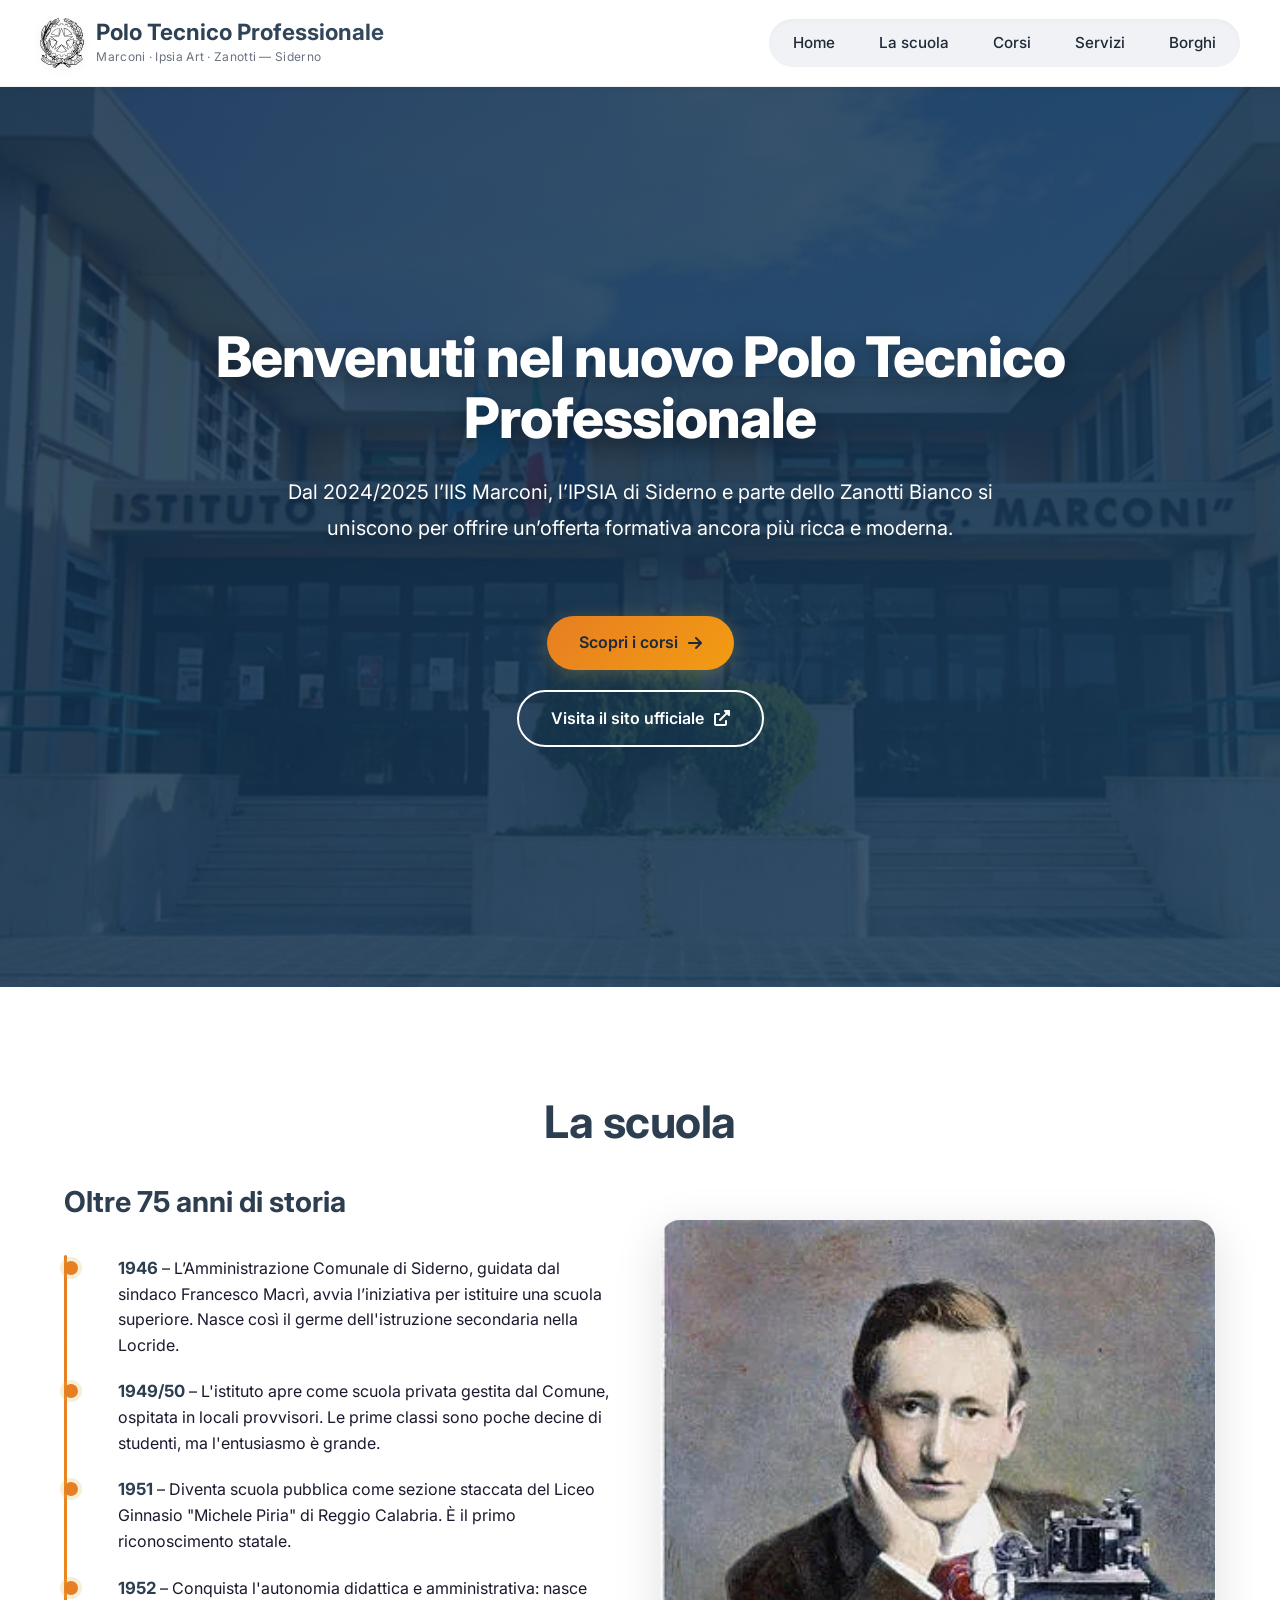
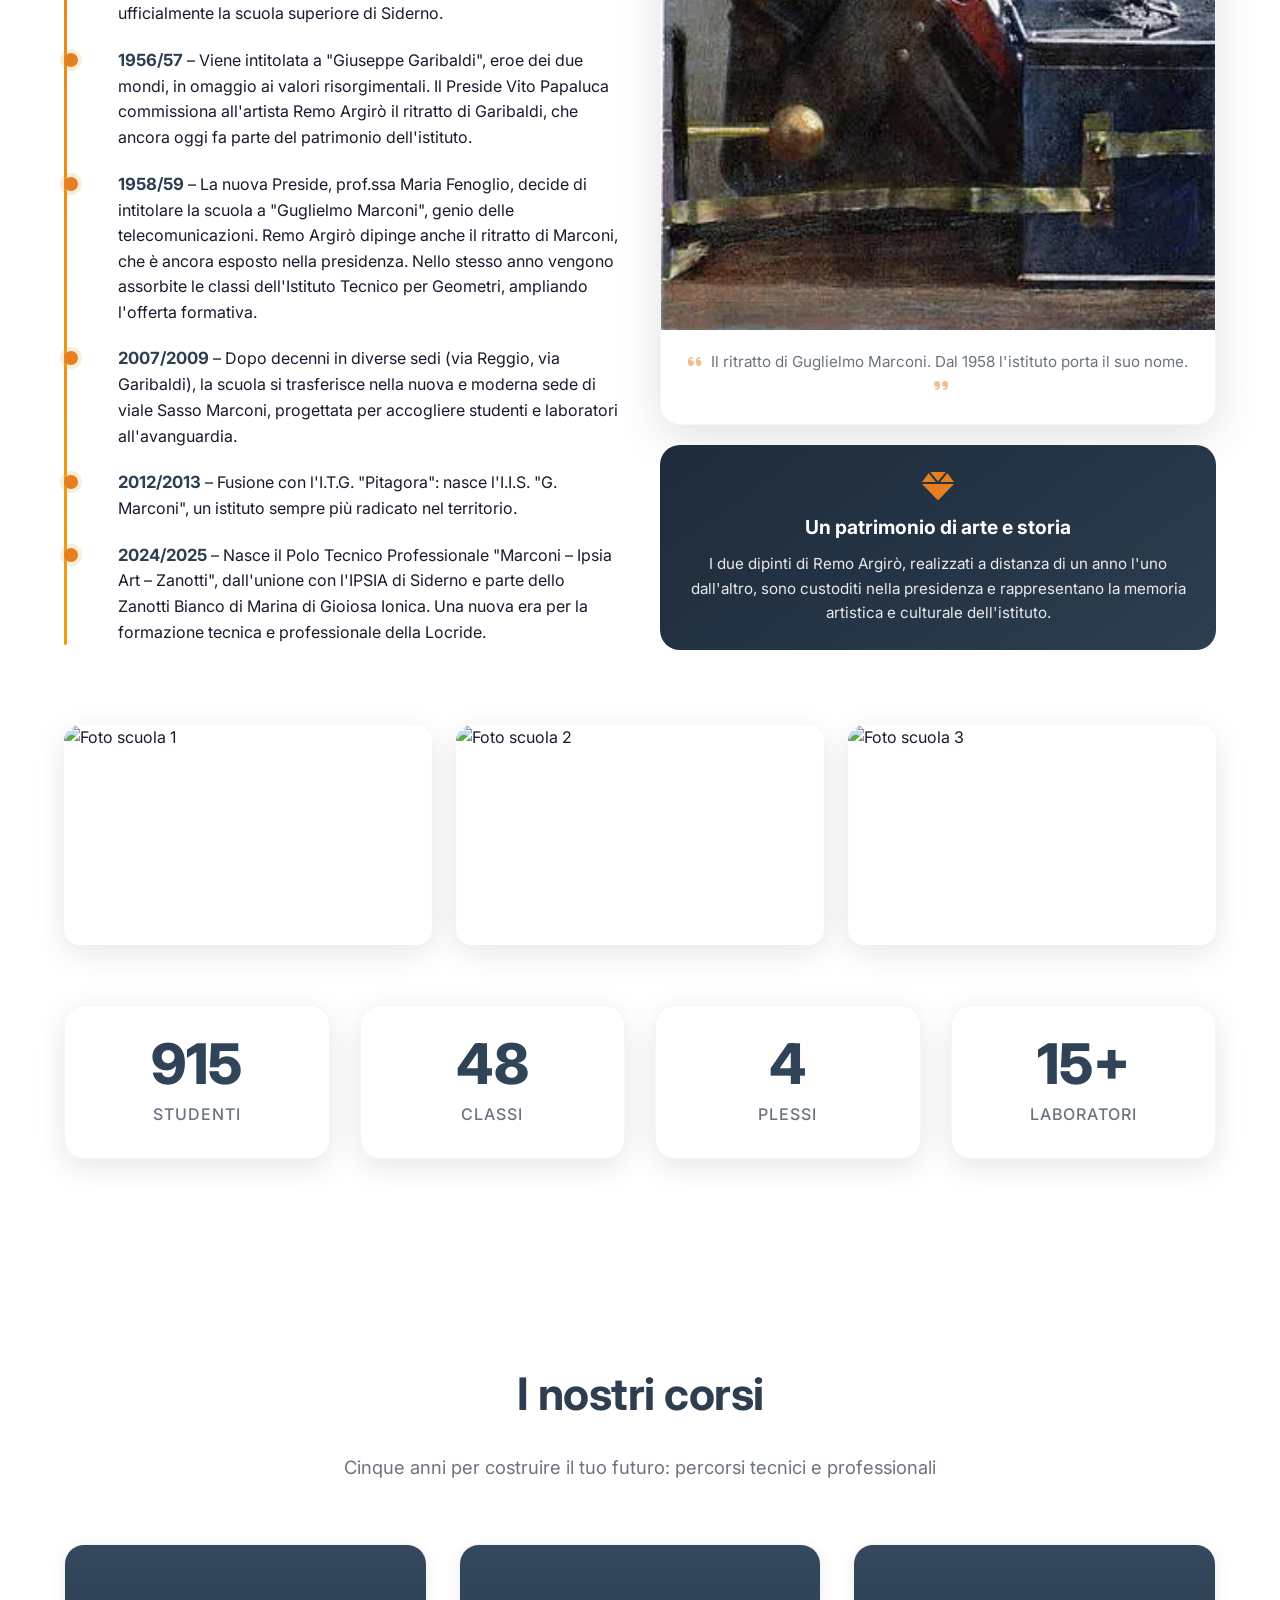
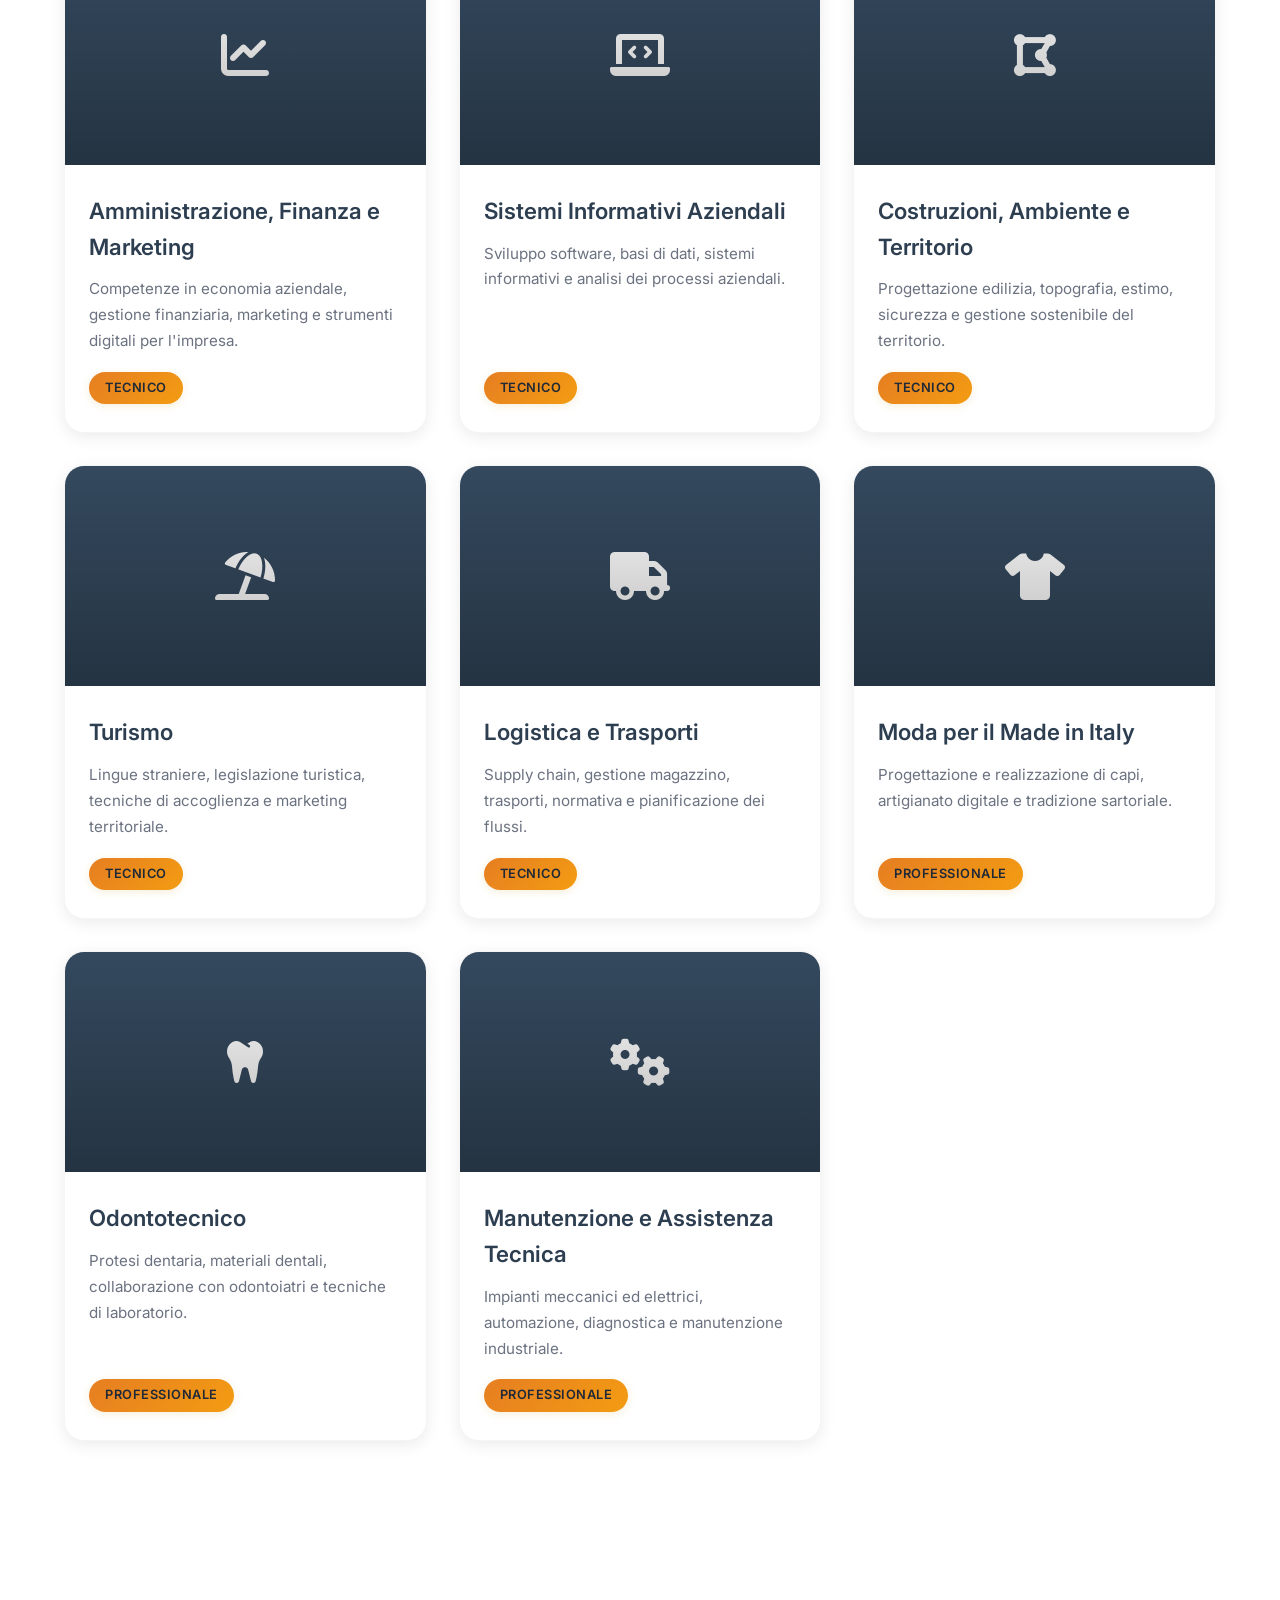
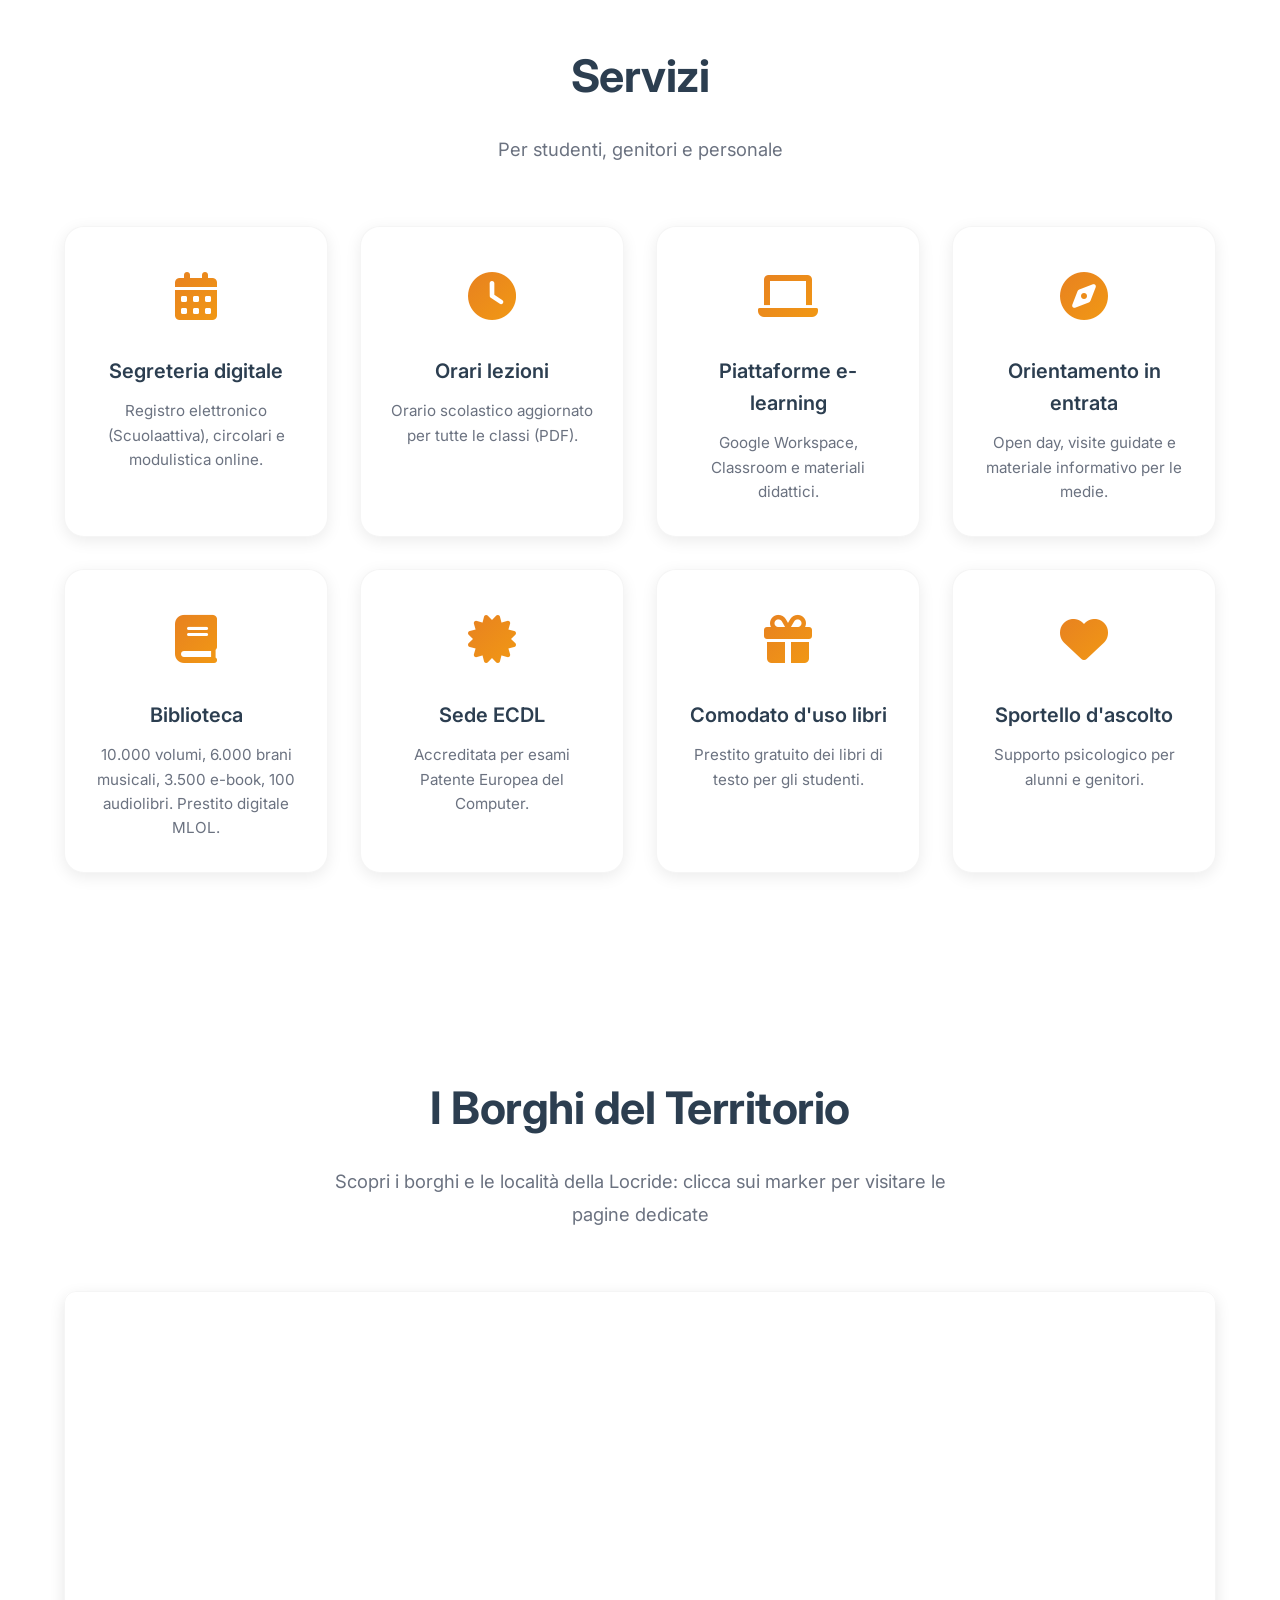
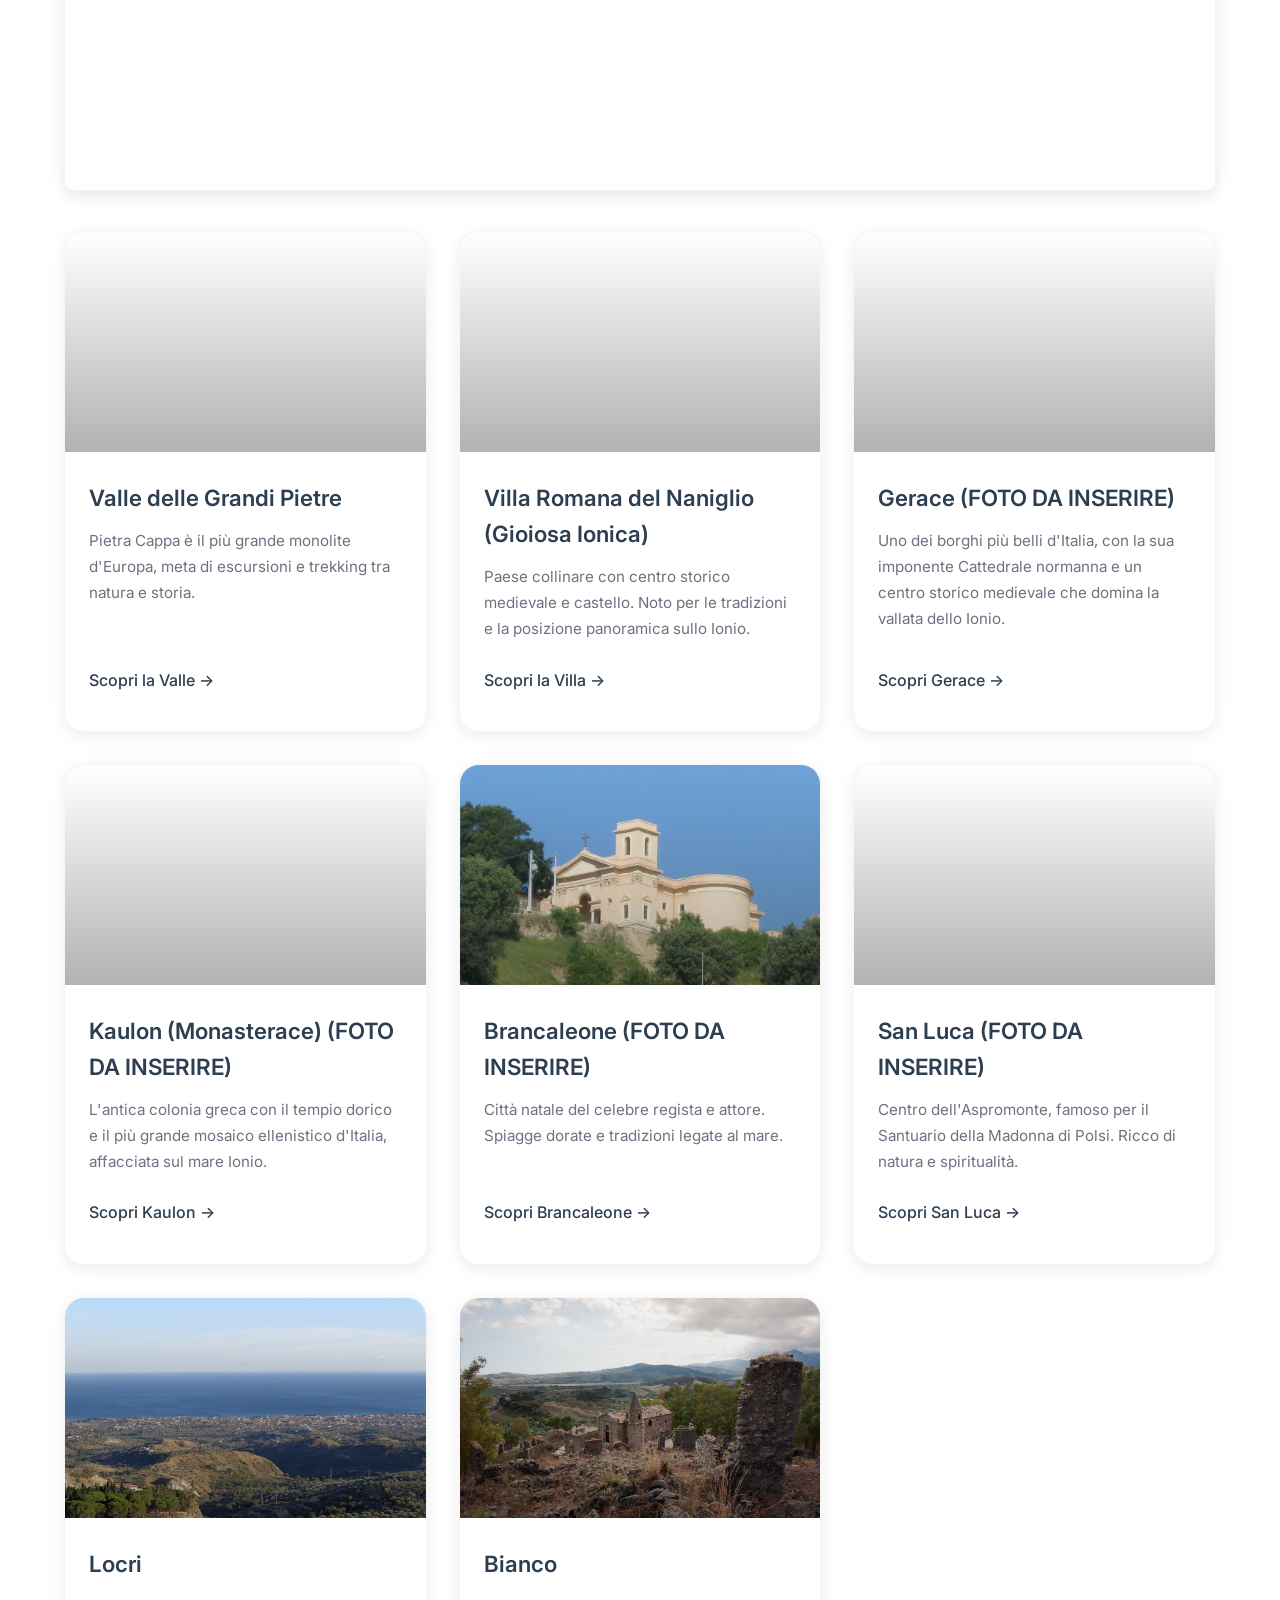
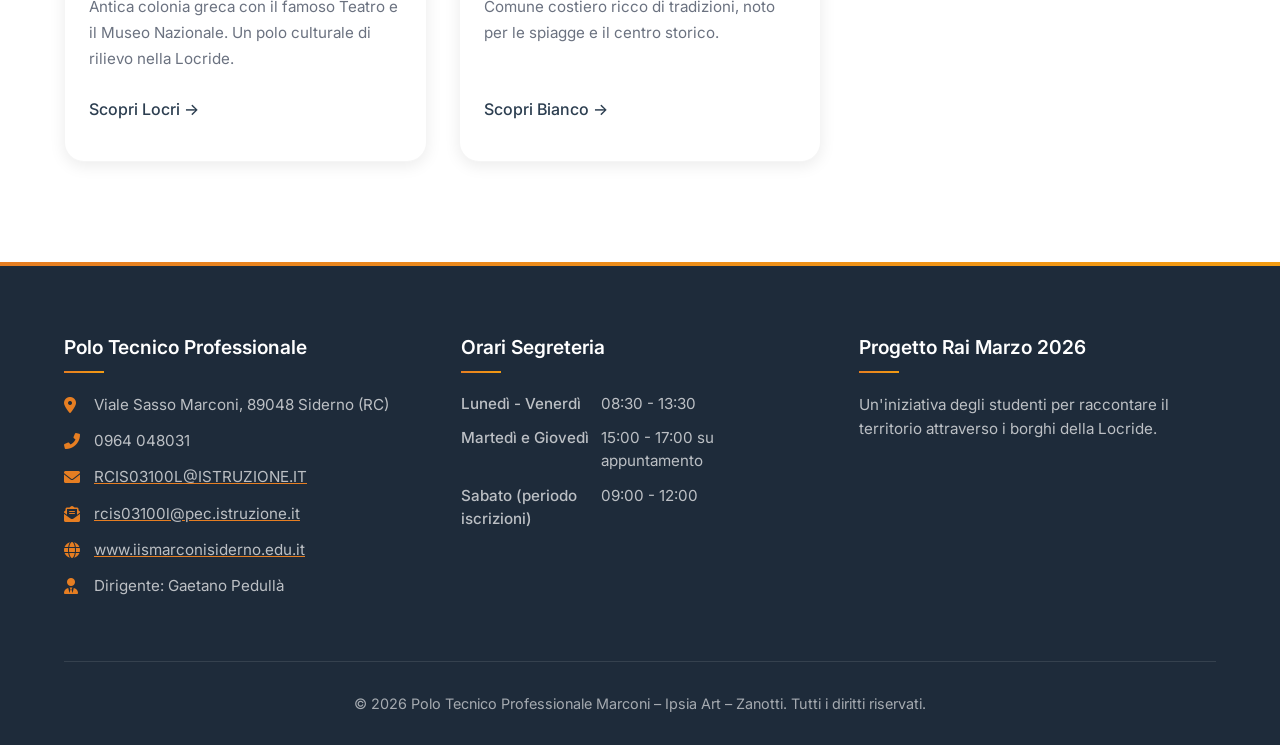
==== commit ec71ecab: "Completati Locri e Bianco. Inserire foto di: Gerace, Kaulon (Monasterace), Brancaleone, (San Luca)" ====
--- a/index.html
+++ b/index.html
@@ -617,7 +617,7 @@
                 "
               ></div>
               <div class="borgo-content">
-                <h3>Gerace</h3>
+                <h3>Gerace (FOTO DA INSERIRE)</h3>
                 <p>
                   Uno dei borghi più belli d'Italia, con la sua imponente
                   Cattedrale normanna e un centro storico medievale che domina
@@ -637,7 +637,7 @@
                 "
               ></div>
               <div class="borgo-content">
-                <h3>Kaulon (Monasterace)</h3>
+                <h3>Kaulon (Monasterace) (FOTO DA INSERIRE)</h3>
                 <p>
                   L'antica colonia greca con il tempio dorico e il più grande
                   mosaico ellenistico d'Italia, affacciata sul mare Ionio.
@@ -656,7 +656,7 @@
                 "
               ></div>
               <div class="borgo-content">
-                <h3>Brancaleone</h3>
+                <h3>Brancaleone (FOTO DA INSERIRE)</h3>
                 <p>
                   Città natale del celebre regista e attore. Spiagge dorate e
                   tradizioni legate al mare.
@@ -666,6 +666,25 @@
                 >
               </div>
             </div>
+            <!-- San Luca -->
+            <div class="borgo-card">
+              <div
+                class="borgo-image"
+                style="
+                  background-image: url(&quot;images/sanluca/sanluca.jpg&quot;);
+                "
+              ></div>
+              <div class="borgo-content">
+                <h3>San Luca (FOTO DA INSERIRE)</h3>
+                <p>
+                  Centro dell'Aspromonte, famoso per il Santuario della Madonna
+                  di Polsi. Ricco di natura e spiritualità.
+                </p>
+                <a href="borghi/sanluca.html" class="btn-borgo"
+                  >Scopri San Luca →</a
+                >
+              </div>
+            </div>
             <!-- Locri -->
             <div class="borgo-card">
               <div
@@ -681,6 +700,24 @@
                   Nazionale. Un polo culturale di rilievo nella Locride.
                 </p>
                 <a href="borghi/locri.html" class="btn-borgo">Scopri Locri →</a>
+              </div>
+            </div>
+            <!-- Bianco -->
+            <div class="borgo-card">
+              <div
+                class="borgo-image"
+                style="
+                  background-image: url(&quot;images/bianco/bianco-chiesavecchia.jpeg&quot;);
+                "
+              ></div>
+              <div class="borgo-content">
+                <h3>Bianco</h3>
+                <p>
+                  Comune costiero ricco di tradizioni, noto per le spiagge e il centro storico.
+                </p>
+                <a href="borghi/bianco.html" class="btn-borgo"
+                  >Scopri Bianco →</a
+                >
               </div>
             </div>
 
@@ -694,20 +731,7 @@
               <a href="borghi/siderno.html" class="btn-borgo">Scopri Siderno →</a>
             </div>
           </div> -->
-            <!-- Bianco -->
-            <!-- <div class="borgo-card">
-            <div class="borgo-image" style="
-                  background-image: url('images/bianco/bianco.jpg');
-                "></div>
-            <div class="borgo-content">
-              <h3>Bianco</h3>
-              <p>
-                Comune costiero noto per le spiagge e il centro storico. Ricco
-                di tradizioni e legato alla figura del pittore e scultore.
-              </p>
-              <a href="borghi/bianco.html" class="btn-borgo">Scopri Bianco →</a>
-            </div>
-          </div> -->
+
             <!-- Stilo -->
             <!-- <div class="borgo-card">
                         <div class="borgo-image" style="background-image: url('https://picsum.photos/400/200?random=34');"></div>
@@ -784,15 +808,6 @@
                             <h3>Samo</h3>
                             <p>Piccolo comune collinare, immerso nella natura, con tradizioni agricole e punti panoramici.</p>
                             <a href="borghi/samo.html" class="btn-borgo">Scopri Samo →</a>
-                        </div>
-                    </div> -->
-            <!-- San Luca -->
-            <!-- <div class="borgo-card">
-                        <div class="borgo-image" style="background-image: url('https://picsum.photos/400/200?random=42');"></div>
-                        <div class="borgo-content">
-                            <h3>San Luca</h3>
-                            <p>Centro dell'Aspromonte, famoso per il Santuario della Madonna di Polsi. Ricco di natura e spiritualità.</p>
-                            <a href="borghi/sanluca.html" class="btn-borgo">Scopri San Luca →</a>
                         </div>
                     </div> -->
           </div>
@@ -1024,19 +1039,27 @@
           link: "borghi/brancaleone.html",
         },
         {
+          nome: "San Luca",
+          lat: 38.14672,
+          lng: 16.06625,
+          link: "borghi/sanluca.html",
+        },
+        {
           nome: "Locri",
           lat: 38.23371,
           lng: 16.26374,
           link: "borghi/locri.html",
         },
-
+        {
+          nome: "Bianco",
+          lat: 38.0917,
+          lng: 16.1501,
+          link: "borghi/bianco.html",
+        },
+
+        
         //{ nome: "Siderno", lat: 38.267, lng: 16.3, link: "borghi/siderno.html" },
-        // {
-        //   nome: "Bianco",
-        //   lat: 38.092,
-        //   lng: 16.153,
-        //   link: "borghi/bianco.html",
-        // },
+
         // { nome: "Stilo", lat: 38.476, lng: 16.468, link: "borghi/stilo.html" },
 
         // {
